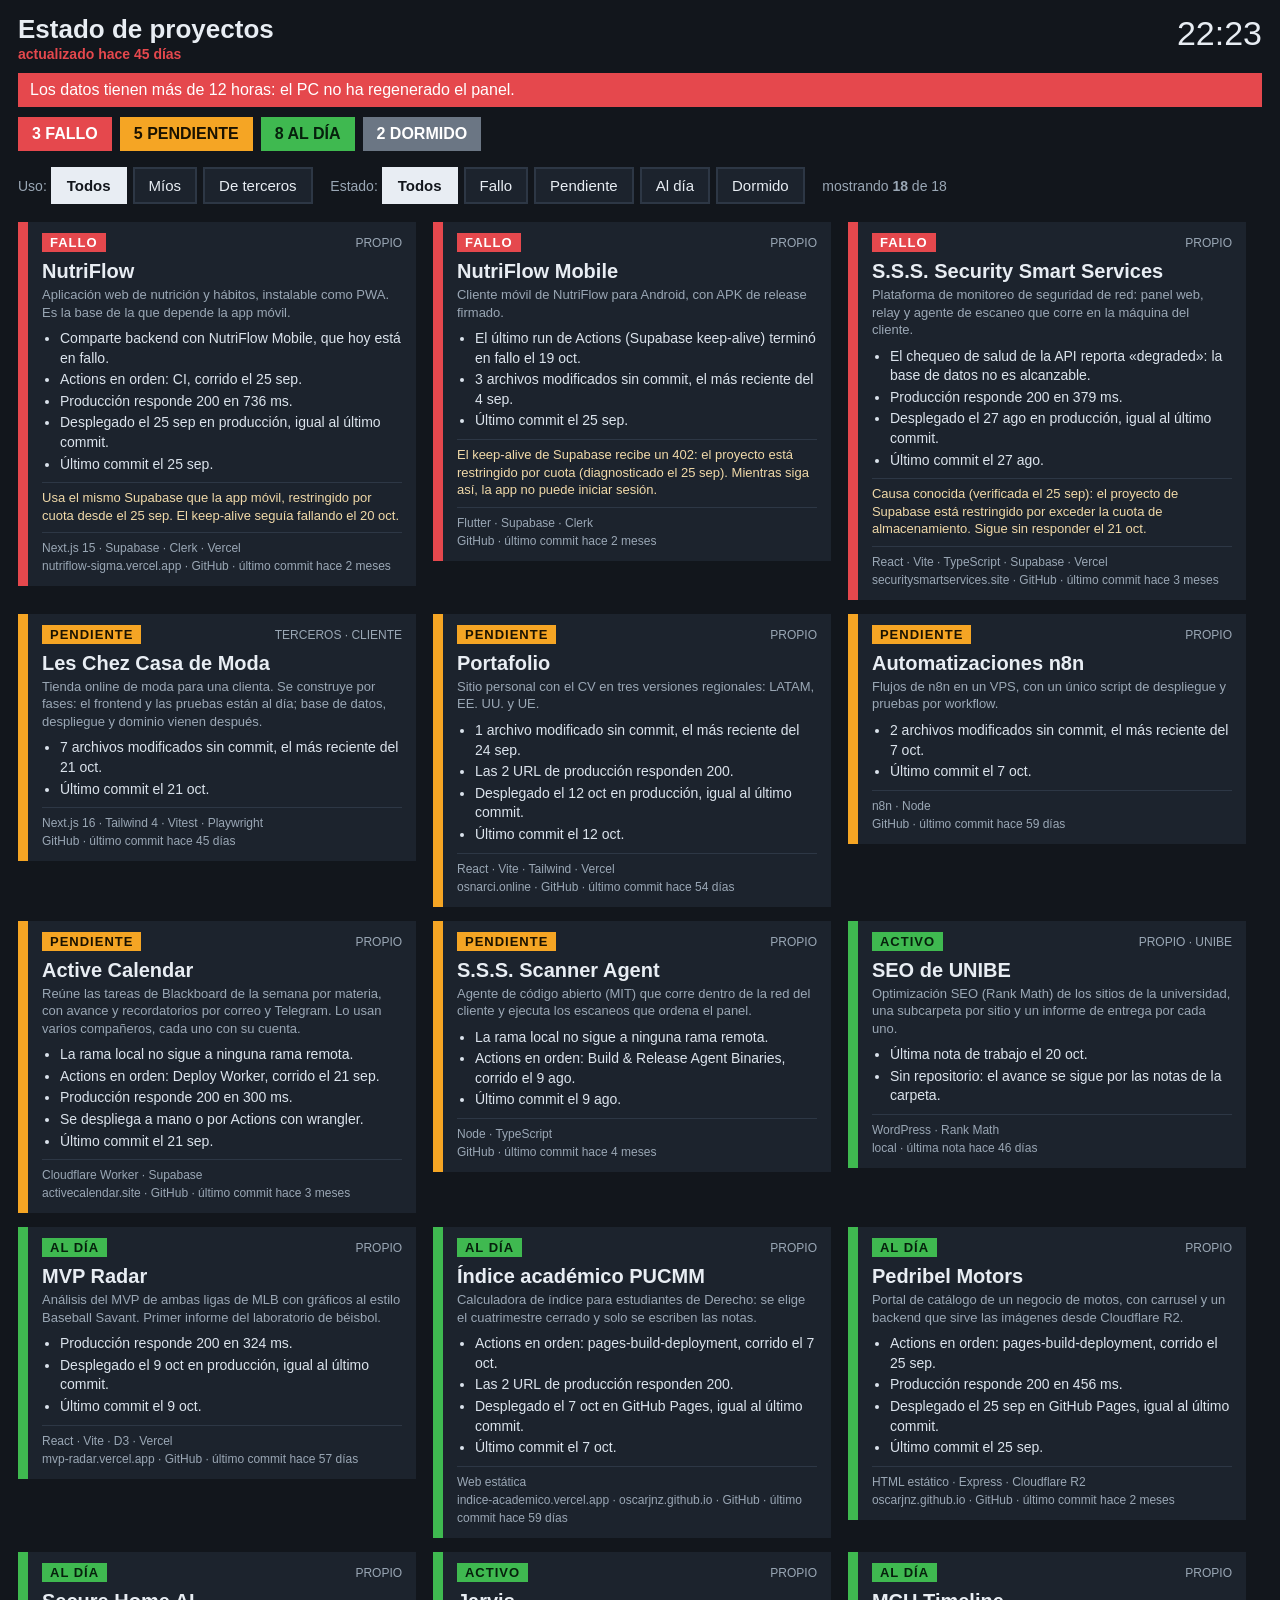
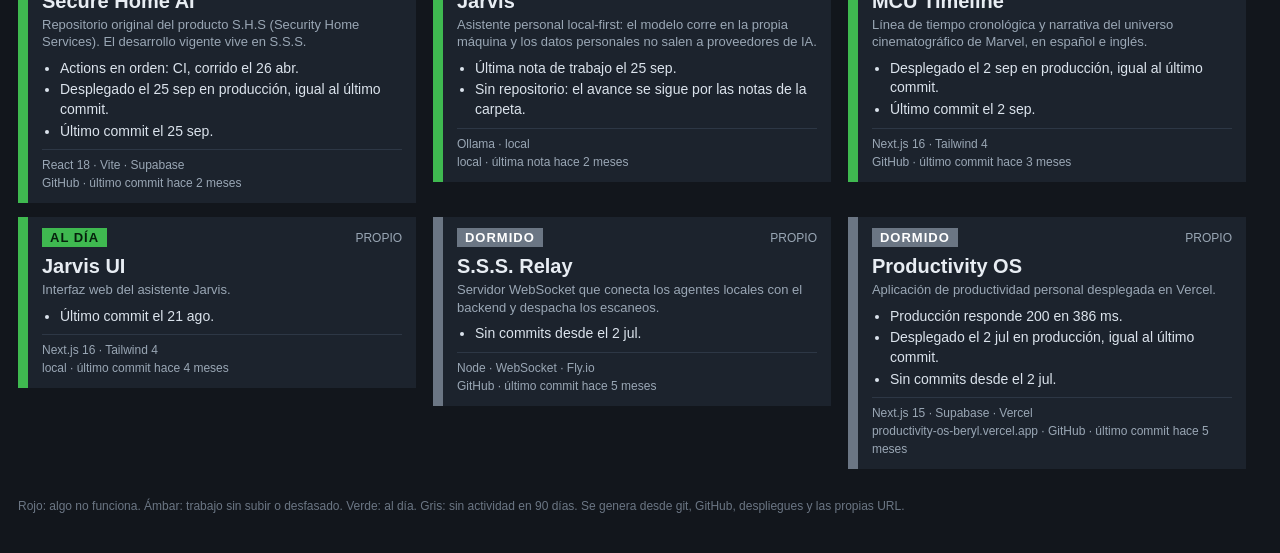
==== index.html @ 06c0f5f4 "Actualización 2026-10-21 11:10" ====
<!DOCTYPE html>
<html lang="es"><head><meta charset="utf-8"><meta http-equiv="X-UA-Compatible" content="IE=edge"><meta http-equiv="refresh" content="300">
<meta name="robots" content="noindex,nofollow"><meta name="viewport" content="width=device-width, initial-scale=1">
<title>Estado de proyectos</title><style>
html,body{margin:0;padding:0;background:#12161c;color:#e8edf3;font-family:"Segoe UI",Arial,sans-serif;}
.wrap{padding:14px 18px 40px 18px;}
h1{font-size:26px;margin:0;font-weight:600;}
.head{overflow:hidden;margin-bottom:10px;}
.head .l{float:left;}.head .r{float:right;text-align:right;}
#clock{font-size:34px;font-weight:300;}
#age{font-size:14px;color:#9aa7b5;}#age.stale{color:#e5484d;font-weight:bold;}
#stalewarn{display:none;background:#e5484d;color:#fff;padding:8px 12px;margin-bottom:10px;font-size:16px;}
.sum{margin-bottom:10px;}
.sum span{display:inline-block;margin-right:8px;margin-bottom:6px;padding:8px 14px;font-size:16px;font-weight:bold;}
.s-rojo{background:#e5484d;color:#fff;}.s-ambar{background:#f5a524;color:#1a1200;}.s-verde{background:#3fb950;color:#06200c;}.s-gris{background:#6b7684;color:#fff;}
.bar{margin-bottom:12px;font-size:14px;color:#9aa7b5;}
.btn{display:inline-block;margin:0 6px 6px 0;padding:8px 14px;background:#1c232d;color:#e8edf3;border:2px solid #2d3745;text-decoration:none;font-size:15px;}
.btn.on{background:#e8edf3;color:#12161c;border-color:#e8edf3;font-weight:bold;}
.card{display:inline-block;vertical-align:top;width:32%;min-width:290px;margin:0 1% 14px 0;padding:11px 14px 11px 14px;background:#1c232d;border-left:10px solid #6b7684;box-sizing:border-box;}
.e-rojo{border-left-color:#e5484d;}.e-ambar{border-left-color:#f5a524;}.e-verde{border-left-color:#3fb950;}.e-gris{border-left-color:#6b7684;}
.chip{display:inline-block;padding:2px 8px;font-size:13px;font-weight:bold;letter-spacing:1px;}
.e-rojo .chip{background:#e5484d;color:#fff;}.e-ambar .chip{background:#f5a524;color:#1a1200;}.e-verde .chip{background:#3fb950;color:#06200c;}.e-gris .chip{background:#6b7684;color:#fff;}
.usotag{float:right;font-size:12px;color:#9aa7b5;text-transform:uppercase;padding-top:3px;}
.name{font-size:20px;font-weight:600;margin:8px 0 3px 0;word-wrap:break-word;}
.desc{font-size:13px;color:#9aa7b5;margin-bottom:8px;line-height:1.35;}
ul.facts{margin:0 0 8px 0;padding-left:18px;font-size:14px;color:#dbe3ec;line-height:1.4;}
ul.facts li{margin-bottom:2px;}
.nota{font-size:13px;color:#f0d9a8;border-top:1px solid #2d3745;padding-top:6px;margin-bottom:8px;line-height:1.35;}
.meta{font-size:12px;color:#9aa7b5;border-top:1px solid #2d3745;padding-top:6px;line-height:1.5;}
.foot{margin-top:16px;font-size:12px;color:#6b7684;}
</style></head><body><div class="wrap">
<div class="head"><div class="l"><h1>Estado de proyectos</h1><div id="gen" data-ts="1792595396026"><span id="age">generado el 21 oct a las 11:09</span></div></div><div class="r"><div id="clock"></div></div></div>
<div id="stalewarn">Los datos tienen más de 12 horas: el PC no ha regenerado el panel.</div>
<div class="sum"><span class="s-rojo">3 FALLO</span><span class="s-ambar">5 PENDIENTE</span><span class="s-verde">8 AL DÍA</span><span class="s-gris">2 DORMIDO</span></div>
<div class="bar">Uso: <a class="btn on" data-g="uso" data-v="todos" href="#uso=todos">Todos</a><a class="btn" data-g="uso" data-v="propio" href="#uso=propio">Míos</a><a class="btn" data-g="uso" data-v="terceros" href="#uso=terceros">De terceros</a>
 &nbsp; Estado: <a class="btn on" data-g="est" data-v="todos" href="#est=todos">Todos</a><a class="btn" data-g="est" data-v="rojo" href="#est=rojo">Fallo</a><a class="btn" data-g="est" data-v="ambar" href="#est=ambar">Pendiente</a><a class="btn" data-g="est" data-v="verde" href="#est=verde">Al día</a><a class="btn" data-g="est" data-v="gris" href="#est=gris">Dormido</a>
 &nbsp; mostrando <b id="shown">18</b> de 18</div>
<div id="cards">
<div class="card e-rojo" data-uso="propio" data-est="rojo"><span class="chip">FALLO</span><span class="usotag">propio</span><div class="name">NutriFlow</div><div class="desc">Aplicación web de nutrición y hábitos, instalable como PWA. Es la base de la que depende la app móvil.</div><ul class="facts"><li>Comparte backend con NutriFlow Mobile, que hoy está en fallo.</li><li>Actions en orden: CI, corrido el 25 sep.</li><li>Producción responde 200 en 736 ms.</li><li>Desplegado el 25 sep en producción, igual al último commit.</li><li>Último commit el 25 sep.</li></ul><div class="nota">Usa el mismo Supabase que la app móvil, restringido por cuota desde el 25 sep. El keep-alive seguía fallando el 20 oct.</div><div class="meta">Next.js 15 · Supabase · Clerk · Vercel<br>nutriflow-sigma.vercel.app · GitHub · último commit <span class="rel" data-ts="1790312870000"></span></div></div>
<div class="card e-rojo" data-uso="propio" data-est="rojo"><span class="chip">FALLO</span><span class="usotag">propio</span><div class="name">NutriFlow Mobile</div><div class="desc">Cliente móvil de NutriFlow para Android, con APK de release firmado.</div><ul class="facts"><li>El último run de Actions (Supabase keep-alive) terminó en fallo el 19 oct.</li><li>3 archivos modificados sin commit, el más reciente del 4 sep.</li><li>Último commit el 25 sep.</li></ul><div class="nota">El keep-alive de Supabase recibe un 402: el proyecto está restringido por cuota (diagnosticado el 25 sep). Mientras siga así, la app no puede iniciar sesión.</div><div class="meta">Flutter · Supabase · Clerk<br>GitHub · último commit <span class="rel" data-ts="1790312870000"></span></div></div>
<div class="card e-rojo" data-uso="propio" data-est="rojo"><span class="chip">FALLO</span><span class="usotag">propio</span><div class="name">S.S.S. Security Smart Services</div><div class="desc">Plataforma de monitoreo de seguridad de red: panel web, relay y agente de escaneo que corre en la máquina del cliente.</div><ul class="facts"><li>El chequeo de salud de la API reporta «degraded»: la base de datos no es alcanzable.</li><li>Producción responde 200 en 379 ms.</li><li>Desplegado el 27 ago en producción, igual al último commit.</li><li>Último commit el 27 ago.</li></ul><div class="nota">Causa conocida (verificada el 25 sep): el proyecto de Supabase está restringido por exceder la cuota de almacenamiento. Sigue sin responder el 21 oct.</div><div class="meta">React · Vite · TypeScript · Supabase · Vercel<br>securitysmartservices.site · GitHub · último commit <span class="rel" data-ts="1787851147000"></span></div></div>
<div class="card e-ambar" data-uso="terceros" data-est="ambar"><span class="chip">PENDIENTE</span><span class="usotag">terceros · cliente</span><div class="name">Les Chez Casa de Moda</div><div class="desc">Tienda online de moda para una clienta. Se construye por fases: el frontend y las pruebas están al día; base de datos, despliegue y dominio vienen después.</div><ul class="facts"><li>7 archivos modificados sin commit, el más reciente del 21 oct.</li><li>Último commit el 21 oct.</li></ul><div class="meta">Next.js 16 · Tailwind 4 · Vitest · Playwright<br>GitHub · último commit <span class="rel" data-ts="1792594529000"></span></div></div>
<div class="card e-ambar" data-uso="propio" data-est="ambar"><span class="chip">PENDIENTE</span><span class="usotag">propio</span><div class="name">Portafolio</div><div class="desc">Sitio personal con el CV en tres versiones regionales: LATAM, EE. UU. y UE.</div><ul class="facts"><li>1 archivo modificado sin commit, el más reciente del 24 sep.</li><li>Las 2 URL de producción responden 200.</li><li>Desplegado el 12 oct en producción, igual al último commit.</li><li>Último commit el 12 oct.</li></ul><div class="meta">React · Vite · Tailwind · Vercel<br>osnarci.online · GitHub · último commit <span class="rel" data-ts="1791819217000"></span></div></div>
<div class="card e-ambar" data-uso="propio" data-est="ambar"><span class="chip">PENDIENTE</span><span class="usotag">propio</span><div class="name">Automatizaciones n8n</div><div class="desc">Flujos de n8n en un VPS, con un único script de despliegue y pruebas por workflow.</div><ul class="facts"><li>2 archivos modificados sin commit, el más reciente del 7 oct.</li><li>Último commit el 7 oct.</li></ul><div class="meta">n8n · Node<br>GitHub · último commit <span class="rel" data-ts="1791376426000"></span></div></div>
<div class="card e-ambar" data-uso="propio" data-est="ambar"><span class="chip">PENDIENTE</span><span class="usotag">propio</span><div class="name">Active Calendar</div><div class="desc">Reúne las tareas de Blackboard de la semana por materia, con avance y recordatorios por correo y Telegram. Lo usan varios compañeros, cada uno con su cuenta.</div><ul class="facts"><li>La rama local no sigue a ninguna rama remota.</li><li>Actions en orden: Deploy Worker, corrido el 21 sep.</li><li>Producción responde 200 en 300 ms.</li><li>Se despliega a mano o por Actions con wrangler.</li><li>Último commit el 21 sep.</li></ul><div class="meta">Cloudflare Worker · Supabase<br>activecalendar.site · GitHub · último commit <span class="rel" data-ts="1790004262000"></span></div></div>
<div class="card e-ambar" data-uso="propio" data-est="ambar"><span class="chip">PENDIENTE</span><span class="usotag">propio</span><div class="name">S.S.S. Scanner Agent</div><div class="desc">Agente de código abierto (MIT) que corre dentro de la red del cliente y ejecuta los escaneos que ordena el panel.</div><ul class="facts"><li>La rama local no sigue a ninguna rama remota.</li><li>Actions en orden: Build &amp; Release Agent Binaries, corrido el 9 ago.</li><li>Último commit el 9 ago.</li></ul><div class="meta">Node · TypeScript<br>GitHub · último commit <span class="rel" data-ts="1786250845000"></span></div></div>
<div class="card e-verde" data-uso="propio" data-est="verde"><span class="chip">ACTIVO</span><span class="usotag">propio · UNIBE</span><div class="name">SEO de UNIBE</div><div class="desc">Optimización SEO (Rank Math) de los sitios de la universidad, una subcarpeta por sitio y un informe de entrega por cada uno.</div><ul class="facts"><li>Última nota de trabajo el 20 oct.</li><li>Sin repositorio: el avance se sigue por las notas de la carpeta.</li></ul><div class="meta">WordPress · Rank Math<br>local · última nota <span class="rel" data-ts="1792528906348"></span></div></div>
<div class="card e-verde" data-uso="propio" data-est="verde"><span class="chip">AL DÍA</span><span class="usotag">propio</span><div class="name">MVP Radar</div><div class="desc">Análisis del MVP de ambas ligas de MLB con gráficos al estilo Baseball Savant. Primer informe del laboratorio de béisbol.</div><ul class="facts"><li>Producción responde 200 en 324 ms.</li><li>Desplegado el 9 oct en producción, igual al último commit.</li><li>Último commit el 9 oct.</li></ul><div class="meta">React · Vite · D3 · Vercel<br>mvp-radar.vercel.app · GitHub · último commit <span class="rel" data-ts="1791557232000"></span></div></div>
<div class="card e-verde" data-uso="propio" data-est="verde"><span class="chip">AL DÍA</span><span class="usotag">propio</span><div class="name">Índice académico PUCMM</div><div class="desc">Calculadora de índice para estudiantes de Derecho: se elige el cuatrimestre cerrado y solo se escriben las notas.</div><ul class="facts"><li>Actions en orden: pages-build-deployment, corrido el 7 oct.</li><li>Las 2 URL de producción responden 200.</li><li>Desplegado el 7 oct en GitHub Pages, igual al último commit.</li><li>Último commit el 7 oct.</li></ul><div class="meta">Web estática<br>indice-academico.vercel.app · oscarjnz.github.io · GitHub · último commit <span class="rel" data-ts="1791425111000"></span></div></div>
<div class="card e-verde" data-uso="propio" data-est="verde"><span class="chip">AL DÍA</span><span class="usotag">propio</span><div class="name">Pedribel Motors</div><div class="desc">Portal de catálogo de un negocio de motos, con carrusel y un backend que sirve las imágenes desde Cloudflare R2.</div><ul class="facts"><li>Actions en orden: pages-build-deployment, corrido el 25 sep.</li><li>Producción responde 200 en 456 ms.</li><li>Desplegado el 25 sep en GitHub Pages, igual al último commit.</li><li>Último commit el 25 sep.</li></ul><div class="meta">HTML estático · Express · Cloudflare R2<br>oscarjnz.github.io · GitHub · último commit <span class="rel" data-ts="1790312871000"></span></div></div>
<div class="card e-verde" data-uso="propio" data-est="verde"><span class="chip">AL DÍA</span><span class="usotag">propio</span><div class="name">Secure Home AI</div><div class="desc">Repositorio original del producto S.H.S (Security Home Services). El desarrollo vigente vive en S.S.S.</div><ul class="facts"><li>Actions en orden: CI, corrido el 26 abr.</li><li>Desplegado el 25 sep en producción, igual al último commit.</li><li>Último commit el 25 sep.</li></ul><div class="meta">React 18 · Vite · Supabase<br>GitHub · último commit <span class="rel" data-ts="1790312871000"></span></div></div>
<div class="card e-verde" data-uso="propio" data-est="verde"><span class="chip">ACTIVO</span><span class="usotag">propio</span><div class="name">Jarvis</div><div class="desc">Asistente personal local-first: el modelo corre en la propia máquina y los datos personales no salen a proveedores de IA.</div><ul class="facts"><li>Última nota de trabajo el 25 sep.</li><li>Sin repositorio: el avance se sigue por las notas de la carpeta.</li></ul><div class="meta">Ollama · local<br>local · última nota <span class="rel" data-ts="1790312598806"></span></div></div>
<div class="card e-verde" data-uso="propio" data-est="verde"><span class="chip">AL DÍA</span><span class="usotag">propio</span><div class="name">MCU Timeline</div><div class="desc">Línea de tiempo cronológica y narrativa del universo cinematográfico de Marvel, en español e inglés.</div><ul class="facts"><li>Desplegado el 2 sep en producción, igual al último commit.</li><li>Último commit el 2 sep.</li></ul><div class="meta">Next.js 16 · Tailwind 4<br>GitHub · último commit <span class="rel" data-ts="1788403628000"></span></div></div>
<div class="card e-verde" data-uso="propio" data-est="verde"><span class="chip">AL DÍA</span><span class="usotag">propio</span><div class="name">Jarvis UI</div><div class="desc">Interfaz web del asistente Jarvis.</div><ul class="facts"><li>Último commit el 21 ago.</li></ul><div class="meta">Next.js 16 · Tailwind 4<br>local · último commit <span class="rel" data-ts="1787341592000"></span></div></div>
<div class="card e-gris" data-uso="propio" data-est="gris"><span class="chip">DORMIDO</span><span class="usotag">propio</span><div class="name">S.S.S. Relay</div><div class="desc">Servidor WebSocket que conecta los agentes locales con el backend y despacha los escaneos.</div><ul class="facts"><li>Sin commits desde el 2 jul.</li></ul><div class="meta">Node · WebSocket · Fly.io<br>GitHub · último commit <span class="rel" data-ts="1783051073000"></span></div></div>
<div class="card e-gris" data-uso="propio" data-est="gris"><span class="chip">DORMIDO</span><span class="usotag">propio</span><div class="name">Productivity OS</div><div class="desc">Aplicación de productividad personal desplegada en Vercel.</div><ul class="facts"><li>Producción responde 200 en 386 ms.</li><li>Desplegado el 2 jul en producción, igual al último commit.</li><li>Sin commits desde el 2 jul.</li></ul><div class="meta">Next.js 15 · Supabase · Vercel<br>productivity-os-beryl.vercel.app · GitHub · último commit <span class="rel" data-ts="1783050719000"></span></div></div>
</div>
<div class="foot">Rojo: algo no funciona. Ámbar: trabajo sin subir o desfasado. Verde: al día. Gris: sin actividad en 90 días. Se genera desde git, GitHub, despliegues y las propias URL.</div>
</div><script>
(function () {
  var state = { uso: 'todos', est: 'todos' };
  function el(id) { return document.getElementById(id); }
  function parseHash() {
    var h = (location.hash || '').replace('#', '');
    if (!h) return;
    var parts = h.split('&');
    for (var i = 0; i < parts.length; i++) {
      var kv = parts[i].split('=');
      if (kv[0] === 'uso' || kv[0] === 'est') state[kv[0]] = kv[1] || 'todos';
    }
  }
  function apply() {
    var cards = document.getElementsByClassName('card');
    var shown = 0, i;
    for (i = 0; i < cards.length; i++) {
      var c = cards[i];
      var ok = (state.uso === 'todos' || c.getAttribute('data-uso') === state.uso) &&
               (state.est === 'todos' || c.getAttribute('data-est') === state.est);
      c.style.display = ok ? '' : 'none';
      if (ok) shown++;
    }
    var btns = document.getElementsByClassName('btn');
    for (i = 0; i < btns.length; i++) {
      var b = btns[i];
      b.className = 'btn' + (state[b.getAttribute('data-g')] === b.getAttribute('data-v') ? ' on' : '');
    }
    el('shown').innerHTML = shown;
    try { location.replace('#uso=' + state.uso + '&est=' + state.est); } catch (e) {}
  }
  document.onclick = function (e) {
    e = e || window.event;
    var t = e.target || e.srcElement;
    while (t && t.getAttribute && !t.getAttribute('data-g')) t = t.parentNode;
    if (t && t.getAttribute && t.getAttribute('data-g')) {
      state[t.getAttribute('data-g')] = t.getAttribute('data-v');
      apply();
      if (e.preventDefault) e.preventDefault(); else e.returnValue = false;
      return false;
    }
  };
  function two(n) { return n < 10 ? '0' + n : '' + n; }
  function ago(ms) {
    var m = Math.round((new Date().getTime() - ms) / 60000);
    if (m < 2) return 'hace un momento';
    if (m < 60) return 'hace ' + m + ' min';
    var h = Math.round(m / 60);
    if (m < 1440) return 'hace ' + h + (h === 1 ? ' hora' : ' horas');
    var d = Math.round(m / 1440);
    if (d < 60) return 'hace ' + d + (d === 1 ? ' día' : ' días');
    var mo = Math.round(d / 30);
    return 'hace ' + mo + (mo === 1 ? ' mes' : ' meses');
  }
  function tick() {
    var d = new Date();
    el('clock').innerHTML = two(d.getHours()) + ':' + two(d.getMinutes());
    var ts = parseInt(el('gen').getAttribute('data-ts'), 10);
    var m = Math.round((d.getTime() - ts) / 60000);
    el('age').innerHTML = 'actualizado ' + ago(ts);
    el('age').className = m > 720 ? 'stale' : '';
    el('stalewarn').style.display = m > 720 ? 'block' : 'none';
    var rels = document.getElementsByClassName('rel');
    for (var i = 0; i < rels.length; i++) {
      var v = parseInt(rels[i].getAttribute('data-ts'), 10);
      if (v) rels[i].innerHTML = ago(v);
    }
  }
  parseHash(); apply(); tick();
  setInterval(tick, 20000);
})();
</script></body></html>
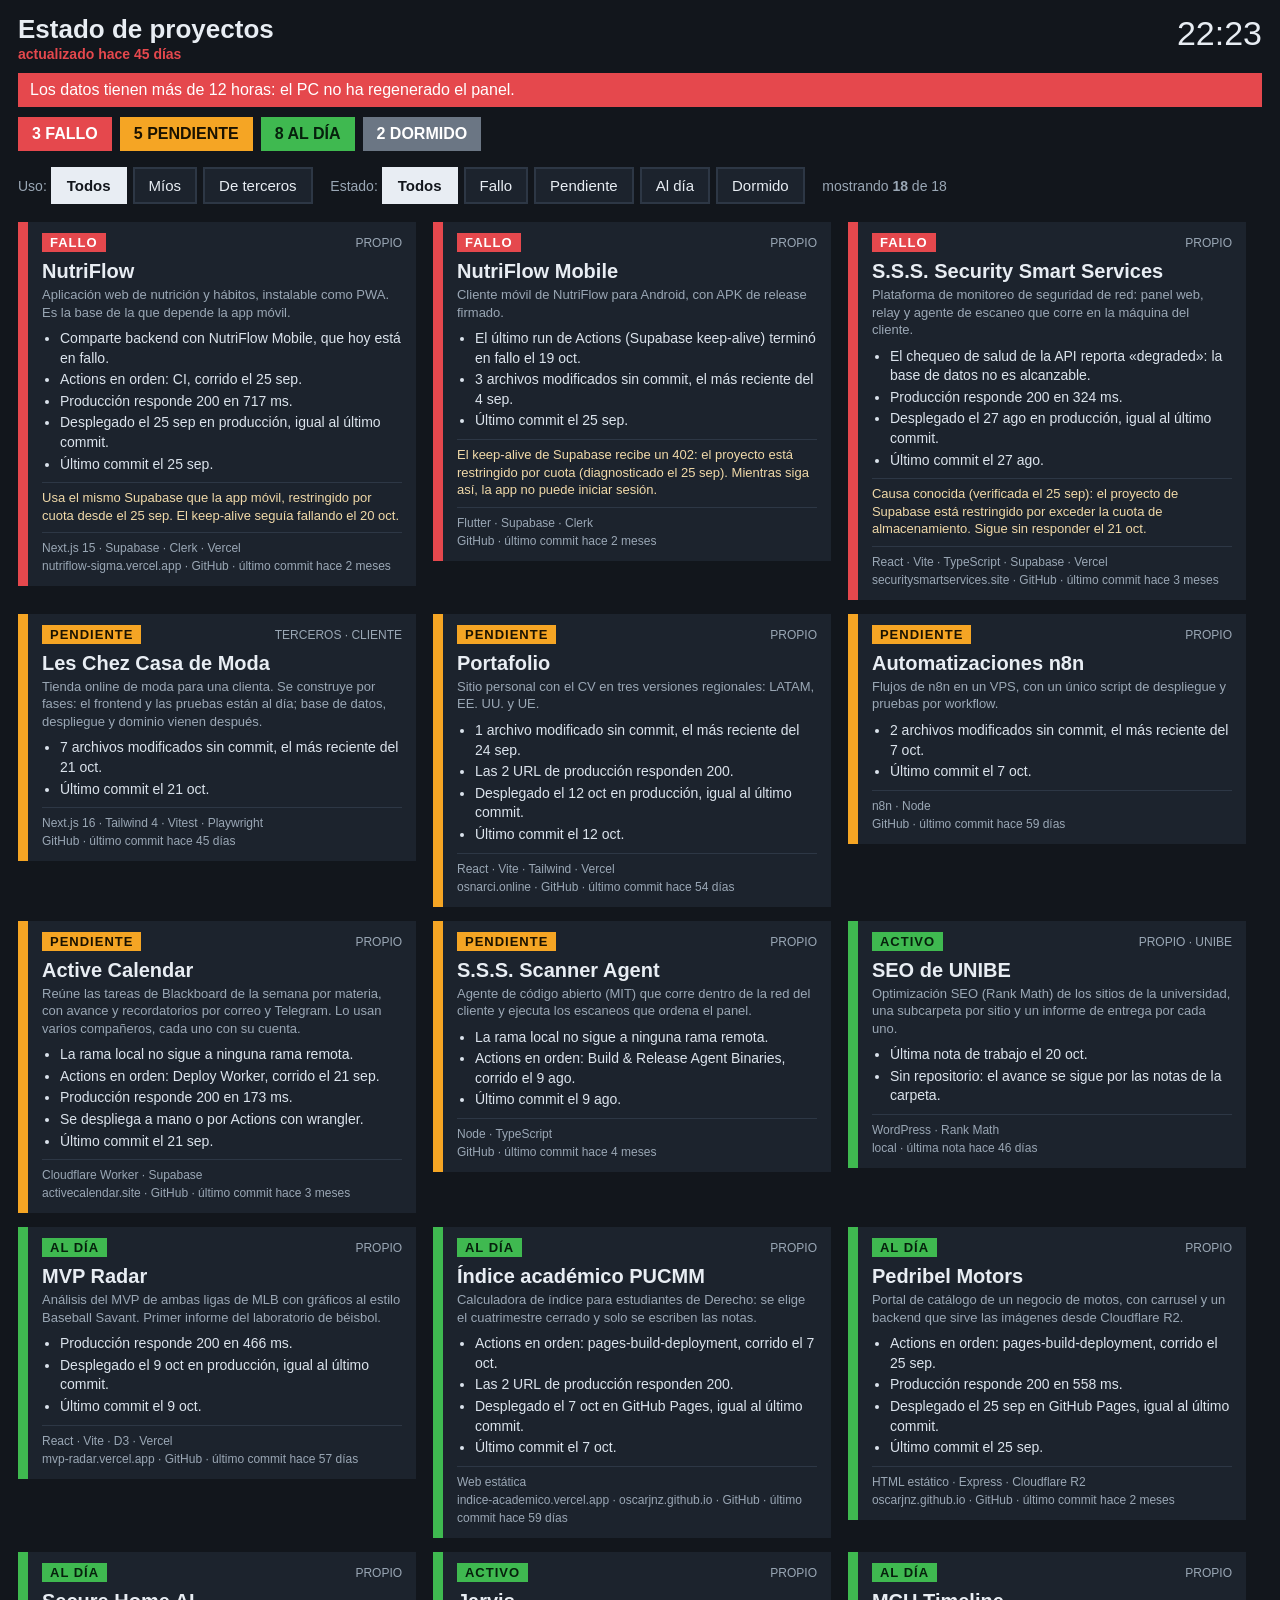
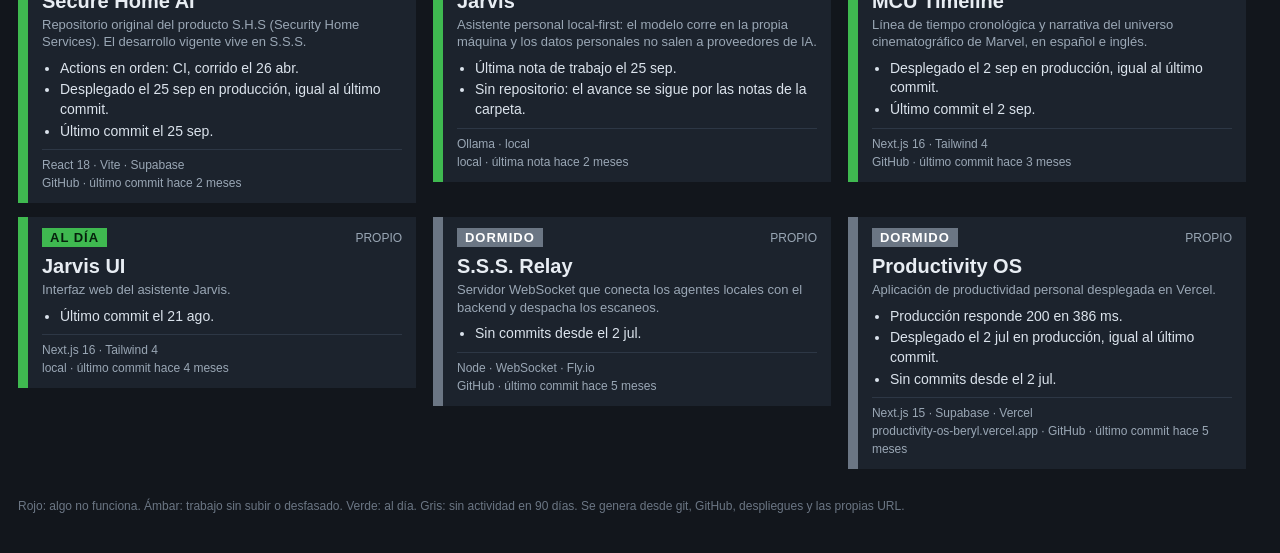
==== commit 2f8cfb9a: "Actualización 2026-10-21 11:11" ====
--- a/index.html
+++ b/index.html
@@ -29,25 +29,25 @@
 .meta{font-size:12px;color:#9aa7b5;border-top:1px solid #2d3745;padding-top:6px;line-height:1.5;}
 .foot{margin-top:16px;font-size:12px;color:#6b7684;}
 </style></head><body><div class="wrap">
-<div class="head"><div class="l"><h1>Estado de proyectos</h1><div id="gen" data-ts="1792595396026"><span id="age">generado el 21 oct a las 11:09</span></div></div><div class="r"><div id="clock"></div></div></div>
+<div class="head"><div class="l"><h1>Estado de proyectos</h1><div id="gen" data-ts="1792595433896"><span id="age">generado el 21 oct a las 11:10</span></div></div><div class="r"><div id="clock"></div></div></div>
 <div id="stalewarn">Los datos tienen más de 12 horas: el PC no ha regenerado el panel.</div>
 <div class="sum"><span class="s-rojo">3 FALLO</span><span class="s-ambar">5 PENDIENTE</span><span class="s-verde">8 AL DÍA</span><span class="s-gris">2 DORMIDO</span></div>
 <div class="bar">Uso: <a class="btn on" data-g="uso" data-v="todos" href="#uso=todos">Todos</a><a class="btn" data-g="uso" data-v="propio" href="#uso=propio">Míos</a><a class="btn" data-g="uso" data-v="terceros" href="#uso=terceros">De terceros</a>
  &nbsp; Estado: <a class="btn on" data-g="est" data-v="todos" href="#est=todos">Todos</a><a class="btn" data-g="est" data-v="rojo" href="#est=rojo">Fallo</a><a class="btn" data-g="est" data-v="ambar" href="#est=ambar">Pendiente</a><a class="btn" data-g="est" data-v="verde" href="#est=verde">Al día</a><a class="btn" data-g="est" data-v="gris" href="#est=gris">Dormido</a>
  &nbsp; mostrando <b id="shown">18</b> de 18</div>
 <div id="cards">
-<div class="card e-rojo" data-uso="propio" data-est="rojo"><span class="chip">FALLO</span><span class="usotag">propio</span><div class="name">NutriFlow</div><div class="desc">Aplicación web de nutrición y hábitos, instalable como PWA. Es la base de la que depende la app móvil.</div><ul class="facts"><li>Comparte backend con NutriFlow Mobile, que hoy está en fallo.</li><li>Actions en orden: CI, corrido el 25 sep.</li><li>Producción responde 200 en 736 ms.</li><li>Desplegado el 25 sep en producción, igual al último commit.</li><li>Último commit el 25 sep.</li></ul><div class="nota">Usa el mismo Supabase que la app móvil, restringido por cuota desde el 25 sep. El keep-alive seguía fallando el 20 oct.</div><div class="meta">Next.js 15 · Supabase · Clerk · Vercel<br>nutriflow-sigma.vercel.app · GitHub · último commit <span class="rel" data-ts="1790312870000"></span></div></div>
+<div class="card e-rojo" data-uso="propio" data-est="rojo"><span class="chip">FALLO</span><span class="usotag">propio</span><div class="name">NutriFlow</div><div class="desc">Aplicación web de nutrición y hábitos, instalable como PWA. Es la base de la que depende la app móvil.</div><ul class="facts"><li>Comparte backend con NutriFlow Mobile, que hoy está en fallo.</li><li>Actions en orden: CI, corrido el 25 sep.</li><li>Producción responde 200 en 717 ms.</li><li>Desplegado el 25 sep en producción, igual al último commit.</li><li>Último commit el 25 sep.</li></ul><div class="nota">Usa el mismo Supabase que la app móvil, restringido por cuota desde el 25 sep. El keep-alive seguía fallando el 20 oct.</div><div class="meta">Next.js 15 · Supabase · Clerk · Vercel<br>nutriflow-sigma.vercel.app · GitHub · último commit <span class="rel" data-ts="1790312870000"></span></div></div>
 <div class="card e-rojo" data-uso="propio" data-est="rojo"><span class="chip">FALLO</span><span class="usotag">propio</span><div class="name">NutriFlow Mobile</div><div class="desc">Cliente móvil de NutriFlow para Android, con APK de release firmado.</div><ul class="facts"><li>El último run de Actions (Supabase keep-alive) terminó en fallo el 19 oct.</li><li>3 archivos modificados sin commit, el más reciente del 4 sep.</li><li>Último commit el 25 sep.</li></ul><div class="nota">El keep-alive de Supabase recibe un 402: el proyecto está restringido por cuota (diagnosticado el 25 sep). Mientras siga así, la app no puede iniciar sesión.</div><div class="meta">Flutter · Supabase · Clerk<br>GitHub · último commit <span class="rel" data-ts="1790312870000"></span></div></div>
-<div class="card e-rojo" data-uso="propio" data-est="rojo"><span class="chip">FALLO</span><span class="usotag">propio</span><div class="name">S.S.S. Security Smart Services</div><div class="desc">Plataforma de monitoreo de seguridad de red: panel web, relay y agente de escaneo que corre en la máquina del cliente.</div><ul class="facts"><li>El chequeo de salud de la API reporta «degraded»: la base de datos no es alcanzable.</li><li>Producción responde 200 en 379 ms.</li><li>Desplegado el 27 ago en producción, igual al último commit.</li><li>Último commit el 27 ago.</li></ul><div class="nota">Causa conocida (verificada el 25 sep): el proyecto de Supabase está restringido por exceder la cuota de almacenamiento. Sigue sin responder el 21 oct.</div><div class="meta">React · Vite · TypeScript · Supabase · Vercel<br>securitysmartservices.site · GitHub · último commit <span class="rel" data-ts="1787851147000"></span></div></div>
+<div class="card e-rojo" data-uso="propio" data-est="rojo"><span class="chip">FALLO</span><span class="usotag">propio</span><div class="name">S.S.S. Security Smart Services</div><div class="desc">Plataforma de monitoreo de seguridad de red: panel web, relay y agente de escaneo que corre en la máquina del cliente.</div><ul class="facts"><li>El chequeo de salud de la API reporta «degraded»: la base de datos no es alcanzable.</li><li>Producción responde 200 en 324 ms.</li><li>Desplegado el 27 ago en producción, igual al último commit.</li><li>Último commit el 27 ago.</li></ul><div class="nota">Causa conocida (verificada el 25 sep): el proyecto de Supabase está restringido por exceder la cuota de almacenamiento. Sigue sin responder el 21 oct.</div><div class="meta">React · Vite · TypeScript · Supabase · Vercel<br>securitysmartservices.site · GitHub · último commit <span class="rel" data-ts="1787851147000"></span></div></div>
 <div class="card e-ambar" data-uso="terceros" data-est="ambar"><span class="chip">PENDIENTE</span><span class="usotag">terceros · cliente</span><div class="name">Les Chez Casa de Moda</div><div class="desc">Tienda online de moda para una clienta. Se construye por fases: el frontend y las pruebas están al día; base de datos, despliegue y dominio vienen después.</div><ul class="facts"><li>7 archivos modificados sin commit, el más reciente del 21 oct.</li><li>Último commit el 21 oct.</li></ul><div class="meta">Next.js 16 · Tailwind 4 · Vitest · Playwright<br>GitHub · último commit <span class="rel" data-ts="1792594529000"></span></div></div>
 <div class="card e-ambar" data-uso="propio" data-est="ambar"><span class="chip">PENDIENTE</span><span class="usotag">propio</span><div class="name">Portafolio</div><div class="desc">Sitio personal con el CV en tres versiones regionales: LATAM, EE. UU. y UE.</div><ul class="facts"><li>1 archivo modificado sin commit, el más reciente del 24 sep.</li><li>Las 2 URL de producción responden 200.</li><li>Desplegado el 12 oct en producción, igual al último commit.</li><li>Último commit el 12 oct.</li></ul><div class="meta">React · Vite · Tailwind · Vercel<br>osnarci.online · GitHub · último commit <span class="rel" data-ts="1791819217000"></span></div></div>
 <div class="card e-ambar" data-uso="propio" data-est="ambar"><span class="chip">PENDIENTE</span><span class="usotag">propio</span><div class="name">Automatizaciones n8n</div><div class="desc">Flujos de n8n en un VPS, con un único script de despliegue y pruebas por workflow.</div><ul class="facts"><li>2 archivos modificados sin commit, el más reciente del 7 oct.</li><li>Último commit el 7 oct.</li></ul><div class="meta">n8n · Node<br>GitHub · último commit <span class="rel" data-ts="1791376426000"></span></div></div>
-<div class="card e-ambar" data-uso="propio" data-est="ambar"><span class="chip">PENDIENTE</span><span class="usotag">propio</span><div class="name">Active Calendar</div><div class="desc">Reúne las tareas de Blackboard de la semana por materia, con avance y recordatorios por correo y Telegram. Lo usan varios compañeros, cada uno con su cuenta.</div><ul class="facts"><li>La rama local no sigue a ninguna rama remota.</li><li>Actions en orden: Deploy Worker, corrido el 21 sep.</li><li>Producción responde 200 en 300 ms.</li><li>Se despliega a mano o por Actions con wrangler.</li><li>Último commit el 21 sep.</li></ul><div class="meta">Cloudflare Worker · Supabase<br>activecalendar.site · GitHub · último commit <span class="rel" data-ts="1790004262000"></span></div></div>
+<div class="card e-ambar" data-uso="propio" data-est="ambar"><span class="chip">PENDIENTE</span><span class="usotag">propio</span><div class="name">Active Calendar</div><div class="desc">Reúne las tareas de Blackboard de la semana por materia, con avance y recordatorios por correo y Telegram. Lo usan varios compañeros, cada uno con su cuenta.</div><ul class="facts"><li>La rama local no sigue a ninguna rama remota.</li><li>Actions en orden: Deploy Worker, corrido el 21 sep.</li><li>Producción responde 200 en 173 ms.</li><li>Se despliega a mano o por Actions con wrangler.</li><li>Último commit el 21 sep.</li></ul><div class="meta">Cloudflare Worker · Supabase<br>activecalendar.site · GitHub · último commit <span class="rel" data-ts="1790004262000"></span></div></div>
 <div class="card e-ambar" data-uso="propio" data-est="ambar"><span class="chip">PENDIENTE</span><span class="usotag">propio</span><div class="name">S.S.S. Scanner Agent</div><div class="desc">Agente de código abierto (MIT) que corre dentro de la red del cliente y ejecuta los escaneos que ordena el panel.</div><ul class="facts"><li>La rama local no sigue a ninguna rama remota.</li><li>Actions en orden: Build &amp; Release Agent Binaries, corrido el 9 ago.</li><li>Último commit el 9 ago.</li></ul><div class="meta">Node · TypeScript<br>GitHub · último commit <span class="rel" data-ts="1786250845000"></span></div></div>
 <div class="card e-verde" data-uso="propio" data-est="verde"><span class="chip">ACTIVO</span><span class="usotag">propio · UNIBE</span><div class="name">SEO de UNIBE</div><div class="desc">Optimización SEO (Rank Math) de los sitios de la universidad, una subcarpeta por sitio y un informe de entrega por cada uno.</div><ul class="facts"><li>Última nota de trabajo el 20 oct.</li><li>Sin repositorio: el avance se sigue por las notas de la carpeta.</li></ul><div class="meta">WordPress · Rank Math<br>local · última nota <span class="rel" data-ts="1792528906348"></span></div></div>
-<div class="card e-verde" data-uso="propio" data-est="verde"><span class="chip">AL DÍA</span><span class="usotag">propio</span><div class="name">MVP Radar</div><div class="desc">Análisis del MVP de ambas ligas de MLB con gráficos al estilo Baseball Savant. Primer informe del laboratorio de béisbol.</div><ul class="facts"><li>Producción responde 200 en 324 ms.</li><li>Desplegado el 9 oct en producción, igual al último commit.</li><li>Último commit el 9 oct.</li></ul><div class="meta">React · Vite · D3 · Vercel<br>mvp-radar.vercel.app · GitHub · último commit <span class="rel" data-ts="1791557232000"></span></div></div>
+<div class="card e-verde" data-uso="propio" data-est="verde"><span class="chip">AL DÍA</span><span class="usotag">propio</span><div class="name">MVP Radar</div><div class="desc">Análisis del MVP de ambas ligas de MLB con gráficos al estilo Baseball Savant. Primer informe del laboratorio de béisbol.</div><ul class="facts"><li>Producción responde 200 en 466 ms.</li><li>Desplegado el 9 oct en producción, igual al último commit.</li><li>Último commit el 9 oct.</li></ul><div class="meta">React · Vite · D3 · Vercel<br>mvp-radar.vercel.app · GitHub · último commit <span class="rel" data-ts="1791557232000"></span></div></div>
 <div class="card e-verde" data-uso="propio" data-est="verde"><span class="chip">AL DÍA</span><span class="usotag">propio</span><div class="name">Índice académico PUCMM</div><div class="desc">Calculadora de índice para estudiantes de Derecho: se elige el cuatrimestre cerrado y solo se escriben las notas.</div><ul class="facts"><li>Actions en orden: pages-build-deployment, corrido el 7 oct.</li><li>Las 2 URL de producción responden 200.</li><li>Desplegado el 7 oct en GitHub Pages, igual al último commit.</li><li>Último commit el 7 oct.</li></ul><div class="meta">Web estática<br>indice-academico.vercel.app · oscarjnz.github.io · GitHub · último commit <span class="rel" data-ts="1791425111000"></span></div></div>
-<div class="card e-verde" data-uso="propio" data-est="verde"><span class="chip">AL DÍA</span><span class="usotag">propio</span><div class="name">Pedribel Motors</div><div class="desc">Portal de catálogo de un negocio de motos, con carrusel y un backend que sirve las imágenes desde Cloudflare R2.</div><ul class="facts"><li>Actions en orden: pages-build-deployment, corrido el 25 sep.</li><li>Producción responde 200 en 456 ms.</li><li>Desplegado el 25 sep en GitHub Pages, igual al último commit.</li><li>Último commit el 25 sep.</li></ul><div class="meta">HTML estático · Express · Cloudflare R2<br>oscarjnz.github.io · GitHub · último commit <span class="rel" data-ts="1790312871000"></span></div></div>
+<div class="card e-verde" data-uso="propio" data-est="verde"><span class="chip">AL DÍA</span><span class="usotag">propio</span><div class="name">Pedribel Motors</div><div class="desc">Portal de catálogo de un negocio de motos, con carrusel y un backend que sirve las imágenes desde Cloudflare R2.</div><ul class="facts"><li>Actions en orden: pages-build-deployment, corrido el 25 sep.</li><li>Producción responde 200 en 558 ms.</li><li>Desplegado el 25 sep en GitHub Pages, igual al último commit.</li><li>Último commit el 25 sep.</li></ul><div class="meta">HTML estático · Express · Cloudflare R2<br>oscarjnz.github.io · GitHub · último commit <span class="rel" data-ts="1790312871000"></span></div></div>
 <div class="card e-verde" data-uso="propio" data-est="verde"><span class="chip">AL DÍA</span><span class="usotag">propio</span><div class="name">Secure Home AI</div><div class="desc">Repositorio original del producto S.H.S (Security Home Services). El desarrollo vigente vive en S.S.S.</div><ul class="facts"><li>Actions en orden: CI, corrido el 26 abr.</li><li>Desplegado el 25 sep en producción, igual al último commit.</li><li>Último commit el 25 sep.</li></ul><div class="meta">React 18 · Vite · Supabase<br>GitHub · último commit <span class="rel" data-ts="1790312871000"></span></div></div>
 <div class="card e-verde" data-uso="propio" data-est="verde"><span class="chip">ACTIVO</span><span class="usotag">propio</span><div class="name">Jarvis</div><div class="desc">Asistente personal local-first: el modelo corre en la propia máquina y los datos personales no salen a proveedores de IA.</div><ul class="facts"><li>Última nota de trabajo el 25 sep.</li><li>Sin repositorio: el avance se sigue por las notas de la carpeta.</li></ul><div class="meta">Ollama · local<br>local · última nota <span class="rel" data-ts="1790312598806"></span></div></div>
 <div class="card e-verde" data-uso="propio" data-est="verde"><span class="chip">AL DÍA</span><span class="usotag">propio</span><div class="name">MCU Timeline</div><div class="desc">Línea de tiempo cronológica y narrativa del universo cinematográfico de Marvel, en español e inglés.</div><ul class="facts"><li>Desplegado el 2 sep en producción, igual al último commit.</li><li>Último commit el 2 sep.</li></ul><div class="meta">Next.js 16 · Tailwind 4<br>GitHub · último commit <span class="rel" data-ts="1788403628000"></span></div></div>
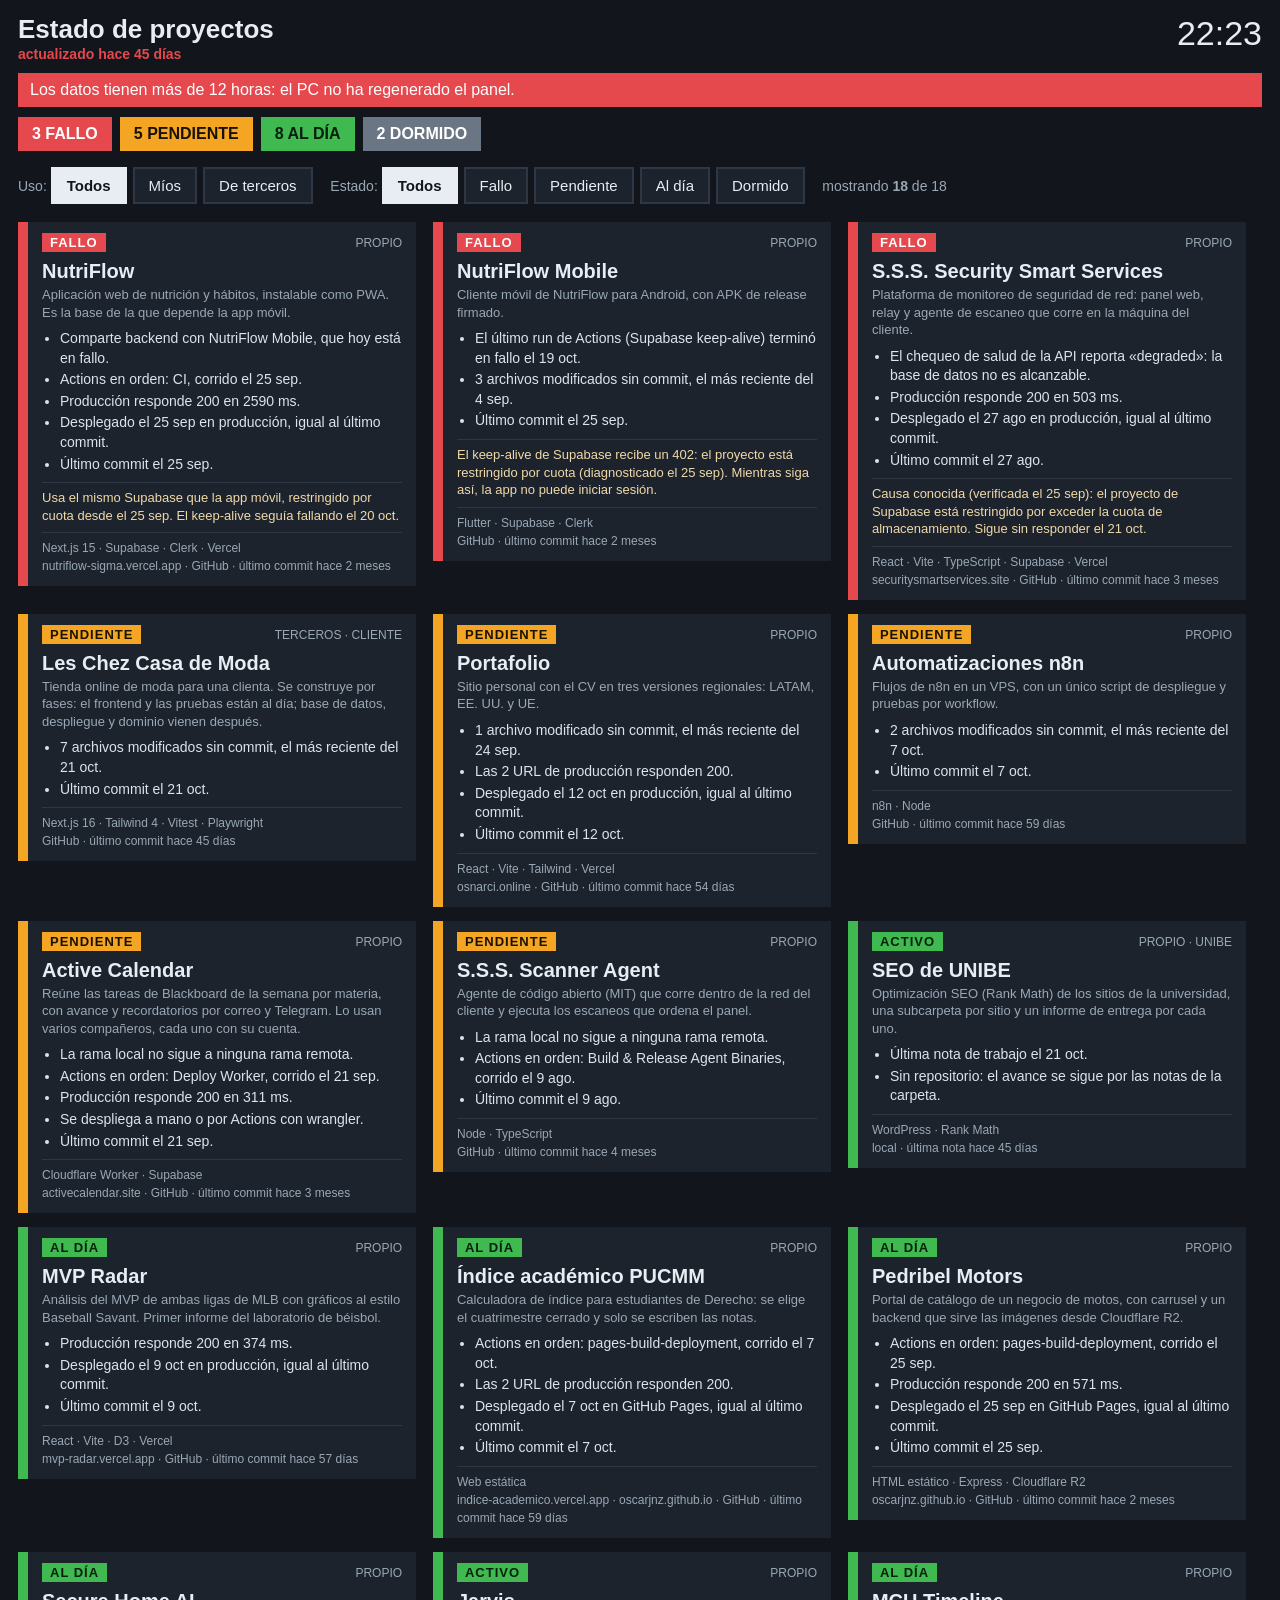
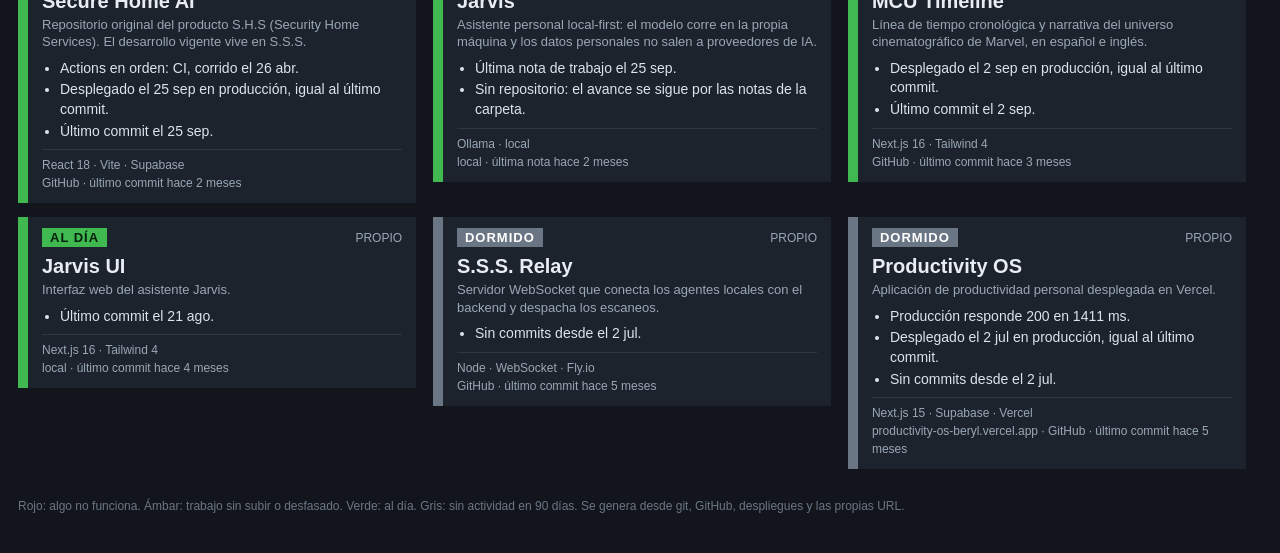
==== commit c0306826: "Actualización 2026-10-21 12:16" ====
--- a/index.html
+++ b/index.html
@@ -29,31 +29,31 @@
 .meta{font-size:12px;color:#9aa7b5;border-top:1px solid #2d3745;padding-top:6px;line-height:1.5;}
 .foot{margin-top:16px;font-size:12px;color:#6b7684;}
 </style></head><body><div class="wrap">
-<div class="head"><div class="l"><h1>Estado de proyectos</h1><div id="gen" data-ts="1792595433896"><span id="age">generado el 21 oct a las 11:10</span></div></div><div class="r"><div id="clock"></div></div></div>
+<div class="head"><div class="l"><h1>Estado de proyectos</h1><div id="gen" data-ts="1792599374256"><span id="age">generado el 21 oct a las 12:16</span></div></div><div class="r"><div id="clock"></div></div></div>
 <div id="stalewarn">Los datos tienen más de 12 horas: el PC no ha regenerado el panel.</div>
 <div class="sum"><span class="s-rojo">3 FALLO</span><span class="s-ambar">5 PENDIENTE</span><span class="s-verde">8 AL DÍA</span><span class="s-gris">2 DORMIDO</span></div>
 <div class="bar">Uso: <a class="btn on" data-g="uso" data-v="todos" href="#uso=todos">Todos</a><a class="btn" data-g="uso" data-v="propio" href="#uso=propio">Míos</a><a class="btn" data-g="uso" data-v="terceros" href="#uso=terceros">De terceros</a>
  &nbsp; Estado: <a class="btn on" data-g="est" data-v="todos" href="#est=todos">Todos</a><a class="btn" data-g="est" data-v="rojo" href="#est=rojo">Fallo</a><a class="btn" data-g="est" data-v="ambar" href="#est=ambar">Pendiente</a><a class="btn" data-g="est" data-v="verde" href="#est=verde">Al día</a><a class="btn" data-g="est" data-v="gris" href="#est=gris">Dormido</a>
  &nbsp; mostrando <b id="shown">18</b> de 18</div>
 <div id="cards">
-<div class="card e-rojo" data-uso="propio" data-est="rojo"><span class="chip">FALLO</span><span class="usotag">propio</span><div class="name">NutriFlow</div><div class="desc">Aplicación web de nutrición y hábitos, instalable como PWA. Es la base de la que depende la app móvil.</div><ul class="facts"><li>Comparte backend con NutriFlow Mobile, que hoy está en fallo.</li><li>Actions en orden: CI, corrido el 25 sep.</li><li>Producción responde 200 en 717 ms.</li><li>Desplegado el 25 sep en producción, igual al último commit.</li><li>Último commit el 25 sep.</li></ul><div class="nota">Usa el mismo Supabase que la app móvil, restringido por cuota desde el 25 sep. El keep-alive seguía fallando el 20 oct.</div><div class="meta">Next.js 15 · Supabase · Clerk · Vercel<br>nutriflow-sigma.vercel.app · GitHub · último commit <span class="rel" data-ts="1790312870000"></span></div></div>
+<div class="card e-rojo" data-uso="propio" data-est="rojo"><span class="chip">FALLO</span><span class="usotag">propio</span><div class="name">NutriFlow</div><div class="desc">Aplicación web de nutrición y hábitos, instalable como PWA. Es la base de la que depende la app móvil.</div><ul class="facts"><li>Comparte backend con NutriFlow Mobile, que hoy está en fallo.</li><li>Actions en orden: CI, corrido el 25 sep.</li><li>Producción responde 200 en 2590 ms.</li><li>Desplegado el 25 sep en producción, igual al último commit.</li><li>Último commit el 25 sep.</li></ul><div class="nota">Usa el mismo Supabase que la app móvil, restringido por cuota desde el 25 sep. El keep-alive seguía fallando el 20 oct.</div><div class="meta">Next.js 15 · Supabase · Clerk · Vercel<br>nutriflow-sigma.vercel.app · GitHub · último commit <span class="rel" data-ts="1790312870000"></span></div></div>
 <div class="card e-rojo" data-uso="propio" data-est="rojo"><span class="chip">FALLO</span><span class="usotag">propio</span><div class="name">NutriFlow Mobile</div><div class="desc">Cliente móvil de NutriFlow para Android, con APK de release firmado.</div><ul class="facts"><li>El último run de Actions (Supabase keep-alive) terminó en fallo el 19 oct.</li><li>3 archivos modificados sin commit, el más reciente del 4 sep.</li><li>Último commit el 25 sep.</li></ul><div class="nota">El keep-alive de Supabase recibe un 402: el proyecto está restringido por cuota (diagnosticado el 25 sep). Mientras siga así, la app no puede iniciar sesión.</div><div class="meta">Flutter · Supabase · Clerk<br>GitHub · último commit <span class="rel" data-ts="1790312870000"></span></div></div>
-<div class="card e-rojo" data-uso="propio" data-est="rojo"><span class="chip">FALLO</span><span class="usotag">propio</span><div class="name">S.S.S. Security Smart Services</div><div class="desc">Plataforma de monitoreo de seguridad de red: panel web, relay y agente de escaneo que corre en la máquina del cliente.</div><ul class="facts"><li>El chequeo de salud de la API reporta «degraded»: la base de datos no es alcanzable.</li><li>Producción responde 200 en 324 ms.</li><li>Desplegado el 27 ago en producción, igual al último commit.</li><li>Último commit el 27 ago.</li></ul><div class="nota">Causa conocida (verificada el 25 sep): el proyecto de Supabase está restringido por exceder la cuota de almacenamiento. Sigue sin responder el 21 oct.</div><div class="meta">React · Vite · TypeScript · Supabase · Vercel<br>securitysmartservices.site · GitHub · último commit <span class="rel" data-ts="1787851147000"></span></div></div>
+<div class="card e-rojo" data-uso="propio" data-est="rojo"><span class="chip">FALLO</span><span class="usotag">propio</span><div class="name">S.S.S. Security Smart Services</div><div class="desc">Plataforma de monitoreo de seguridad de red: panel web, relay y agente de escaneo que corre en la máquina del cliente.</div><ul class="facts"><li>El chequeo de salud de la API reporta «degraded»: la base de datos no es alcanzable.</li><li>Producción responde 200 en 503 ms.</li><li>Desplegado el 27 ago en producción, igual al último commit.</li><li>Último commit el 27 ago.</li></ul><div class="nota">Causa conocida (verificada el 25 sep): el proyecto de Supabase está restringido por exceder la cuota de almacenamiento. Sigue sin responder el 21 oct.</div><div class="meta">React · Vite · TypeScript · Supabase · Vercel<br>securitysmartservices.site · GitHub · último commit <span class="rel" data-ts="1787851147000"></span></div></div>
 <div class="card e-ambar" data-uso="terceros" data-est="ambar"><span class="chip">PENDIENTE</span><span class="usotag">terceros · cliente</span><div class="name">Les Chez Casa de Moda</div><div class="desc">Tienda online de moda para una clienta. Se construye por fases: el frontend y las pruebas están al día; base de datos, despliegue y dominio vienen después.</div><ul class="facts"><li>7 archivos modificados sin commit, el más reciente del 21 oct.</li><li>Último commit el 21 oct.</li></ul><div class="meta">Next.js 16 · Tailwind 4 · Vitest · Playwright<br>GitHub · último commit <span class="rel" data-ts="1792594529000"></span></div></div>
 <div class="card e-ambar" data-uso="propio" data-est="ambar"><span class="chip">PENDIENTE</span><span class="usotag">propio</span><div class="name">Portafolio</div><div class="desc">Sitio personal con el CV en tres versiones regionales: LATAM, EE. UU. y UE.</div><ul class="facts"><li>1 archivo modificado sin commit, el más reciente del 24 sep.</li><li>Las 2 URL de producción responden 200.</li><li>Desplegado el 12 oct en producción, igual al último commit.</li><li>Último commit el 12 oct.</li></ul><div class="meta">React · Vite · Tailwind · Vercel<br>osnarci.online · GitHub · último commit <span class="rel" data-ts="1791819217000"></span></div></div>
 <div class="card e-ambar" data-uso="propio" data-est="ambar"><span class="chip">PENDIENTE</span><span class="usotag">propio</span><div class="name">Automatizaciones n8n</div><div class="desc">Flujos de n8n en un VPS, con un único script de despliegue y pruebas por workflow.</div><ul class="facts"><li>2 archivos modificados sin commit, el más reciente del 7 oct.</li><li>Último commit el 7 oct.</li></ul><div class="meta">n8n · Node<br>GitHub · último commit <span class="rel" data-ts="1791376426000"></span></div></div>
-<div class="card e-ambar" data-uso="propio" data-est="ambar"><span class="chip">PENDIENTE</span><span class="usotag">propio</span><div class="name">Active Calendar</div><div class="desc">Reúne las tareas de Blackboard de la semana por materia, con avance y recordatorios por correo y Telegram. Lo usan varios compañeros, cada uno con su cuenta.</div><ul class="facts"><li>La rama local no sigue a ninguna rama remota.</li><li>Actions en orden: Deploy Worker, corrido el 21 sep.</li><li>Producción responde 200 en 173 ms.</li><li>Se despliega a mano o por Actions con wrangler.</li><li>Último commit el 21 sep.</li></ul><div class="meta">Cloudflare Worker · Supabase<br>activecalendar.site · GitHub · último commit <span class="rel" data-ts="1790004262000"></span></div></div>
+<div class="card e-ambar" data-uso="propio" data-est="ambar"><span class="chip">PENDIENTE</span><span class="usotag">propio</span><div class="name">Active Calendar</div><div class="desc">Reúne las tareas de Blackboard de la semana por materia, con avance y recordatorios por correo y Telegram. Lo usan varios compañeros, cada uno con su cuenta.</div><ul class="facts"><li>La rama local no sigue a ninguna rama remota.</li><li>Actions en orden: Deploy Worker, corrido el 21 sep.</li><li>Producción responde 200 en 311 ms.</li><li>Se despliega a mano o por Actions con wrangler.</li><li>Último commit el 21 sep.</li></ul><div class="meta">Cloudflare Worker · Supabase<br>activecalendar.site · GitHub · último commit <span class="rel" data-ts="1790004262000"></span></div></div>
 <div class="card e-ambar" data-uso="propio" data-est="ambar"><span class="chip">PENDIENTE</span><span class="usotag">propio</span><div class="name">S.S.S. Scanner Agent</div><div class="desc">Agente de código abierto (MIT) que corre dentro de la red del cliente y ejecuta los escaneos que ordena el panel.</div><ul class="facts"><li>La rama local no sigue a ninguna rama remota.</li><li>Actions en orden: Build &amp; Release Agent Binaries, corrido el 9 ago.</li><li>Último commit el 9 ago.</li></ul><div class="meta">Node · TypeScript<br>GitHub · último commit <span class="rel" data-ts="1786250845000"></span></div></div>
-<div class="card e-verde" data-uso="propio" data-est="verde"><span class="chip">ACTIVO</span><span class="usotag">propio · UNIBE</span><div class="name">SEO de UNIBE</div><div class="desc">Optimización SEO (Rank Math) de los sitios de la universidad, una subcarpeta por sitio y un informe de entrega por cada uno.</div><ul class="facts"><li>Última nota de trabajo el 20 oct.</li><li>Sin repositorio: el avance se sigue por las notas de la carpeta.</li></ul><div class="meta">WordPress · Rank Math<br>local · última nota <span class="rel" data-ts="1792528906348"></span></div></div>
-<div class="card e-verde" data-uso="propio" data-est="verde"><span class="chip">AL DÍA</span><span class="usotag">propio</span><div class="name">MVP Radar</div><div class="desc">Análisis del MVP de ambas ligas de MLB con gráficos al estilo Baseball Savant. Primer informe del laboratorio de béisbol.</div><ul class="facts"><li>Producción responde 200 en 466 ms.</li><li>Desplegado el 9 oct en producción, igual al último commit.</li><li>Último commit el 9 oct.</li></ul><div class="meta">React · Vite · D3 · Vercel<br>mvp-radar.vercel.app · GitHub · último commit <span class="rel" data-ts="1791557232000"></span></div></div>
+<div class="card e-verde" data-uso="propio" data-est="verde"><span class="chip">ACTIVO</span><span class="usotag">propio · UNIBE</span><div class="name">SEO de UNIBE</div><div class="desc">Optimización SEO (Rank Math) de los sitios de la universidad, una subcarpeta por sitio y un informe de entrega por cada uno.</div><ul class="facts"><li>Última nota de trabajo el 21 oct.</li><li>Sin repositorio: el avance se sigue por las notas de la carpeta.</li></ul><div class="meta">WordPress · Rank Math<br>local · última nota <span class="rel" data-ts="1792599352632"></span></div></div>
+<div class="card e-verde" data-uso="propio" data-est="verde"><span class="chip">AL DÍA</span><span class="usotag">propio</span><div class="name">MVP Radar</div><div class="desc">Análisis del MVP de ambas ligas de MLB con gráficos al estilo Baseball Savant. Primer informe del laboratorio de béisbol.</div><ul class="facts"><li>Producción responde 200 en 374 ms.</li><li>Desplegado el 9 oct en producción, igual al último commit.</li><li>Último commit el 9 oct.</li></ul><div class="meta">React · Vite · D3 · Vercel<br>mvp-radar.vercel.app · GitHub · último commit <span class="rel" data-ts="1791557232000"></span></div></div>
 <div class="card e-verde" data-uso="propio" data-est="verde"><span class="chip">AL DÍA</span><span class="usotag">propio</span><div class="name">Índice académico PUCMM</div><div class="desc">Calculadora de índice para estudiantes de Derecho: se elige el cuatrimestre cerrado y solo se escriben las notas.</div><ul class="facts"><li>Actions en orden: pages-build-deployment, corrido el 7 oct.</li><li>Las 2 URL de producción responden 200.</li><li>Desplegado el 7 oct en GitHub Pages, igual al último commit.</li><li>Último commit el 7 oct.</li></ul><div class="meta">Web estática<br>indice-academico.vercel.app · oscarjnz.github.io · GitHub · último commit <span class="rel" data-ts="1791425111000"></span></div></div>
-<div class="card e-verde" data-uso="propio" data-est="verde"><span class="chip">AL DÍA</span><span class="usotag">propio</span><div class="name">Pedribel Motors</div><div class="desc">Portal de catálogo de un negocio de motos, con carrusel y un backend que sirve las imágenes desde Cloudflare R2.</div><ul class="facts"><li>Actions en orden: pages-build-deployment, corrido el 25 sep.</li><li>Producción responde 200 en 558 ms.</li><li>Desplegado el 25 sep en GitHub Pages, igual al último commit.</li><li>Último commit el 25 sep.</li></ul><div class="meta">HTML estático · Express · Cloudflare R2<br>oscarjnz.github.io · GitHub · último commit <span class="rel" data-ts="1790312871000"></span></div></div>
+<div class="card e-verde" data-uso="propio" data-est="verde"><span class="chip">AL DÍA</span><span class="usotag">propio</span><div class="name">Pedribel Motors</div><div class="desc">Portal de catálogo de un negocio de motos, con carrusel y un backend que sirve las imágenes desde Cloudflare R2.</div><ul class="facts"><li>Actions en orden: pages-build-deployment, corrido el 25 sep.</li><li>Producción responde 200 en 571 ms.</li><li>Desplegado el 25 sep en GitHub Pages, igual al último commit.</li><li>Último commit el 25 sep.</li></ul><div class="meta">HTML estático · Express · Cloudflare R2<br>oscarjnz.github.io · GitHub · último commit <span class="rel" data-ts="1790312871000"></span></div></div>
 <div class="card e-verde" data-uso="propio" data-est="verde"><span class="chip">AL DÍA</span><span class="usotag">propio</span><div class="name">Secure Home AI</div><div class="desc">Repositorio original del producto S.H.S (Security Home Services). El desarrollo vigente vive en S.S.S.</div><ul class="facts"><li>Actions en orden: CI, corrido el 26 abr.</li><li>Desplegado el 25 sep en producción, igual al último commit.</li><li>Último commit el 25 sep.</li></ul><div class="meta">React 18 · Vite · Supabase<br>GitHub · último commit <span class="rel" data-ts="1790312871000"></span></div></div>
 <div class="card e-verde" data-uso="propio" data-est="verde"><span class="chip">ACTIVO</span><span class="usotag">propio</span><div class="name">Jarvis</div><div class="desc">Asistente personal local-first: el modelo corre en la propia máquina y los datos personales no salen a proveedores de IA.</div><ul class="facts"><li>Última nota de trabajo el 25 sep.</li><li>Sin repositorio: el avance se sigue por las notas de la carpeta.</li></ul><div class="meta">Ollama · local<br>local · última nota <span class="rel" data-ts="1790312598806"></span></div></div>
 <div class="card e-verde" data-uso="propio" data-est="verde"><span class="chip">AL DÍA</span><span class="usotag">propio</span><div class="name">MCU Timeline</div><div class="desc">Línea de tiempo cronológica y narrativa del universo cinematográfico de Marvel, en español e inglés.</div><ul class="facts"><li>Desplegado el 2 sep en producción, igual al último commit.</li><li>Último commit el 2 sep.</li></ul><div class="meta">Next.js 16 · Tailwind 4<br>GitHub · último commit <span class="rel" data-ts="1788403628000"></span></div></div>
 <div class="card e-verde" data-uso="propio" data-est="verde"><span class="chip">AL DÍA</span><span class="usotag">propio</span><div class="name">Jarvis UI</div><div class="desc">Interfaz web del asistente Jarvis.</div><ul class="facts"><li>Último commit el 21 ago.</li></ul><div class="meta">Next.js 16 · Tailwind 4<br>local · último commit <span class="rel" data-ts="1787341592000"></span></div></div>
 <div class="card e-gris" data-uso="propio" data-est="gris"><span class="chip">DORMIDO</span><span class="usotag">propio</span><div class="name">S.S.S. Relay</div><div class="desc">Servidor WebSocket que conecta los agentes locales con el backend y despacha los escaneos.</div><ul class="facts"><li>Sin commits desde el 2 jul.</li></ul><div class="meta">Node · WebSocket · Fly.io<br>GitHub · último commit <span class="rel" data-ts="1783051073000"></span></div></div>
-<div class="card e-gris" data-uso="propio" data-est="gris"><span class="chip">DORMIDO</span><span class="usotag">propio</span><div class="name">Productivity OS</div><div class="desc">Aplicación de productividad personal desplegada en Vercel.</div><ul class="facts"><li>Producción responde 200 en 386 ms.</li><li>Desplegado el 2 jul en producción, igual al último commit.</li><li>Sin commits desde el 2 jul.</li></ul><div class="meta">Next.js 15 · Supabase · Vercel<br>productivity-os-beryl.vercel.app · GitHub · último commit <span class="rel" data-ts="1783050719000"></span></div></div>
+<div class="card e-gris" data-uso="propio" data-est="gris"><span class="chip">DORMIDO</span><span class="usotag">propio</span><div class="name">Productivity OS</div><div class="desc">Aplicación de productividad personal desplegada en Vercel.</div><ul class="facts"><li>Producción responde 200 en 1411 ms.</li><li>Desplegado el 2 jul en producción, igual al último commit.</li><li>Sin commits desde el 2 jul.</li></ul><div class="meta">Next.js 15 · Supabase · Vercel<br>productivity-os-beryl.vercel.app · GitHub · último commit <span class="rel" data-ts="1783050719000"></span></div></div>
 </div>
 <div class="foot">Rojo: algo no funciona. Ámbar: trabajo sin subir o desfasado. Verde: al día. Gris: sin actividad en 90 días. Se genera desde git, GitHub, despliegues y las propias URL.</div>
 </div><script>
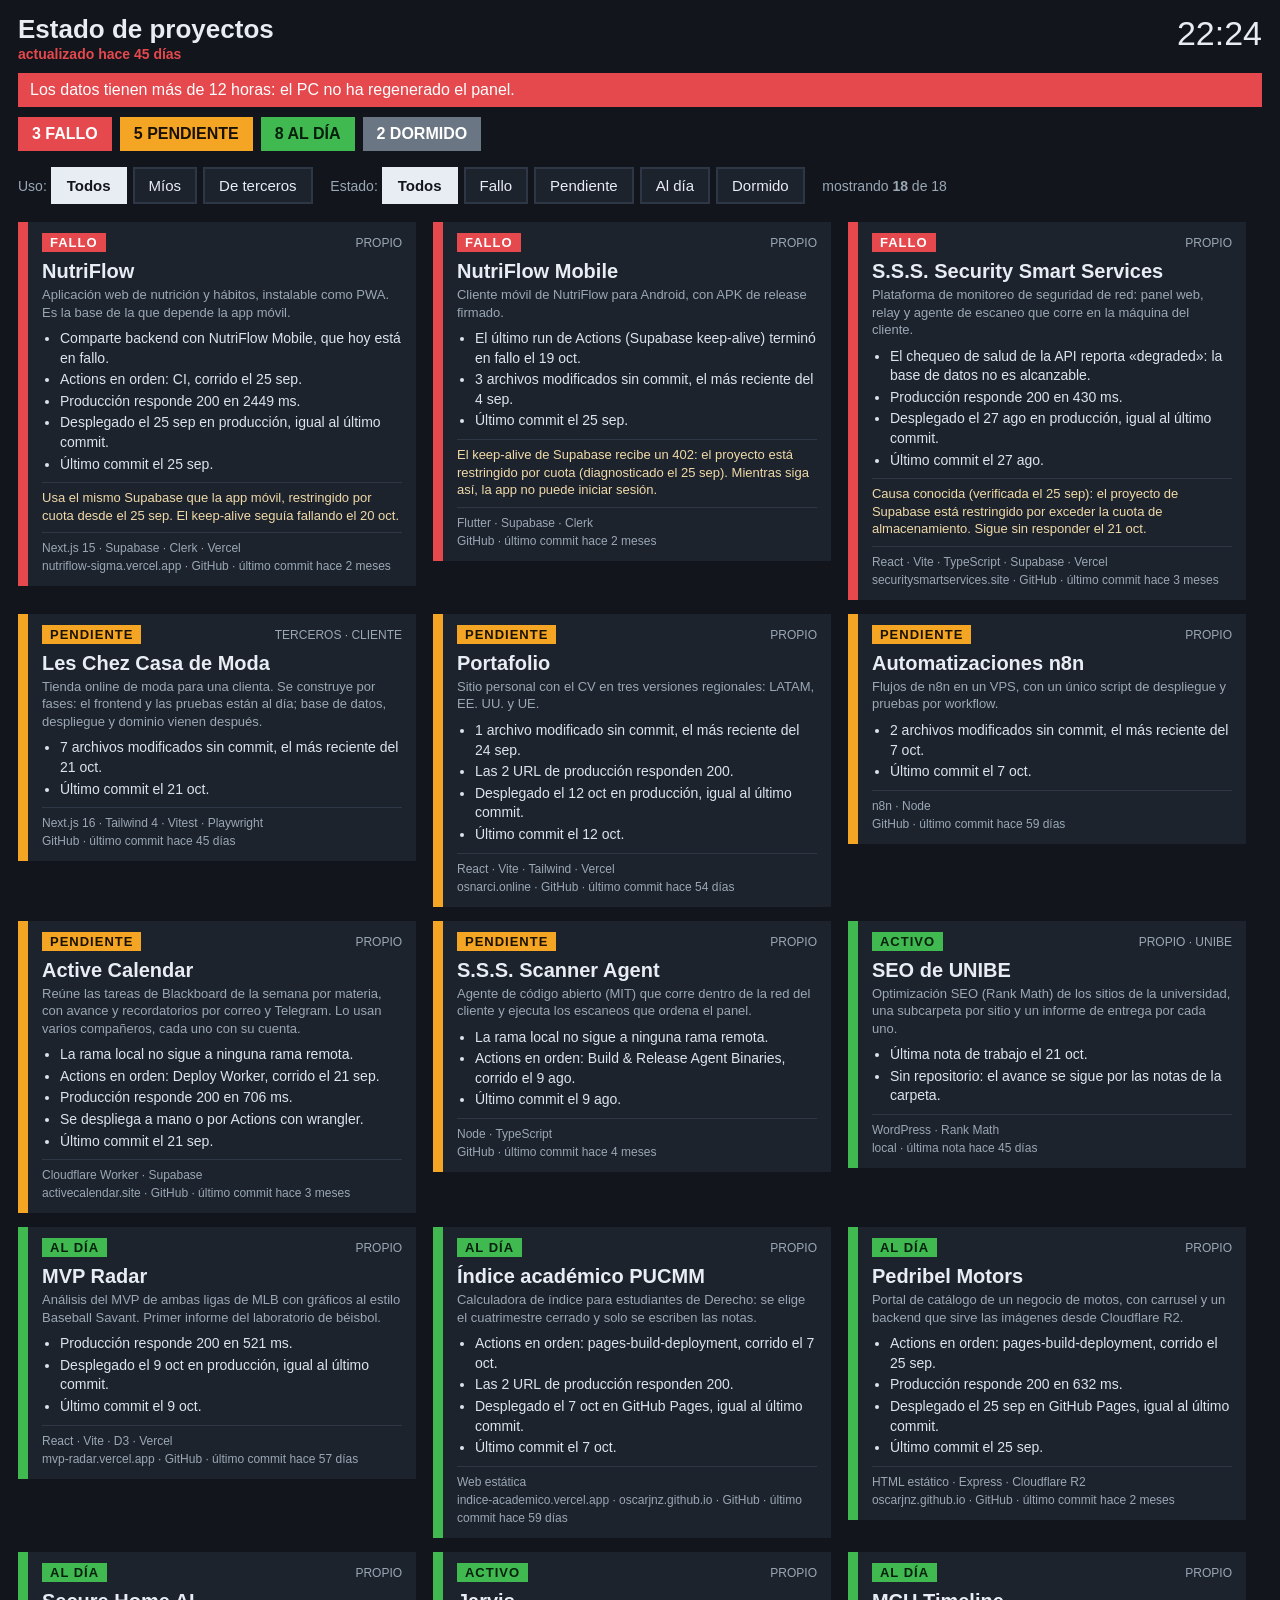
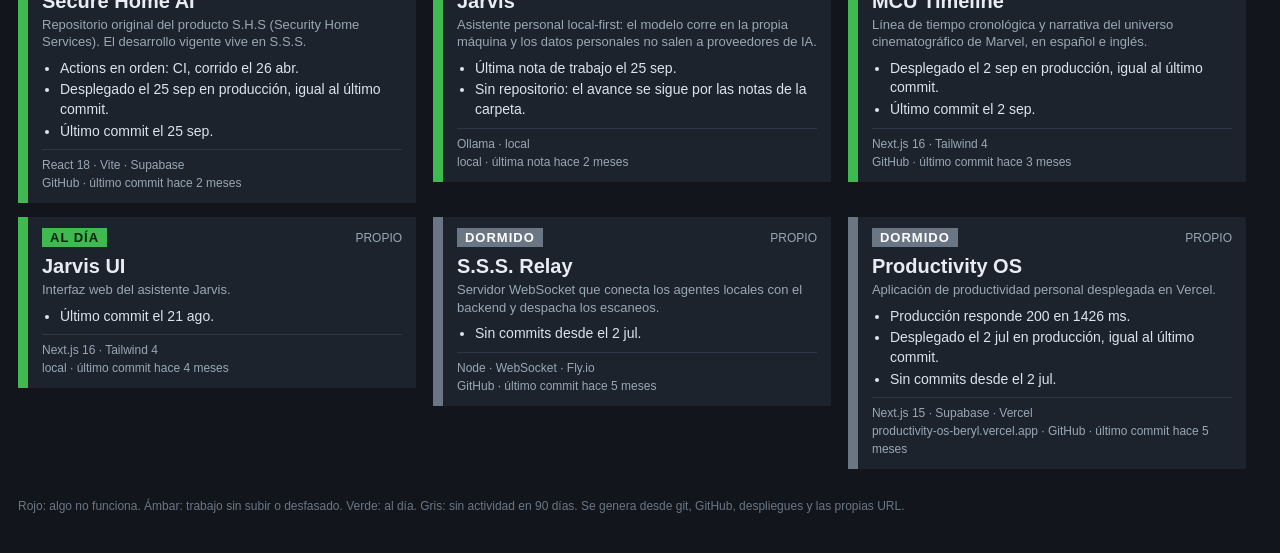
==== commit 2f411249: "Latido 2026-10-21 15:16" ====
--- a/index.html
+++ b/index.html
@@ -29,31 +29,31 @@
 .meta{font-size:12px;color:#9aa7b5;border-top:1px solid #2d3745;padding-top:6px;line-height:1.5;}
 .foot{margin-top:16px;font-size:12px;color:#6b7684;}
 </style></head><body><div class="wrap">
-<div class="head"><div class="l"><h1>Estado de proyectos</h1><div id="gen" data-ts="1792599374256"><span id="age">generado el 21 oct a las 12:16</span></div></div><div class="r"><div id="clock"></div></div></div>
+<div class="head"><div class="l"><h1>Estado de proyectos</h1><div id="gen" data-ts="1792610173604"><span id="age">generado el 21 oct a las 15:16</span></div></div><div class="r"><div id="clock"></div></div></div>
 <div id="stalewarn">Los datos tienen más de 12 horas: el PC no ha regenerado el panel.</div>
 <div class="sum"><span class="s-rojo">3 FALLO</span><span class="s-ambar">5 PENDIENTE</span><span class="s-verde">8 AL DÍA</span><span class="s-gris">2 DORMIDO</span></div>
 <div class="bar">Uso: <a class="btn on" data-g="uso" data-v="todos" href="#uso=todos">Todos</a><a class="btn" data-g="uso" data-v="propio" href="#uso=propio">Míos</a><a class="btn" data-g="uso" data-v="terceros" href="#uso=terceros">De terceros</a>
  &nbsp; Estado: <a class="btn on" data-g="est" data-v="todos" href="#est=todos">Todos</a><a class="btn" data-g="est" data-v="rojo" href="#est=rojo">Fallo</a><a class="btn" data-g="est" data-v="ambar" href="#est=ambar">Pendiente</a><a class="btn" data-g="est" data-v="verde" href="#est=verde">Al día</a><a class="btn" data-g="est" data-v="gris" href="#est=gris">Dormido</a>
  &nbsp; mostrando <b id="shown">18</b> de 18</div>
 <div id="cards">
-<div class="card e-rojo" data-uso="propio" data-est="rojo"><span class="chip">FALLO</span><span class="usotag">propio</span><div class="name">NutriFlow</div><div class="desc">Aplicación web de nutrición y hábitos, instalable como PWA. Es la base de la que depende la app móvil.</div><ul class="facts"><li>Comparte backend con NutriFlow Mobile, que hoy está en fallo.</li><li>Actions en orden: CI, corrido el 25 sep.</li><li>Producción responde 200 en 2590 ms.</li><li>Desplegado el 25 sep en producción, igual al último commit.</li><li>Último commit el 25 sep.</li></ul><div class="nota">Usa el mismo Supabase que la app móvil, restringido por cuota desde el 25 sep. El keep-alive seguía fallando el 20 oct.</div><div class="meta">Next.js 15 · Supabase · Clerk · Vercel<br>nutriflow-sigma.vercel.app · GitHub · último commit <span class="rel" data-ts="1790312870000"></span></div></div>
+<div class="card e-rojo" data-uso="propio" data-est="rojo"><span class="chip">FALLO</span><span class="usotag">propio</span><div class="name">NutriFlow</div><div class="desc">Aplicación web de nutrición y hábitos, instalable como PWA. Es la base de la que depende la app móvil.</div><ul class="facts"><li>Comparte backend con NutriFlow Mobile, que hoy está en fallo.</li><li>Actions en orden: CI, corrido el 25 sep.</li><li>Producción responde 200 en 2449 ms.</li><li>Desplegado el 25 sep en producción, igual al último commit.</li><li>Último commit el 25 sep.</li></ul><div class="nota">Usa el mismo Supabase que la app móvil, restringido por cuota desde el 25 sep. El keep-alive seguía fallando el 20 oct.</div><div class="meta">Next.js 15 · Supabase · Clerk · Vercel<br>nutriflow-sigma.vercel.app · GitHub · último commit <span class="rel" data-ts="1790312870000"></span></div></div>
 <div class="card e-rojo" data-uso="propio" data-est="rojo"><span class="chip">FALLO</span><span class="usotag">propio</span><div class="name">NutriFlow Mobile</div><div class="desc">Cliente móvil de NutriFlow para Android, con APK de release firmado.</div><ul class="facts"><li>El último run de Actions (Supabase keep-alive) terminó en fallo el 19 oct.</li><li>3 archivos modificados sin commit, el más reciente del 4 sep.</li><li>Último commit el 25 sep.</li></ul><div class="nota">El keep-alive de Supabase recibe un 402: el proyecto está restringido por cuota (diagnosticado el 25 sep). Mientras siga así, la app no puede iniciar sesión.</div><div class="meta">Flutter · Supabase · Clerk<br>GitHub · último commit <span class="rel" data-ts="1790312870000"></span></div></div>
-<div class="card e-rojo" data-uso="propio" data-est="rojo"><span class="chip">FALLO</span><span class="usotag">propio</span><div class="name">S.S.S. Security Smart Services</div><div class="desc">Plataforma de monitoreo de seguridad de red: panel web, relay y agente de escaneo que corre en la máquina del cliente.</div><ul class="facts"><li>El chequeo de salud de la API reporta «degraded»: la base de datos no es alcanzable.</li><li>Producción responde 200 en 503 ms.</li><li>Desplegado el 27 ago en producción, igual al último commit.</li><li>Último commit el 27 ago.</li></ul><div class="nota">Causa conocida (verificada el 25 sep): el proyecto de Supabase está restringido por exceder la cuota de almacenamiento. Sigue sin responder el 21 oct.</div><div class="meta">React · Vite · TypeScript · Supabase · Vercel<br>securitysmartservices.site · GitHub · último commit <span class="rel" data-ts="1787851147000"></span></div></div>
+<div class="card e-rojo" data-uso="propio" data-est="rojo"><span class="chip">FALLO</span><span class="usotag">propio</span><div class="name">S.S.S. Security Smart Services</div><div class="desc">Plataforma de monitoreo de seguridad de red: panel web, relay y agente de escaneo que corre en la máquina del cliente.</div><ul class="facts"><li>El chequeo de salud de la API reporta «degraded»: la base de datos no es alcanzable.</li><li>Producción responde 200 en 430 ms.</li><li>Desplegado el 27 ago en producción, igual al último commit.</li><li>Último commit el 27 ago.</li></ul><div class="nota">Causa conocida (verificada el 25 sep): el proyecto de Supabase está restringido por exceder la cuota de almacenamiento. Sigue sin responder el 21 oct.</div><div class="meta">React · Vite · TypeScript · Supabase · Vercel<br>securitysmartservices.site · GitHub · último commit <span class="rel" data-ts="1787851147000"></span></div></div>
 <div class="card e-ambar" data-uso="terceros" data-est="ambar"><span class="chip">PENDIENTE</span><span class="usotag">terceros · cliente</span><div class="name">Les Chez Casa de Moda</div><div class="desc">Tienda online de moda para una clienta. Se construye por fases: el frontend y las pruebas están al día; base de datos, despliegue y dominio vienen después.</div><ul class="facts"><li>7 archivos modificados sin commit, el más reciente del 21 oct.</li><li>Último commit el 21 oct.</li></ul><div class="meta">Next.js 16 · Tailwind 4 · Vitest · Playwright<br>GitHub · último commit <span class="rel" data-ts="1792594529000"></span></div></div>
 <div class="card e-ambar" data-uso="propio" data-est="ambar"><span class="chip">PENDIENTE</span><span class="usotag">propio</span><div class="name">Portafolio</div><div class="desc">Sitio personal con el CV en tres versiones regionales: LATAM, EE. UU. y UE.</div><ul class="facts"><li>1 archivo modificado sin commit, el más reciente del 24 sep.</li><li>Las 2 URL de producción responden 200.</li><li>Desplegado el 12 oct en producción, igual al último commit.</li><li>Último commit el 12 oct.</li></ul><div class="meta">React · Vite · Tailwind · Vercel<br>osnarci.online · GitHub · último commit <span class="rel" data-ts="1791819217000"></span></div></div>
 <div class="card e-ambar" data-uso="propio" data-est="ambar"><span class="chip">PENDIENTE</span><span class="usotag">propio</span><div class="name">Automatizaciones n8n</div><div class="desc">Flujos de n8n en un VPS, con un único script de despliegue y pruebas por workflow.</div><ul class="facts"><li>2 archivos modificados sin commit, el más reciente del 7 oct.</li><li>Último commit el 7 oct.</li></ul><div class="meta">n8n · Node<br>GitHub · último commit <span class="rel" data-ts="1791376426000"></span></div></div>
-<div class="card e-ambar" data-uso="propio" data-est="ambar"><span class="chip">PENDIENTE</span><span class="usotag">propio</span><div class="name">Active Calendar</div><div class="desc">Reúne las tareas de Blackboard de la semana por materia, con avance y recordatorios por correo y Telegram. Lo usan varios compañeros, cada uno con su cuenta.</div><ul class="facts"><li>La rama local no sigue a ninguna rama remota.</li><li>Actions en orden: Deploy Worker, corrido el 21 sep.</li><li>Producción responde 200 en 311 ms.</li><li>Se despliega a mano o por Actions con wrangler.</li><li>Último commit el 21 sep.</li></ul><div class="meta">Cloudflare Worker · Supabase<br>activecalendar.site · GitHub · último commit <span class="rel" data-ts="1790004262000"></span></div></div>
+<div class="card e-ambar" data-uso="propio" data-est="ambar"><span class="chip">PENDIENTE</span><span class="usotag">propio</span><div class="name">Active Calendar</div><div class="desc">Reúne las tareas de Blackboard de la semana por materia, con avance y recordatorios por correo y Telegram. Lo usan varios compañeros, cada uno con su cuenta.</div><ul class="facts"><li>La rama local no sigue a ninguna rama remota.</li><li>Actions en orden: Deploy Worker, corrido el 21 sep.</li><li>Producción responde 200 en 706 ms.</li><li>Se despliega a mano o por Actions con wrangler.</li><li>Último commit el 21 sep.</li></ul><div class="meta">Cloudflare Worker · Supabase<br>activecalendar.site · GitHub · último commit <span class="rel" data-ts="1790004262000"></span></div></div>
 <div class="card e-ambar" data-uso="propio" data-est="ambar"><span class="chip">PENDIENTE</span><span class="usotag">propio</span><div class="name">S.S.S. Scanner Agent</div><div class="desc">Agente de código abierto (MIT) que corre dentro de la red del cliente y ejecuta los escaneos que ordena el panel.</div><ul class="facts"><li>La rama local no sigue a ninguna rama remota.</li><li>Actions en orden: Build &amp; Release Agent Binaries, corrido el 9 ago.</li><li>Último commit el 9 ago.</li></ul><div class="meta">Node · TypeScript<br>GitHub · último commit <span class="rel" data-ts="1786250845000"></span></div></div>
 <div class="card e-verde" data-uso="propio" data-est="verde"><span class="chip">ACTIVO</span><span class="usotag">propio · UNIBE</span><div class="name">SEO de UNIBE</div><div class="desc">Optimización SEO (Rank Math) de los sitios de la universidad, una subcarpeta por sitio y un informe de entrega por cada uno.</div><ul class="facts"><li>Última nota de trabajo el 21 oct.</li><li>Sin repositorio: el avance se sigue por las notas de la carpeta.</li></ul><div class="meta">WordPress · Rank Math<br>local · última nota <span class="rel" data-ts="1792599352632"></span></div></div>
-<div class="card e-verde" data-uso="propio" data-est="verde"><span class="chip">AL DÍA</span><span class="usotag">propio</span><div class="name">MVP Radar</div><div class="desc">Análisis del MVP de ambas ligas de MLB con gráficos al estilo Baseball Savant. Primer informe del laboratorio de béisbol.</div><ul class="facts"><li>Producción responde 200 en 374 ms.</li><li>Desplegado el 9 oct en producción, igual al último commit.</li><li>Último commit el 9 oct.</li></ul><div class="meta">React · Vite · D3 · Vercel<br>mvp-radar.vercel.app · GitHub · último commit <span class="rel" data-ts="1791557232000"></span></div></div>
+<div class="card e-verde" data-uso="propio" data-est="verde"><span class="chip">AL DÍA</span><span class="usotag">propio</span><div class="name">MVP Radar</div><div class="desc">Análisis del MVP de ambas ligas de MLB con gráficos al estilo Baseball Savant. Primer informe del laboratorio de béisbol.</div><ul class="facts"><li>Producción responde 200 en 521 ms.</li><li>Desplegado el 9 oct en producción, igual al último commit.</li><li>Último commit el 9 oct.</li></ul><div class="meta">React · Vite · D3 · Vercel<br>mvp-radar.vercel.app · GitHub · último commit <span class="rel" data-ts="1791557232000"></span></div></div>
 <div class="card e-verde" data-uso="propio" data-est="verde"><span class="chip">AL DÍA</span><span class="usotag">propio</span><div class="name">Índice académico PUCMM</div><div class="desc">Calculadora de índice para estudiantes de Derecho: se elige el cuatrimestre cerrado y solo se escriben las notas.</div><ul class="facts"><li>Actions en orden: pages-build-deployment, corrido el 7 oct.</li><li>Las 2 URL de producción responden 200.</li><li>Desplegado el 7 oct en GitHub Pages, igual al último commit.</li><li>Último commit el 7 oct.</li></ul><div class="meta">Web estática<br>indice-academico.vercel.app · oscarjnz.github.io · GitHub · último commit <span class="rel" data-ts="1791425111000"></span></div></div>
-<div class="card e-verde" data-uso="propio" data-est="verde"><span class="chip">AL DÍA</span><span class="usotag">propio</span><div class="name">Pedribel Motors</div><div class="desc">Portal de catálogo de un negocio de motos, con carrusel y un backend que sirve las imágenes desde Cloudflare R2.</div><ul class="facts"><li>Actions en orden: pages-build-deployment, corrido el 25 sep.</li><li>Producción responde 200 en 571 ms.</li><li>Desplegado el 25 sep en GitHub Pages, igual al último commit.</li><li>Último commit el 25 sep.</li></ul><div class="meta">HTML estático · Express · Cloudflare R2<br>oscarjnz.github.io · GitHub · último commit <span class="rel" data-ts="1790312871000"></span></div></div>
+<div class="card e-verde" data-uso="propio" data-est="verde"><span class="chip">AL DÍA</span><span class="usotag">propio</span><div class="name">Pedribel Motors</div><div class="desc">Portal de catálogo de un negocio de motos, con carrusel y un backend que sirve las imágenes desde Cloudflare R2.</div><ul class="facts"><li>Actions en orden: pages-build-deployment, corrido el 25 sep.</li><li>Producción responde 200 en 632 ms.</li><li>Desplegado el 25 sep en GitHub Pages, igual al último commit.</li><li>Último commit el 25 sep.</li></ul><div class="meta">HTML estático · Express · Cloudflare R2<br>oscarjnz.github.io · GitHub · último commit <span class="rel" data-ts="1790312871000"></span></div></div>
 <div class="card e-verde" data-uso="propio" data-est="verde"><span class="chip">AL DÍA</span><span class="usotag">propio</span><div class="name">Secure Home AI</div><div class="desc">Repositorio original del producto S.H.S (Security Home Services). El desarrollo vigente vive en S.S.S.</div><ul class="facts"><li>Actions en orden: CI, corrido el 26 abr.</li><li>Desplegado el 25 sep en producción, igual al último commit.</li><li>Último commit el 25 sep.</li></ul><div class="meta">React 18 · Vite · Supabase<br>GitHub · último commit <span class="rel" data-ts="1790312871000"></span></div></div>
 <div class="card e-verde" data-uso="propio" data-est="verde"><span class="chip">ACTIVO</span><span class="usotag">propio</span><div class="name">Jarvis</div><div class="desc">Asistente personal local-first: el modelo corre en la propia máquina y los datos personales no salen a proveedores de IA.</div><ul class="facts"><li>Última nota de trabajo el 25 sep.</li><li>Sin repositorio: el avance se sigue por las notas de la carpeta.</li></ul><div class="meta">Ollama · local<br>local · última nota <span class="rel" data-ts="1790312598806"></span></div></div>
 <div class="card e-verde" data-uso="propio" data-est="verde"><span class="chip">AL DÍA</span><span class="usotag">propio</span><div class="name">MCU Timeline</div><div class="desc">Línea de tiempo cronológica y narrativa del universo cinematográfico de Marvel, en español e inglés.</div><ul class="facts"><li>Desplegado el 2 sep en producción, igual al último commit.</li><li>Último commit el 2 sep.</li></ul><div class="meta">Next.js 16 · Tailwind 4<br>GitHub · último commit <span class="rel" data-ts="1788403628000"></span></div></div>
 <div class="card e-verde" data-uso="propio" data-est="verde"><span class="chip">AL DÍA</span><span class="usotag">propio</span><div class="name">Jarvis UI</div><div class="desc">Interfaz web del asistente Jarvis.</div><ul class="facts"><li>Último commit el 21 ago.</li></ul><div class="meta">Next.js 16 · Tailwind 4<br>local · último commit <span class="rel" data-ts="1787341592000"></span></div></div>
 <div class="card e-gris" data-uso="propio" data-est="gris"><span class="chip">DORMIDO</span><span class="usotag">propio</span><div class="name">S.S.S. Relay</div><div class="desc">Servidor WebSocket que conecta los agentes locales con el backend y despacha los escaneos.</div><ul class="facts"><li>Sin commits desde el 2 jul.</li></ul><div class="meta">Node · WebSocket · Fly.io<br>GitHub · último commit <span class="rel" data-ts="1783051073000"></span></div></div>
-<div class="card e-gris" data-uso="propio" data-est="gris"><span class="chip">DORMIDO</span><span class="usotag">propio</span><div class="name">Productivity OS</div><div class="desc">Aplicación de productividad personal desplegada en Vercel.</div><ul class="facts"><li>Producción responde 200 en 1411 ms.</li><li>Desplegado el 2 jul en producción, igual al último commit.</li><li>Sin commits desde el 2 jul.</li></ul><div class="meta">Next.js 15 · Supabase · Vercel<br>productivity-os-beryl.vercel.app · GitHub · último commit <span class="rel" data-ts="1783050719000"></span></div></div>
+<div class="card e-gris" data-uso="propio" data-est="gris"><span class="chip">DORMIDO</span><span class="usotag">propio</span><div class="name">Productivity OS</div><div class="desc">Aplicación de productividad personal desplegada en Vercel.</div><ul class="facts"><li>Producción responde 200 en 1426 ms.</li><li>Desplegado el 2 jul en producción, igual al último commit.</li><li>Sin commits desde el 2 jul.</li></ul><div class="meta">Next.js 15 · Supabase · Vercel<br>productivity-os-beryl.vercel.app · GitHub · último commit <span class="rel" data-ts="1783050719000"></span></div></div>
 </div>
 <div class="foot">Rojo: algo no funciona. Ámbar: trabajo sin subir o desfasado. Verde: al día. Gris: sin actividad en 90 días. Se genera desde git, GitHub, despliegues y las propias URL.</div>
 </div><script>
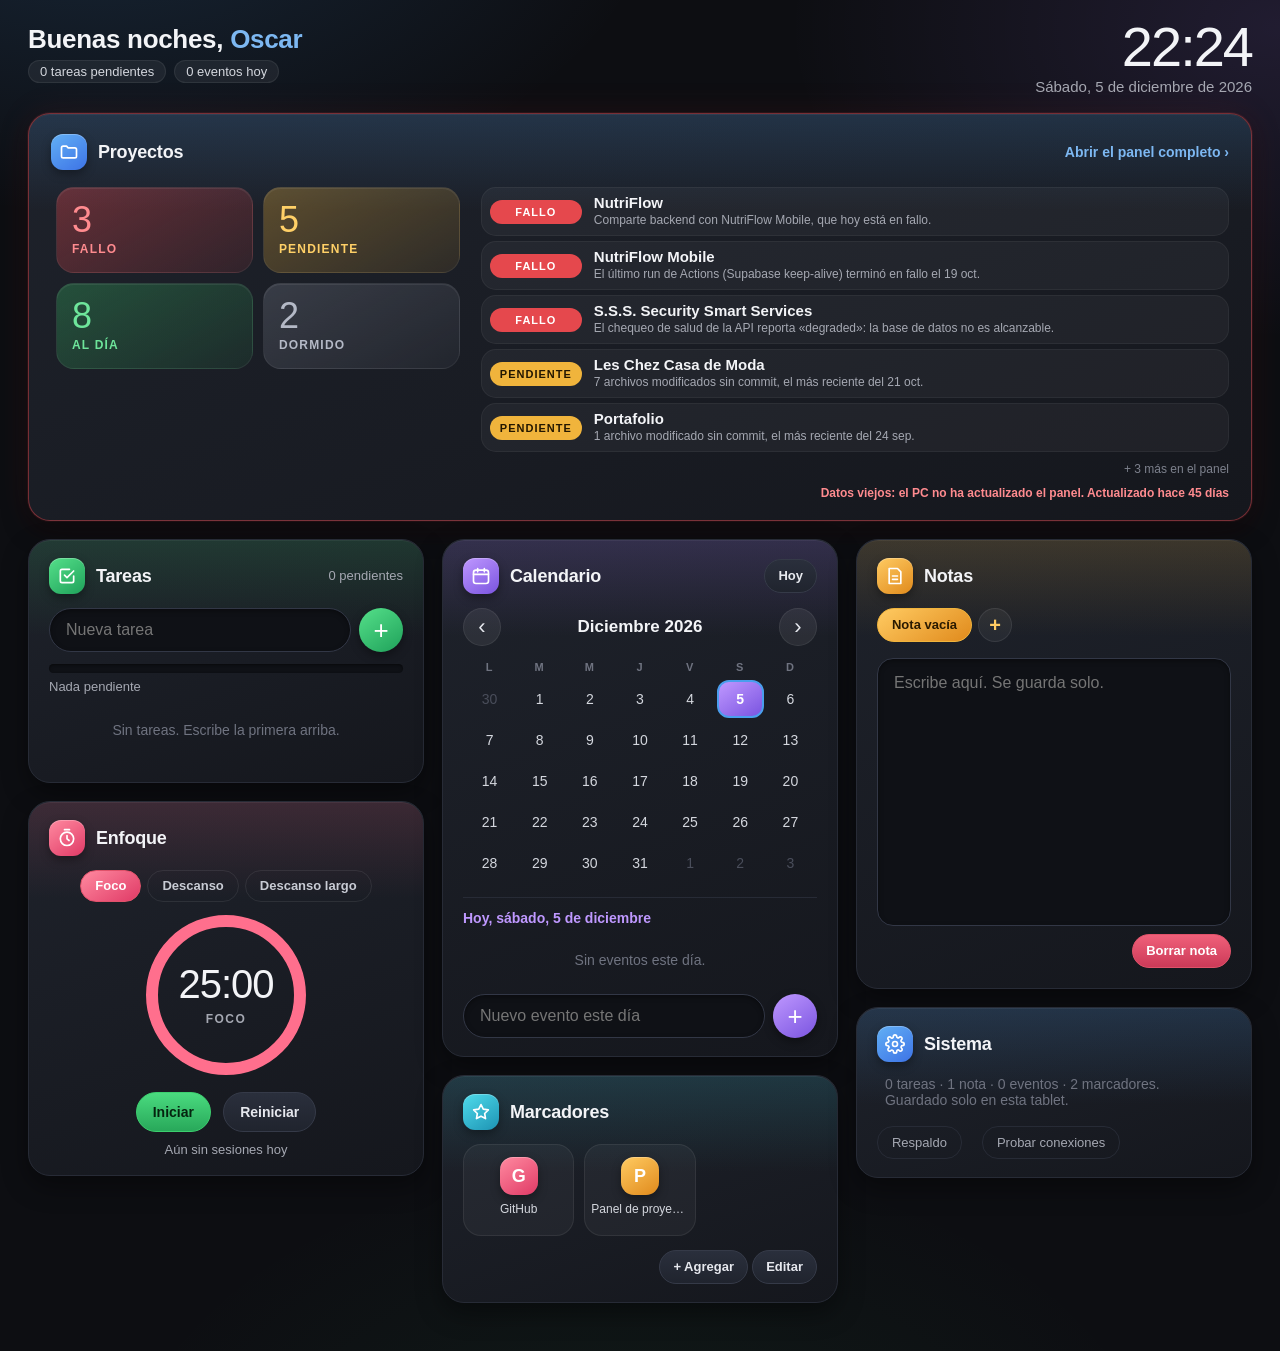
==== commit a4424004: "Escritorio de inicio con el panel de proyectos como apartado" ====
--- a/index.html
+++ b/index.html
@@ -1,130 +1,158 @@
 <!DOCTYPE html>
-<html lang="es"><head><meta charset="utf-8"><meta http-equiv="X-UA-Compatible" content="IE=edge"><meta http-equiv="refresh" content="300">
-<meta name="robots" content="noindex,nofollow"><meta name="viewport" content="width=device-width, initial-scale=1">
-<title>Estado de proyectos</title><style>
-html,body{margin:0;padding:0;background:#12161c;color:#e8edf3;font-family:"Segoe UI",Arial,sans-serif;}
-.wrap{padding:14px 18px 40px 18px;}
-h1{font-size:26px;margin:0;font-weight:600;}
-.head{overflow:hidden;margin-bottom:10px;}
-.head .l{float:left;}.head .r{float:right;text-align:right;}
-#clock{font-size:34px;font-weight:300;}
-#age{font-size:14px;color:#9aa7b5;}#age.stale{color:#e5484d;font-weight:bold;}
-#stalewarn{display:none;background:#e5484d;color:#fff;padding:8px 12px;margin-bottom:10px;font-size:16px;}
-.sum{margin-bottom:10px;}
-.sum span{display:inline-block;margin-right:8px;margin-bottom:6px;padding:8px 14px;font-size:16px;font-weight:bold;}
-.s-rojo{background:#e5484d;color:#fff;}.s-ambar{background:#f5a524;color:#1a1200;}.s-verde{background:#3fb950;color:#06200c;}.s-gris{background:#6b7684;color:#fff;}
-.bar{margin-bottom:12px;font-size:14px;color:#9aa7b5;}
-.btn{display:inline-block;margin:0 6px 6px 0;padding:8px 14px;background:#1c232d;color:#e8edf3;border:2px solid #2d3745;text-decoration:none;font-size:15px;}
-.btn.on{background:#e8edf3;color:#12161c;border-color:#e8edf3;font-weight:bold;}
-.card{display:inline-block;vertical-align:top;width:32%;min-width:290px;margin:0 1% 14px 0;padding:11px 14px 11px 14px;background:#1c232d;border-left:10px solid #6b7684;box-sizing:border-box;}
-.e-rojo{border-left-color:#e5484d;}.e-ambar{border-left-color:#f5a524;}.e-verde{border-left-color:#3fb950;}.e-gris{border-left-color:#6b7684;}
-.chip{display:inline-block;padding:2px 8px;font-size:13px;font-weight:bold;letter-spacing:1px;}
-.e-rojo .chip{background:#e5484d;color:#fff;}.e-ambar .chip{background:#f5a524;color:#1a1200;}.e-verde .chip{background:#3fb950;color:#06200c;}.e-gris .chip{background:#6b7684;color:#fff;}
-.usotag{float:right;font-size:12px;color:#9aa7b5;text-transform:uppercase;padding-top:3px;}
-.name{font-size:20px;font-weight:600;margin:8px 0 3px 0;word-wrap:break-word;}
-.desc{font-size:13px;color:#9aa7b5;margin-bottom:8px;line-height:1.35;}
-ul.facts{margin:0 0 8px 0;padding-left:18px;font-size:14px;color:#dbe3ec;line-height:1.4;}
-ul.facts li{margin-bottom:2px;}
-.nota{font-size:13px;color:#f0d9a8;border-top:1px solid #2d3745;padding-top:6px;margin-bottom:8px;line-height:1.35;}
-.meta{font-size:12px;color:#9aa7b5;border-top:1px solid #2d3745;padding-top:6px;line-height:1.5;}
-.foot{margin-top:16px;font-size:12px;color:#6b7684;}
-</style></head><body><div class="wrap">
-<div class="head"><div class="l"><h1>Estado de proyectos</h1><div id="gen" data-ts="1792610173604"><span id="age">generado el 21 oct a las 15:16</span></div></div><div class="r"><div id="clock"></div></div></div>
-<div id="stalewarn">Los datos tienen más de 12 horas: el PC no ha regenerado el panel.</div>
-<div class="sum"><span class="s-rojo">3 FALLO</span><span class="s-ambar">5 PENDIENTE</span><span class="s-verde">8 AL DÍA</span><span class="s-gris">2 DORMIDO</span></div>
-<div class="bar">Uso: <a class="btn on" data-g="uso" data-v="todos" href="#uso=todos">Todos</a><a class="btn" data-g="uso" data-v="propio" href="#uso=propio">Míos</a><a class="btn" data-g="uso" data-v="terceros" href="#uso=terceros">De terceros</a>
- &nbsp; Estado: <a class="btn on" data-g="est" data-v="todos" href="#est=todos">Todos</a><a class="btn" data-g="est" data-v="rojo" href="#est=rojo">Fallo</a><a class="btn" data-g="est" data-v="ambar" href="#est=ambar">Pendiente</a><a class="btn" data-g="est" data-v="verde" href="#est=verde">Al día</a><a class="btn" data-g="est" data-v="gris" href="#est=gris">Dormido</a>
- &nbsp; mostrando <b id="shown">18</b> de 18</div>
-<div id="cards">
-<div class="card e-rojo" data-uso="propio" data-est="rojo"><span class="chip">FALLO</span><span class="usotag">propio</span><div class="name">NutriFlow</div><div class="desc">Aplicación web de nutrición y hábitos, instalable como PWA. Es la base de la que depende la app móvil.</div><ul class="facts"><li>Comparte backend con NutriFlow Mobile, que hoy está en fallo.</li><li>Actions en orden: CI, corrido el 25 sep.</li><li>Producción responde 200 en 2449 ms.</li><li>Desplegado el 25 sep en producción, igual al último commit.</li><li>Último commit el 25 sep.</li></ul><div class="nota">Usa el mismo Supabase que la app móvil, restringido por cuota desde el 25 sep. El keep-alive seguía fallando el 20 oct.</div><div class="meta">Next.js 15 · Supabase · Clerk · Vercel<br>nutriflow-sigma.vercel.app · GitHub · último commit <span class="rel" data-ts="1790312870000"></span></div></div>
-<div class="card e-rojo" data-uso="propio" data-est="rojo"><span class="chip">FALLO</span><span class="usotag">propio</span><div class="name">NutriFlow Mobile</div><div class="desc">Cliente móvil de NutriFlow para Android, con APK de release firmado.</div><ul class="facts"><li>El último run de Actions (Supabase keep-alive) terminó en fallo el 19 oct.</li><li>3 archivos modificados sin commit, el más reciente del 4 sep.</li><li>Último commit el 25 sep.</li></ul><div class="nota">El keep-alive de Supabase recibe un 402: el proyecto está restringido por cuota (diagnosticado el 25 sep). Mientras siga así, la app no puede iniciar sesión.</div><div class="meta">Flutter · Supabase · Clerk<br>GitHub · último commit <span class="rel" data-ts="1790312870000"></span></div></div>
-<div class="card e-rojo" data-uso="propio" data-est="rojo"><span class="chip">FALLO</span><span class="usotag">propio</span><div class="name">S.S.S. Security Smart Services</div><div class="desc">Plataforma de monitoreo de seguridad de red: panel web, relay y agente de escaneo que corre en la máquina del cliente.</div><ul class="facts"><li>El chequeo de salud de la API reporta «degraded»: la base de datos no es alcanzable.</li><li>Producción responde 200 en 430 ms.</li><li>Desplegado el 27 ago en producción, igual al último commit.</li><li>Último commit el 27 ago.</li></ul><div class="nota">Causa conocida (verificada el 25 sep): el proyecto de Supabase está restringido por exceder la cuota de almacenamiento. Sigue sin responder el 21 oct.</div><div class="meta">React · Vite · TypeScript · Supabase · Vercel<br>securitysmartservices.site · GitHub · último commit <span class="rel" data-ts="1787851147000"></span></div></div>
-<div class="card e-ambar" data-uso="terceros" data-est="ambar"><span class="chip">PENDIENTE</span><span class="usotag">terceros · cliente</span><div class="name">Les Chez Casa de Moda</div><div class="desc">Tienda online de moda para una clienta. Se construye por fases: el frontend y las pruebas están al día; base de datos, despliegue y dominio vienen después.</div><ul class="facts"><li>7 archivos modificados sin commit, el más reciente del 21 oct.</li><li>Último commit el 21 oct.</li></ul><div class="meta">Next.js 16 · Tailwind 4 · Vitest · Playwright<br>GitHub · último commit <span class="rel" data-ts="1792594529000"></span></div></div>
-<div class="card e-ambar" data-uso="propio" data-est="ambar"><span class="chip">PENDIENTE</span><span class="usotag">propio</span><div class="name">Portafolio</div><div class="desc">Sitio personal con el CV en tres versiones regionales: LATAM, EE. UU. y UE.</div><ul class="facts"><li>1 archivo modificado sin commit, el más reciente del 24 sep.</li><li>Las 2 URL de producción responden 200.</li><li>Desplegado el 12 oct en producción, igual al último commit.</li><li>Último commit el 12 oct.</li></ul><div class="meta">React · Vite · Tailwind · Vercel<br>osnarci.online · GitHub · último commit <span class="rel" data-ts="1791819217000"></span></div></div>
-<div class="card e-ambar" data-uso="propio" data-est="ambar"><span class="chip">PENDIENTE</span><span class="usotag">propio</span><div class="name">Automatizaciones n8n</div><div class="desc">Flujos de n8n en un VPS, con un único script de despliegue y pruebas por workflow.</div><ul class="facts"><li>2 archivos modificados sin commit, el más reciente del 7 oct.</li><li>Último commit el 7 oct.</li></ul><div class="meta">n8n · Node<br>GitHub · último commit <span class="rel" data-ts="1791376426000"></span></div></div>
-<div class="card e-ambar" data-uso="propio" data-est="ambar"><span class="chip">PENDIENTE</span><span class="usotag">propio</span><div class="name">Active Calendar</div><div class="desc">Reúne las tareas de Blackboard de la semana por materia, con avance y recordatorios por correo y Telegram. Lo usan varios compañeros, cada uno con su cuenta.</div><ul class="facts"><li>La rama local no sigue a ninguna rama remota.</li><li>Actions en orden: Deploy Worker, corrido el 21 sep.</li><li>Producción responde 200 en 706 ms.</li><li>Se despliega a mano o por Actions con wrangler.</li><li>Último commit el 21 sep.</li></ul><div class="meta">Cloudflare Worker · Supabase<br>activecalendar.site · GitHub · último commit <span class="rel" data-ts="1790004262000"></span></div></div>
-<div class="card e-ambar" data-uso="propio" data-est="ambar"><span class="chip">PENDIENTE</span><span class="usotag">propio</span><div class="name">S.S.S. Scanner Agent</div><div class="desc">Agente de código abierto (MIT) que corre dentro de la red del cliente y ejecuta los escaneos que ordena el panel.</div><ul class="facts"><li>La rama local no sigue a ninguna rama remota.</li><li>Actions en orden: Build &amp; Release Agent Binaries, corrido el 9 ago.</li><li>Último commit el 9 ago.</li></ul><div class="meta">Node · TypeScript<br>GitHub · último commit <span class="rel" data-ts="1786250845000"></span></div></div>
-<div class="card e-verde" data-uso="propio" data-est="verde"><span class="chip">ACTIVO</span><span class="usotag">propio · UNIBE</span><div class="name">SEO de UNIBE</div><div class="desc">Optimización SEO (Rank Math) de los sitios de la universidad, una subcarpeta por sitio y un informe de entrega por cada uno.</div><ul class="facts"><li>Última nota de trabajo el 21 oct.</li><li>Sin repositorio: el avance se sigue por las notas de la carpeta.</li></ul><div class="meta">WordPress · Rank Math<br>local · última nota <span class="rel" data-ts="1792599352632"></span></div></div>
-<div class="card e-verde" data-uso="propio" data-est="verde"><span class="chip">AL DÍA</span><span class="usotag">propio</span><div class="name">MVP Radar</div><div class="desc">Análisis del MVP de ambas ligas de MLB con gráficos al estilo Baseball Savant. Primer informe del laboratorio de béisbol.</div><ul class="facts"><li>Producción responde 200 en 521 ms.</li><li>Desplegado el 9 oct en producción, igual al último commit.</li><li>Último commit el 9 oct.</li></ul><div class="meta">React · Vite · D3 · Vercel<br>mvp-radar.vercel.app · GitHub · último commit <span class="rel" data-ts="1791557232000"></span></div></div>
-<div class="card e-verde" data-uso="propio" data-est="verde"><span class="chip">AL DÍA</span><span class="usotag">propio</span><div class="name">Índice académico PUCMM</div><div class="desc">Calculadora de índice para estudiantes de Derecho: se elige el cuatrimestre cerrado y solo se escriben las notas.</div><ul class="facts"><li>Actions en orden: pages-build-deployment, corrido el 7 oct.</li><li>Las 2 URL de producción responden 200.</li><li>Desplegado el 7 oct en GitHub Pages, igual al último commit.</li><li>Último commit el 7 oct.</li></ul><div class="meta">Web estática<br>indice-academico.vercel.app · oscarjnz.github.io · GitHub · último commit <span class="rel" data-ts="1791425111000"></span></div></div>
-<div class="card e-verde" data-uso="propio" data-est="verde"><span class="chip">AL DÍA</span><span class="usotag">propio</span><div class="name">Pedribel Motors</div><div class="desc">Portal de catálogo de un negocio de motos, con carrusel y un backend que sirve las imágenes desde Cloudflare R2.</div><ul class="facts"><li>Actions en orden: pages-build-deployment, corrido el 25 sep.</li><li>Producción responde 200 en 632 ms.</li><li>Desplegado el 25 sep en GitHub Pages, igual al último commit.</li><li>Último commit el 25 sep.</li></ul><div class="meta">HTML estático · Express · Cloudflare R2<br>oscarjnz.github.io · GitHub · último commit <span class="rel" data-ts="1790312871000"></span></div></div>
-<div class="card e-verde" data-uso="propio" data-est="verde"><span class="chip">AL DÍA</span><span class="usotag">propio</span><div class="name">Secure Home AI</div><div class="desc">Repositorio original del producto S.H.S (Security Home Services). El desarrollo vigente vive en S.S.S.</div><ul class="facts"><li>Actions en orden: CI, corrido el 26 abr.</li><li>Desplegado el 25 sep en producción, igual al último commit.</li><li>Último commit el 25 sep.</li></ul><div class="meta">React 18 · Vite · Supabase<br>GitHub · último commit <span class="rel" data-ts="1790312871000"></span></div></div>
-<div class="card e-verde" data-uso="propio" data-est="verde"><span class="chip">ACTIVO</span><span class="usotag">propio</span><div class="name">Jarvis</div><div class="desc">Asistente personal local-first: el modelo corre en la propia máquina y los datos personales no salen a proveedores de IA.</div><ul class="facts"><li>Última nota de trabajo el 25 sep.</li><li>Sin repositorio: el avance se sigue por las notas de la carpeta.</li></ul><div class="meta">Ollama · local<br>local · última nota <span class="rel" data-ts="1790312598806"></span></div></div>
-<div class="card e-verde" data-uso="propio" data-est="verde"><span class="chip">AL DÍA</span><span class="usotag">propio</span><div class="name">MCU Timeline</div><div class="desc">Línea de tiempo cronológica y narrativa del universo cinematográfico de Marvel, en español e inglés.</div><ul class="facts"><li>Desplegado el 2 sep en producción, igual al último commit.</li><li>Último commit el 2 sep.</li></ul><div class="meta">Next.js 16 · Tailwind 4<br>GitHub · último commit <span class="rel" data-ts="1788403628000"></span></div></div>
-<div class="card e-verde" data-uso="propio" data-est="verde"><span class="chip">AL DÍA</span><span class="usotag">propio</span><div class="name">Jarvis UI</div><div class="desc">Interfaz web del asistente Jarvis.</div><ul class="facts"><li>Último commit el 21 ago.</li></ul><div class="meta">Next.js 16 · Tailwind 4<br>local · último commit <span class="rel" data-ts="1787341592000"></span></div></div>
-<div class="card e-gris" data-uso="propio" data-est="gris"><span class="chip">DORMIDO</span><span class="usotag">propio</span><div class="name">S.S.S. Relay</div><div class="desc">Servidor WebSocket que conecta los agentes locales con el backend y despacha los escaneos.</div><ul class="facts"><li>Sin commits desde el 2 jul.</li></ul><div class="meta">Node · WebSocket · Fly.io<br>GitHub · último commit <span class="rel" data-ts="1783051073000"></span></div></div>
-<div class="card e-gris" data-uso="propio" data-est="gris"><span class="chip">DORMIDO</span><span class="usotag">propio</span><div class="name">Productivity OS</div><div class="desc">Aplicación de productividad personal desplegada en Vercel.</div><ul class="facts"><li>Producción responde 200 en 1426 ms.</li><li>Desplegado el 2 jul en producción, igual al último commit.</li><li>Sin commits desde el 2 jul.</li></ul><div class="meta">Next.js 15 · Supabase · Vercel<br>productivity-os-beryl.vercel.app · GitHub · último commit <span class="rel" data-ts="1783050719000"></span></div></div>
+<html lang="es"><head>
+<meta charset="utf-8">
+<meta http-equiv="X-UA-Compatible" content="IE=edge">
+<meta name="robots" content="noindex,nofollow">
+<meta name="viewport" content="width=device-width, initial-scale=1">
+<title>Escritorio</title>
+<link rel="stylesheet" href="os/os.css">
+</head><body>
+<div class="wrap">
+
+  <div class="top clear">
+    <div class="l">
+      <div class="hello" id="hello">Hola</div>
+      <div class="sub" id="sub"></div>
+    </div>
+    <div class="r">
+      <div id="clock">--:--</div>
+      <div id="today"></div>
+    </div>
+  </div>
+
+  <div id="warn"></div>
+
+  <div id="proy" class="card k-blue">
+    <div class="ch">
+      <div class="badge b-blue"><svg class="ic" viewBox="0 0 24 24"><path d="M3 7a2 2 0 0 1 2-2h4l2 2h8a2 2 0 0 1 2 2v8a2 2 0 0 1-2 2H5a2 2 0 0 1-2-2z"/></svg></div>
+      <h2>Proyectos</h2>
+      <a class="open" href="proyectos/">Abrir el panel completo &#8250;</a>
+    </div>
+    <div id="proy-body"><div class="empty">Cargando el estado de los proyectos...</div></div>
+  </div>
+
+  <div class="cols clear">
+
+    <div class="col" id="c1">
+      <div class="card k-green">
+        <div class="ch">
+          <div class="badge b-green"><svg class="ic" viewBox="0 0 24 24"><path d="M9 11l3 3 8-8"/><path d="M20 12v6a2 2 0 0 1-2 2H6a2 2 0 0 1-2-2V6a2 2 0 0 1 2-2h9"/></svg></div>
+          <h2>Tareas</h2>
+          <span class="ex" id="t-ex"></span>
+        </div>
+        <form id="t-form" class="addrow" autocomplete="off">
+          <input class="field" id="t-in" type="text" placeholder="Nueva tarea" maxlength="200">
+          <button class="go" type="submit" aria-label="Agregar tarea">+</button>
+        </form>
+        <div class="prog"><div class="bar"><i id="t-bar"></i></div><span id="t-count"></span></div>
+        <ul id="tasks-list"></ul>
+        <div class="tfoot"><button class="btn sm" id="t-clear" type="button">Limpiar hechas</button></div>
+      </div>
+
+      <div class="card k-rose">
+        <div class="ch">
+          <div class="badge b-rose"><svg class="ic" viewBox="0 0 24 24"><circle cx="12" cy="13" r="8"/><path d="M12 9v4l2.5 2M9 2h6"/></svg></div>
+          <h2>Enfoque</h2>
+        </div>
+        <div class="pomo">
+          <div class="flash" id="p-flash"></div>
+          <div class="modes" id="p-modes"></div>
+          <div class="ring">
+            <svg width="170" height="170" viewBox="0 0 170 170">
+              <circle cx="85" cy="85" r="74" fill="none" stroke="#0f1116" stroke-width="12"/>
+              <circle id="p-arc" cx="85" cy="85" r="74" fill="none" stroke="#ff6f8d" stroke-width="12" stroke-linecap="round" stroke-dasharray="465" stroke-dashoffset="0" transform="rotate(-90 85 85)"/>
+            </svg>
+            <div class="tm" id="p-time">25:00</div>
+            <div class="st" id="p-state">Foco</div>
+          </div>
+          <button class="btn ok" id="p-go" type="button">Iniciar</button>
+          <button class="btn" id="p-reset" type="button">Reiniciar</button>
+          <div class="pdone" id="p-done"></div>
+        </div>
+      </div>
+    </div>
+
+    <div class="col" id="c2">
+      <div class="card k-violet">
+        <div class="ch">
+          <div class="badge b-violet"><svg class="ic" viewBox="0 0 24 24"><rect x="3" y="5" width="18" height="16" rx="3"/><path d="M8 3v4M16 3v4M3 10h18"/></svg></div>
+          <h2>Calendario</h2>
+          <button class="btn sm" id="cal-today" type="button" style="float:right;margin-top:1px">Hoy</button>
+        </div>
+        <div class="cal-nav clear"><button class="nv" id="cal-prev" type="button" aria-label="Mes anterior">&#8249;</button><button class="nv n" id="cal-next" type="button" aria-label="Mes siguiente">&#8250;</button><div class="ttl" id="cal-ttl"></div></div>
+        <table class="cal" id="cal"></table>
+        <div class="day">
+          <h3 id="day-ttl"></h3>
+          <div id="day-list"></div>
+          <form id="e-form" class="addrow" autocomplete="off">
+            <input class="field" id="e-in" type="text" placeholder="Nuevo evento este día" maxlength="160">
+            <button class="go" type="submit" aria-label="Agregar evento">+</button>
+          </form>
+        </div>
+      </div>
+
+      <div class="card k-cyan">
+        <div class="ch">
+          <div class="badge b-cyan"><svg class="ic" viewBox="0 0 24 24"><path d="M12 3l2.7 5.6 6.1.9-4.4 4.3 1 6.1L12 17l-5.4 2.9 1-6.1L3.2 9.5l6.1-.9z"/></svg></div>
+          <h2>Marcadores</h2>
+        </div>
+        <div class="marks clear" id="marks"></div>
+        <div class="mform" id="m-form-box" style="display:none">
+          <form id="m-form" autocomplete="off">
+            <input class="field" id="m-n" type="text" placeholder="Nombre" maxlength="40">
+            <input class="field" id="m-u" type="text" placeholder="Dirección, por ejemplo github.com" maxlength="300">
+            <button class="btn pri sm" type="submit">Guardar marcador</button>
+          </form>
+        </div>
+        <div class="mtools">
+          <button class="btn sm" id="m-add" type="button">+ Agregar</button>
+          <button class="btn sm" id="m-edit" type="button">Editar</button>
+        </div>
+      </div>
+    </div>
+
+    <div class="col" id="c3">
+      <div class="card k-amber">
+        <div class="ch">
+          <div class="badge b-amber"><svg class="ic" viewBox="0 0 24 24"><path d="M5 3h10l4 4v14H5z"/><path d="M9 12h6M9 16h6"/></svg></div>
+          <h2>Notas</h2>
+        </div>
+        <div class="nchips" id="n-chips"></div>
+        <textarea class="field" id="note-text" placeholder="Escribe aquí. Se guarda solo."></textarea>
+        <div class="nfoot clear"><span id="n-info"></span><button class="btn sm warn" id="n-del" type="button">Borrar nota</button></div>
+      </div>
+
+      <div class="card k-blue">
+        <div class="ch">
+          <div class="badge b-blue"><svg class="ic" viewBox="0 0 24 24"><circle cx="12" cy="12" r="3"/><path d="M19.4 15a1.7 1.7 0 0 0 .3 1.8l.1.1a2 2 0 1 1-2.8 2.8l-.1-.1a1.7 1.7 0 0 0-1.8-.3 1.7 1.7 0 0 0-1 1.5V21a2 2 0 1 1-4 0v-.1a1.7 1.7 0 0 0-1.1-1.5 1.7 1.7 0 0 0-1.8.3l-.1.1a2 2 0 1 1-2.8-2.8l.1-.1a1.7 1.7 0 0 0 .3-1.8 1.7 1.7 0 0 0-1.5-1H3a2 2 0 1 1 0-4h.1a1.7 1.7 0 0 0 1.5-1.1 1.7 1.7 0 0 0-.3-1.8l-.1-.1a2 2 0 1 1 2.8-2.8l.1.1a1.7 1.7 0 0 0 1.8.3H9a1.7 1.7 0 0 0 1-1.5V3a2 2 0 1 1 4 0v.1a1.7 1.7 0 0 0 1 1.5 1.7 1.7 0 0 0 1.8-.3l.1-.1a2 2 0 1 1 2.8 2.8l-.1.1a1.7 1.7 0 0 0-.3 1.8V9a1.7 1.7 0 0 0 1.5 1H21a2 2 0 1 1 0 4h-.1a1.7 1.7 0 0 0-1.5 1z"/></svg></div>
+          <h2>Sistema</h2>
+        </div>
+        <div class="empty" id="sys-info" style="padding-top:0;text-align:left"></div>
+        <div class="foot" style="text-align:left;padding:0">
+          <button id="open-backup" type="button" style="margin-left:0">Respaldo</button><a href="prueba/">Probar conexiones</a>
+        </div>
+      </div>
+    </div>
+
+  </div>
 </div>
-<div class="foot">Rojo: algo no funciona. Ámbar: trabajo sin subir o desfasado. Verde: al día. Gris: sin actividad en 90 días. Se genera desde git, GitHub, despliegues y las propias URL.</div>
-</div><script>
-(function () {
-  var state = { uso: 'todos', est: 'todos' };
-  function el(id) { return document.getElementById(id); }
-  function parseHash() {
-    var h = (location.hash || '').replace('#', '');
-    if (!h) return;
-    var parts = h.split('&');
-    for (var i = 0; i < parts.length; i++) {
-      var kv = parts[i].split('=');
-      if (kv[0] === 'uso' || kv[0] === 'est') state[kv[0]] = kv[1] || 'todos';
-    }
-  }
-  function apply() {
-    var cards = document.getElementsByClassName('card');
-    var shown = 0, i;
-    for (i = 0; i < cards.length; i++) {
-      var c = cards[i];
-      var ok = (state.uso === 'todos' || c.getAttribute('data-uso') === state.uso) &&
-               (state.est === 'todos' || c.getAttribute('data-est') === state.est);
-      c.style.display = ok ? '' : 'none';
-      if (ok) shown++;
-    }
-    var btns = document.getElementsByClassName('btn');
-    for (i = 0; i < btns.length; i++) {
-      var b = btns[i];
-      b.className = 'btn' + (state[b.getAttribute('data-g')] === b.getAttribute('data-v') ? ' on' : '');
-    }
-    el('shown').innerHTML = shown;
-    try { location.replace('#uso=' + state.uso + '&est=' + state.est); } catch (e) {}
-  }
-  document.onclick = function (e) {
-    e = e || window.event;
-    var t = e.target || e.srcElement;
-    while (t && t.getAttribute && !t.getAttribute('data-g')) t = t.parentNode;
-    if (t && t.getAttribute && t.getAttribute('data-g')) {
-      state[t.getAttribute('data-g')] = t.getAttribute('data-v');
-      apply();
-      if (e.preventDefault) e.preventDefault(); else e.returnValue = false;
-      return false;
-    }
-  };
-  function two(n) { return n < 10 ? '0' + n : '' + n; }
-  function ago(ms) {
-    var m = Math.round((new Date().getTime() - ms) / 60000);
-    if (m < 2) return 'hace un momento';
-    if (m < 60) return 'hace ' + m + ' min';
-    var h = Math.round(m / 60);
-    if (m < 1440) return 'hace ' + h + (h === 1 ? ' hora' : ' horas');
-    var d = Math.round(m / 1440);
-    if (d < 60) return 'hace ' + d + (d === 1 ? ' día' : ' días');
-    var mo = Math.round(d / 30);
-    return 'hace ' + mo + (mo === 1 ? ' mes' : ' meses');
-  }
-  function tick() {
-    var d = new Date();
-    el('clock').innerHTML = two(d.getHours()) + ':' + two(d.getMinutes());
-    var ts = parseInt(el('gen').getAttribute('data-ts'), 10);
-    var m = Math.round((d.getTime() - ts) / 60000);
-    el('age').innerHTML = 'actualizado ' + ago(ts);
-    el('age').className = m > 720 ? 'stale' : '';
-    el('stalewarn').style.display = m > 720 ? 'block' : 'none';
-    var rels = document.getElementsByClassName('rel');
-    for (var i = 0; i < rels.length; i++) {
-      var v = parseInt(rels[i].getAttribute('data-ts'), 10);
-      if (v) rels[i].innerHTML = ago(v);
-    }
-  }
-  parseHash(); apply(); tick();
-  setInterval(tick, 20000);
-})();
-</script></body></html>
+
+<div id="toast"><span id="toast-t"></span><button class="btn sm pri" id="toast-b" type="button">Deshacer</button></div>
+
+<div id="modal"><div class="box">
+  <h2>Respaldo de tus datos</h2>
+  <p>Todo lo que escribes aquí vive solo en esta tablet. Cada día se guarda una copia automática (las últimas 7). Si Internet Explorer borra el historial con los datos de sitios, también se borrarían las copias, así que de vez en cuando copia el texto de abajo a un lugar seguro.</p>
+  <h3>Copias automáticas</h3>
+  <div id="bk-list"></div>
+  <h3>Exportar</h3>
+  <textarea class="field" id="bk-out" readonly></textarea>
+  <div class="mrow"><button class="btn sm" id="bk-copy" type="button">Copiar todo</button></div>
+  <h3>Importar</h3>
+  <textarea class="field" id="bk-in" placeholder="Pega aquí el texto exportado"></textarea>
+  <div class="mrow"><button class="btn sm warn" id="bk-import" type="button">Importar y reemplazar</button></div>
+  <div class="mrow"><button class="btn pri" id="bk-close" type="button">Cerrar</button></div>
+</div></div>
+
+<noscript><div style="padding:20px;color:#fff">Esta página necesita JavaScript.</div></noscript>
+<script src="os/os.js"></script>
+</body></html>
--- a/os/os.css
+++ b/os/os.css
@@ -0,0 +1,234 @@
+/* Escritorio para la Surface RT (Internet Explorer 11).
+   Solo CSS que IE 11 entiende: sin variables, sin grid, sin gap, sin backdrop-filter.
+   Las columnas son floats; las formas redondeadas, degradados y sombras suaves dan el relieve. */
+
+html, body { margin: 0; padding: 0; }
+body {
+  background-color: #0d0e12;
+  background-image:
+    radial-gradient(ellipse 900px 520px at 8% -8%, rgba(74, 158, 237, 0.17), rgba(74, 158, 237, 0) 62%),
+    radial-gradient(ellipse 820px 520px at 100% 2%, rgba(167, 123, 255, 0.13), rgba(167, 123, 255, 0) 60%),
+    radial-gradient(ellipse 900px 600px at 50% 112%, rgba(60, 207, 110, 0.07), rgba(60, 207, 110, 0) 60%);
+  background-repeat: no-repeat;
+  color: #f3f4f7;
+  font-family: "Segoe UI", "Segoe UI Symbol", Arial, sans-serif;
+  font-size: 15px;
+  -ms-touch-action: manipulation;
+  touch-action: manipulation;
+  -webkit-text-size-adjust: 100%;
+  -ms-text-size-adjust: 100%;
+}
+* { box-sizing: border-box; }
+a { color: inherit; text-decoration: none; }
+button, input, textarea { font-family: inherit; font-size: 16px; color: inherit; margin: 0; }
+button { cursor: pointer; border: 0; background: none; padding: 0; }
+button:focus, a:focus { outline: none; }
+input::-ms-clear { display: none; }
+ul { list-style: none; margin: 0; padding: 0; }
+.clear:after { content: ""; display: table; clear: both; }
+
+.wrap { max-width: 1480px; margin: 0 auto; padding: 20px 28px 30px 28px; }
+
+/* ---------- cabecera ---------- */
+.top { margin-bottom: 18px; }
+.top .l { float: left; padding-top: 4px; }
+.top .r { float: right; text-align: right; }
+.hello { font-size: 26px; font-weight: 600; letter-spacing: -0.3px; }
+.hello b { font-weight: 600; color: #7db8f2; }
+.sub { margin-top: 5px; font-size: 15px; color: #a5a8b2; }
+.sub .pill { display: inline-block; margin-right: 8px; padding: 3px 11px; border-radius: 12px; background: rgba(255, 255, 255, 0.06); border: 1px solid rgba(255, 255, 255, 0.07); font-size: 13px; color: #d4d7de; }
+#clock { font-size: 56px; font-weight: 200; line-height: 54px; letter-spacing: -2px; }
+#today { margin-top: 4px; font-size: 15px; color: #a5a8b2; }
+
+/* ---------- tarjetas ---------- */
+.card {
+  position: relative;
+  margin-bottom: 18px;
+  padding: 18px 20px 18px 20px;
+  border-radius: 22px;
+  border: 1px solid #272b36;
+  background-color: #171a21;
+  background-image: linear-gradient(160deg, #1e222b 0%, #15171d 100%);
+  box-shadow: 0 10px 26px rgba(0, 0, 0, 0.40), inset 0 1px 0 rgba(255, 255, 255, 0.06);
+  -webkit-animation: rise 0.45s ease-out both;
+  animation: rise 0.45s ease-out both;
+}
+.card:before { content: ""; position: absolute; left: 0; right: 0; top: 0; height: 96px; border-radius: 22px 22px 0 0; pointer-events: none; }
+.card > * { position: relative; }
+.k-blue:before { background-image: linear-gradient(180deg, rgba(74, 158, 237, 0.16), rgba(74, 158, 237, 0)); }
+.k-green:before { background-image: linear-gradient(180deg, rgba(60, 207, 110, 0.14), rgba(60, 207, 110, 0)); }
+.k-violet:before { background-image: linear-gradient(180deg, rgba(167, 123, 255, 0.16), rgba(167, 123, 255, 0)); }
+.k-amber:before { background-image: linear-gradient(180deg, rgba(240, 180, 60, 0.15), rgba(240, 180, 60, 0)); }
+.k-cyan:before { background-image: linear-gradient(180deg, rgba(54, 197, 216, 0.15), rgba(54, 197, 216, 0)); }
+.k-rose:before { background-image: linear-gradient(180deg, rgba(240, 96, 122, 0.15), rgba(240, 96, 122, 0)); }
+#c1 .card { -webkit-animation-delay: 0.05s; animation-delay: 0.05s; }
+#c2 .card { -webkit-animation-delay: 0.12s; animation-delay: 0.12s; }
+#c3 .card { -webkit-animation-delay: 0.19s; animation-delay: 0.19s; }
+@-webkit-keyframes rise { from { opacity: 0; -webkit-transform: translateY(12px); } to { opacity: 1; -webkit-transform: none; } }
+@keyframes rise { from { opacity: 0; transform: translateY(12px); } to { opacity: 1; transform: none; } }
+
+.ch { margin-bottom: 14px; height: 36px; }
+.ch .badge { float: left; width: 36px; height: 36px; margin-right: 11px; border-radius: 12px; text-align: center; box-shadow: 0 4px 10px rgba(0, 0, 0, 0.35), inset 0 1px 0 rgba(255, 255, 255, 0.25); }
+.ch .badge svg { margin-top: 8px; width: 20px; height: 20px; }
+.ch h2 { float: left; margin: 0; font-size: 18px; line-height: 36px; font-weight: 600; letter-spacing: -0.2px; }
+.ch .ex { float: right; line-height: 36px; font-size: 13px; color: #a5a8b2; }
+.ic { fill: none; stroke: #ffffff; stroke-width: 2; stroke-linecap: round; stroke-linejoin: round; }
+.b-blue { background-image: linear-gradient(145deg, #62b0f5, #3d73e6); }
+.b-green { background-image: linear-gradient(145deg, #55e08a, #1fa15a); }
+.b-violet { background-image: linear-gradient(145deg, #bf98ff, #7a54e0); }
+.b-amber { background-image: linear-gradient(145deg, #ffcb62, #e08a1c); }
+.b-cyan { background-image: linear-gradient(145deg, #4fdcec, #1d93b3); }
+.b-rose { background-image: linear-gradient(145deg, #ff8aa0, #e03a66); }
+
+/* ---------- botones y campos ---------- */
+.btn { display: inline-block; height: 40px; line-height: 38px; padding: 0 16px; border-radius: 20px; border: 1px solid #353a48; background-color: #232733; background-image: linear-gradient(180deg, #2a2f3c, #20242e); font-size: 14px; font-weight: 600; color: #e6e8ee; white-space: nowrap; }
+.btn:active { background-image: linear-gradient(180deg, #20242e, #2a2f3c); }
+.btn.pri { border-color: #4a9eed; background-image: linear-gradient(180deg, #5eadf3, #3a82dc); color: #ffffff; }
+.btn.ok { border-color: #3ccf6e; background-image: linear-gradient(180deg, #4adb7f, #28a85a); color: #05230f; }
+.btn.warn { border-color: #e0526a; background-image: linear-gradient(180deg, #f0607a, #cc3a58); color: #ffffff; }
+.btn.sm { height: 34px; line-height: 32px; padding: 0 13px; font-size: 13px; }
+.field { display: block; width: 100%; height: 44px; padding: 0 16px; border-radius: 22px; border: 1px solid #323746; background-color: #0f1116; color: #f3f4f7; box-shadow: inset 0 2px 5px rgba(0, 0, 0, 0.35); }
+.field:focus { border-color: #4a9eed; }
+textarea.field { height: auto; padding: 12px 16px; border-radius: 16px; resize: none; line-height: 1.45; }
+.addrow { position: relative; margin-bottom: 12px; padding-right: 52px; }
+.addrow .go { position: absolute; right: 0; top: 0; width: 44px; height: 44px; border-radius: 22px; font-size: 26px; line-height: 40px; color: #fff; text-align: center; background-image: linear-gradient(145deg, #55e08a, #1fa15a); box-shadow: 0 4px 10px rgba(0, 0, 0, 0.35); }
+.empty { padding: 18px 8px; text-align: center; font-size: 14px; color: #6f7380; }
+
+/* ---------- proyectos (portada ancha) ---------- */
+#proy { cursor: pointer; margin-bottom: 18px; padding: 20px 22px; }
+#proy.w-rojo { border-color: rgba(238, 74, 80, 0.45); box-shadow: 0 10px 26px rgba(0, 0, 0, 0.40), 0 0 0 1px rgba(238, 74, 80, 0.10), 0 0 34px rgba(238, 74, 80, 0.10), inset 0 1px 0 rgba(255, 255, 255, 0.06); }
+#proy.w-ambar { border-color: rgba(240, 180, 60, 0.40); }
+#proy.w-verde { border-color: rgba(60, 207, 110, 0.35); }
+#proy .ch { margin-bottom: 12px; }
+#proy .open { float: right; line-height: 36px; font-size: 14px; font-weight: 600; color: #7db8f2; }
+.pz { margin: 0 -8px; }
+.pz .tiles { float: left; width: 36%; padding: 0 8px; }
+.pz .alerts { float: left; width: 64%; padding: 0 8px; }
+.tile { float: left; width: 50%; padding: 5px; }
+.tile div { height: 86px; padding: 13px 15px 0 15px; border-radius: 18px; border: 1px solid rgba(255, 255, 255, 0.06); box-shadow: inset 0 1px 0 rgba(255, 255, 255, 0.07); }
+.tile b { display: block; font-size: 36px; line-height: 38px; font-weight: 300; letter-spacing: -1px; }
+.tile span { display: block; margin-top: 3px; font-size: 12px; font-weight: 700; letter-spacing: 1.2px; text-transform: uppercase; }
+.t-rojo div { background-image: linear-gradient(150deg, rgba(238, 74, 80, 0.34), rgba(238, 74, 80, 0.10)); }
+.t-rojo b, .t-rojo span { color: #ff8b8f; }
+.t-ambar div { background-image: linear-gradient(150deg, rgba(240, 180, 60, 0.30), rgba(240, 180, 60, 0.09)); }
+.t-ambar b, .t-ambar span { color: #ffd067; }
+.t-verde div { background-image: linear-gradient(150deg, rgba(60, 207, 110, 0.28), rgba(60, 207, 110, 0.08)); }
+.t-verde b, .t-verde span { color: #6ee59b; }
+.t-gris div { background-image: linear-gradient(150deg, rgba(150, 156, 172, 0.24), rgba(150, 156, 172, 0.07)); }
+.t-gris b, .t-gris span { color: #b4b9c6; }
+.al { height: 49px; margin-top: 5px; padding: 0 14px 0 8px; border-radius: 15px; background-color: rgba(255, 255, 255, 0.045); border: 1px solid rgba(255, 255, 255, 0.05); overflow: hidden; }
+.al:first-child { margin-top: 5px; }
+.al .chip { float: left; width: 92px; margin-top: 12px; margin-right: 12px; height: 24px; line-height: 24px; border-radius: 12px; text-align: center; font-size: 11px; font-weight: 800; letter-spacing: 1px; }
+.al .nm { margin-top: 5px; font-size: 15px; font-weight: 600; line-height: 19px; white-space: nowrap; overflow: hidden; text-overflow: ellipsis; }
+.al .ft { font-size: 12px; line-height: 17px; color: #a5a8b2; white-space: nowrap; overflow: hidden; text-overflow: ellipsis; }
+.al .txt { overflow: hidden; }
+.c-rojo { background-color: #e5484d; color: #ffffff; }
+.c-ambar { background-color: #f0b43c; color: #231700; }
+.c-verde { background-color: #3ccf6e; color: #05230f; }
+.c-gris { background-color: #6b7684; color: #ffffff; }
+.allok { padding: 26px 10px; text-align: center; font-size: 16px; color: #6ee59b; }
+.pfoot { clear: both; padding-top: 10px; font-size: 12px; color: #7d818d; text-align: right; }
+.pfoot.stale { color: #ff8b8f; font-weight: 700; }
+
+/* ---------- tareas ---------- */
+.prog { margin-bottom: 10px; }
+.prog .bar { height: 9px; border-radius: 5px; background-color: #0f1116; box-shadow: inset 0 1px 3px rgba(0, 0, 0, 0.5); overflow: hidden; }
+.prog .bar i { display: block; height: 9px; width: 0; border-radius: 5px; background-image: linear-gradient(90deg, #2fbf66, #7ae8a4); -webkit-transition: width 0.4s; transition: width 0.4s; }
+.prog span { display: block; margin-top: 6px; font-size: 13px; color: #a5a8b2; }
+#tasks-list { max-height: 330px; overflow-y: auto; overflow-x: hidden; }
+.task { position: relative; min-height: 46px; margin-bottom: 6px; padding: 5px 44px 5px 48px; border-radius: 15px; background-color: rgba(255, 255, 255, 0.04); border: 1px solid rgba(255, 255, 255, 0.05); }
+.task .chk { position: absolute; left: 8px; top: 7px; width: 31px; height: 31px; border-radius: 16px; border: 2px solid #4b5163; }
+.task .chk svg { display: none; width: 17px; height: 17px; margin: 4px 0 0 4px; }
+.task.done .chk { border-color: #2fbf66; background-image: linear-gradient(145deg, #55e08a, #1fa15a); }
+.task.done .chk svg { display: block; }
+.task .tx { display: block; padding-top: 8px; padding-bottom: 8px; line-height: 21px; word-wrap: break-word; }
+.task.done .tx { color: #6f7380; text-decoration: line-through; }
+.task .del { position: absolute; right: 4px; top: 4px; width: 36px; height: 36px; border-radius: 18px; font-size: 20px; line-height: 34px; color: #7d818d; text-align: center; }
+.tfoot { margin-top: 8px; text-align: right; }
+
+/* ---------- calendario ---------- */
+.cal-nav { margin-bottom: 8px; height: 38px; }
+.cal-nav .nv { float: left; width: 38px; height: 38px; border-radius: 19px; background-color: rgba(255, 255, 255, 0.07); border: 1px solid rgba(255, 255, 255, 0.07); font-size: 22px; line-height: 34px; text-align: center; color: #e6e8ee; }
+.cal-nav .nv.n { float: right; }
+.cal-nav .ttl { text-align: center; font-size: 17px; font-weight: 600; line-height: 38px; }
+table.cal { width: 100%; border-collapse: separate; border-spacing: 3px; table-layout: fixed; }
+table.cal th { padding: 4px 0; font-size: 11px; font-weight: 700; letter-spacing: 1px; text-transform: uppercase; color: #6f7380; text-align: center; }
+table.cal td { height: 38px; padding: 0; border-radius: 12px; text-align: center; font-size: 14px; line-height: 38px; color: #d4d7de; cursor: pointer; position: relative; }
+table.cal td.o { color: #4a4e5b; }
+table.cal td.has { background-color: rgba(167, 123, 255, 0.14); }
+table.cal td.has:after { content: ""; position: absolute; left: 50%; bottom: 4px; width: 5px; height: 5px; margin-left: -2px; border-radius: 3px; background-color: #bf98ff; }
+table.cal td.hoy { border: 2px solid #4a9eed; line-height: 34px; color: #ffffff; font-weight: 700; }
+table.cal td.sel { background-color: #8a5fe8; background-image: linear-gradient(145deg, #bf98ff, #7a54e0); color: #ffffff; font-weight: 700; }
+table.cal td.sel:after { background-color: #ffffff; }
+.day { margin-top: 12px; padding-top: 12px; border-top: 1px solid #272b36; }
+.day h3 { margin: 0 0 8px 0; font-size: 14px; font-weight: 600; color: #bf98ff; }
+.ev { position: relative; margin-bottom: 5px; padding: 8px 40px 8px 14px; border-radius: 13px; background-color: rgba(167, 123, 255, 0.10); border-left: 4px solid #a77bff; line-height: 20px; word-wrap: break-word; }
+.ev .del { position: absolute; right: 3px; top: 3px; width: 34px; height: 34px; border-radius: 17px; font-size: 19px; line-height: 32px; color: #8d8f9c; text-align: center; }
+.day .addrow { margin: 8px 0 0 0; }
+.day .addrow .go { background-image: linear-gradient(145deg, #bf98ff, #7a54e0); }
+
+/* ---------- notas ---------- */
+.nchips { margin-bottom: 10px; min-height: 36px; }
+.nchip { display: inline-block; max-width: 150px; height: 34px; margin: 0 6px 6px 0; padding: 0 14px; border-radius: 17px; line-height: 32px; font-size: 13px; font-weight: 600; border: 1px solid rgba(255, 255, 255, 0.08); background-color: rgba(255, 255, 255, 0.05); color: #c8cbd4; white-space: nowrap; overflow: hidden; text-overflow: ellipsis; vertical-align: top; }
+.nchip.on { border-color: #f0b43c; background-image: linear-gradient(145deg, #ffcb62, #e08a1c); color: #2a1a00; }
+.nchip.plus { width: 34px; padding: 0; text-align: center; font-size: 20px; color: #ffcb62; }
+#note-text { height: 268px; }
+.nfoot { margin-top: 8px; height: 36px; }
+.nfoot span { float: left; line-height: 34px; font-size: 12px; color: #7d818d; }
+.nfoot .btn { float: right; }
+
+/* ---------- marcadores ---------- */
+.marks { margin: 0 -5px; }
+.mk { float: left; width: 33.333%; padding: 0 5px; margin-bottom: 10px; }
+.mk a, .mk .in { display: block; position: relative; height: 92px; padding: 12px 6px 0 6px; border-radius: 18px; border: 1px solid rgba(255, 255, 255, 0.07); background-color: rgba(255, 255, 255, 0.045); text-align: center; overflow: hidden; }
+.mk .lt { display: block; width: 38px; height: 38px; margin: 0 auto 6px auto; border-radius: 13px; line-height: 38px; font-size: 18px; font-weight: 700; color: #fff; box-shadow: 0 4px 10px rgba(0, 0, 0, 0.35), inset 0 1px 0 rgba(255, 255, 255, 0.25); }
+.mk .nm { display: block; font-size: 12px; line-height: 16px; color: #d4d7de; white-space: nowrap; overflow: hidden; text-overflow: ellipsis; }
+.mk .x { position: absolute; right: 4px; top: 4px; width: 28px; height: 28px; border-radius: 14px; background-color: #e5484d; color: #fff; font-size: 16px; line-height: 26px; text-align: center; font-weight: 700; }
+.mform { clear: both; padding-top: 4px; }
+.mform .field { margin-bottom: 8px; }
+.mtools { margin-top: 4px; text-align: right; }
+
+/* ---------- pomodoro ---------- */
+.pomo { text-align: center; }
+.modes { margin-bottom: 8px; }
+.modes .m { display: inline-block; height: 32px; margin: 0 3px; padding: 0 14px; border-radius: 16px; line-height: 30px; font-size: 13px; font-weight: 600; color: #c8cbd4; border: 1px solid rgba(255, 255, 255, 0.08); }
+.modes .m.on { background-image: linear-gradient(145deg, #ff8aa0, #e03a66); border-color: #e0526a; color: #fff; }
+.ring { position: relative; width: 170px; height: 170px; margin: 0 auto 12px auto; }
+.ring svg { position: absolute; left: 0; top: 0; }
+.ring .tm { position: absolute; left: 0; right: 0; top: 52px; font-size: 40px; font-weight: 200; letter-spacing: -1px; }
+.ring .st { position: absolute; left: 0; right: 0; top: 102px; font-size: 12px; font-weight: 700; letter-spacing: 1.5px; text-transform: uppercase; color: #a5a8b2; }
+.pomo .btn { margin: 0 4px; }
+.pdone { margin-top: 10px; font-size: 13px; color: #a5a8b2; }
+.flash { margin-bottom: 10px; padding: 9px 12px; border-radius: 14px; background-image: linear-gradient(145deg, #ff8aa0, #e03a66); font-weight: 700; display: none; }
+
+/* ---------- pie, aviso y deshacer ---------- */
+.foot { padding-top: 6px; text-align: center; font-size: 13px; color: #6f7380; }
+.foot a, .foot button { display: inline-block; margin: 0 10px; padding: 8px 14px; border-radius: 16px; font-size: 13px; color: #a5a8b2; border: 1px solid #272b36; }
+#warn { display: none; margin-bottom: 14px; padding: 10px 16px; border-radius: 14px; background-color: #e5484d; color: #fff; font-weight: 600; }
+#toast { display: none; position: fixed; left: 50%; bottom: 22px; width: 340px; margin-left: -170px; padding: 11px 12px 11px 18px; border-radius: 24px; background-color: #2a2f3c; border: 1px solid #454b5e; box-shadow: 0 12px 30px rgba(0, 0, 0, 0.55); z-index: 50; }
+#toast span { display: inline-block; width: 200px; line-height: 32px; vertical-align: middle; overflow: hidden; text-overflow: ellipsis; white-space: nowrap; }
+#toast .btn { float: right; height: 32px; line-height: 30px; }
+
+/* ---------- respaldo ---------- */
+#modal { display: none; position: fixed; left: 0; top: 0; right: 0; bottom: 0; z-index: 60; background-color: rgba(5, 6, 9, 0.82); overflow-y: auto; }
+#modal .box { width: 620px; max-width: 94%; margin: 36px auto; padding: 22px; border-radius: 24px; border: 1px solid #323746; background-color: #171a21; background-image: linear-gradient(160deg, #1e222b, #15171d); box-shadow: 0 20px 50px rgba(0, 0, 0, 0.6); }
+#modal h2 { margin: 0 0 4px 0; font-size: 20px; }
+#modal p { margin: 0 0 14px 0; font-size: 13px; line-height: 1.5; color: #a5a8b2; }
+#modal h3 { margin: 16px 0 8px 0; font-size: 14px; color: #e6e8ee; }
+#modal textarea { height: 110px; font-family: Consolas, monospace; font-size: 12px; }
+.bk { margin-bottom: 6px; height: 42px; padding: 0 10px 0 16px; border-radius: 21px; background-color: rgba(255, 255, 255, 0.05); line-height: 42px; }
+.bk .btn { float: right; margin-top: 4px; height: 34px; line-height: 32px; }
+.mrow { margin-top: 12px; text-align: right; }
+
+/* ---------- ancho reducido (la tablet en vertical) ---------- */
+.cols { margin: 0 -9px; }
+.col { float: left; width: 33.333%; padding: 0 9px; }
+@media (max-width: 1040px) {
+  .col { width: 50%; }
+  #clock { font-size: 46px; }
+  .pz .tiles, .pz .alerts { width: 100%; }
+}
+@media (max-width: 700px) {
+  .col { width: 100%; }
+  .wrap { padding: 14px 14px 24px 14px; }
+}
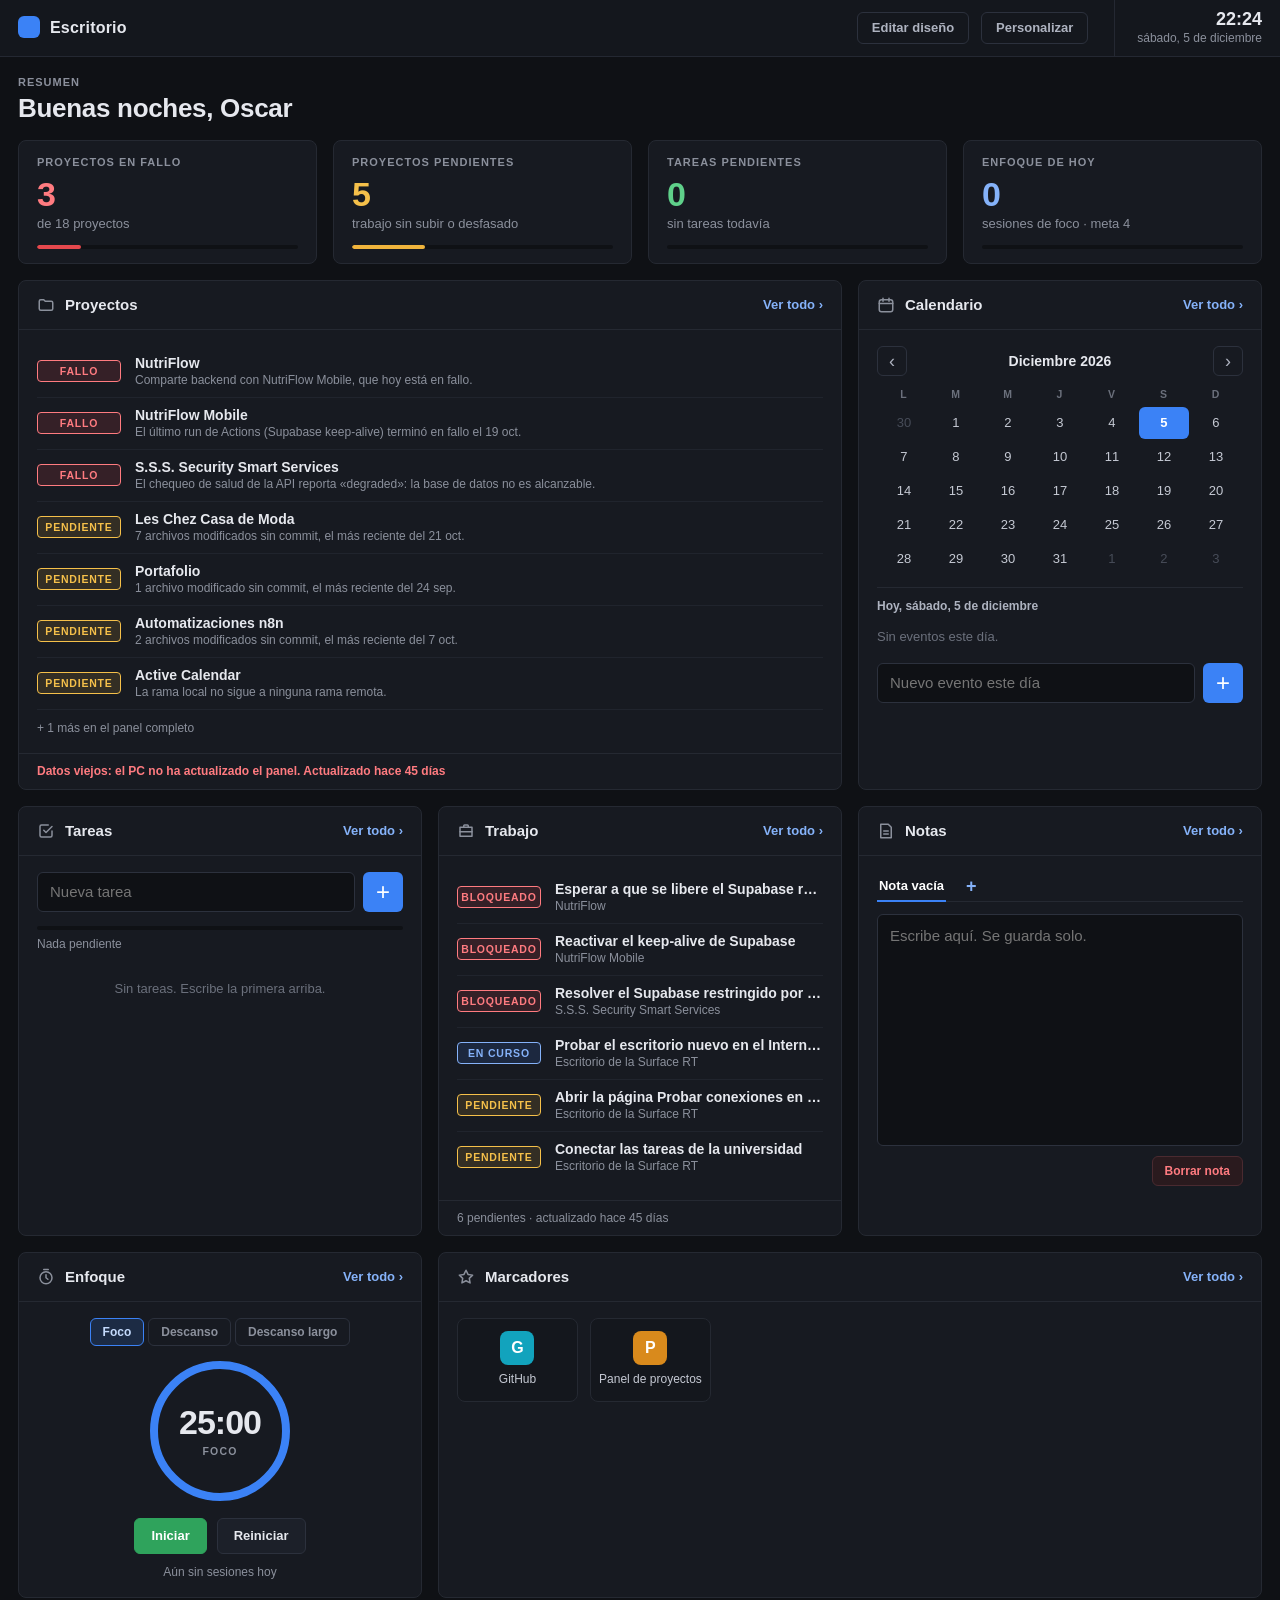
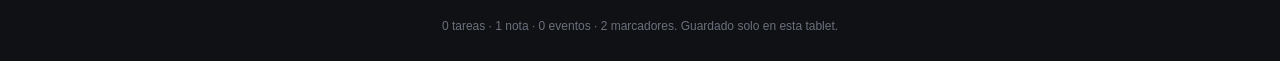
==== commit 513dab27: "Escritorio: diseño uniforme a ancho completo, vistas de detalle, personalización y enlace de trabajo" ====
--- a/index.html
+++ b/index.html
@@ -6,79 +6,56 @@
 <meta name="viewport" content="width=device-width, initial-scale=1">
 <title>Escritorio</title>
 <link rel="stylesheet" href="os/os.css">
+<style id="theme-css"></style>
 </head><body>
+
+<div class="topbar"><div class="in clear">
+  <a class="brand" href="#/"><span class="logo"></span>Escritorio</a>
+  <div class="tr">
+    <button class="tbtn" id="btn-edit" type="button">Editar diseño</button>
+    <button class="tbtn" id="btn-custom" type="button">Personalizar</button>
+    <div class="clk"><b id="clock">--:--</b><span id="today"></span></div>
+  </div>
+</div></div>
+
 <div class="wrap">
-
-  <div class="top clear">
-    <div class="l">
-      <div class="hello" id="hello">Hola</div>
-      <div class="sub" id="sub"></div>
-    </div>
-    <div class="r">
-      <div id="clock">--:--</div>
-      <div id="today"></div>
-    </div>
+ <div id="main">
+  <div class="ph">
+    <div class="kick">RESUMEN</div>
+    <h1 id="hello">Hola</h1>
   </div>
 
   <div id="warn"></div>
 
-  <div id="proy" class="card k-blue">
-    <div class="ch">
-      <div class="badge b-blue"><svg class="ic" viewBox="0 0 24 24"><path d="M3 7a2 2 0 0 1 2-2h4l2 2h8a2 2 0 0 1 2 2v8a2 2 0 0 1-2 2H5a2 2 0 0 1-2-2z"/></svg></div>
-      <h2>Proyectos</h2>
-      <a class="open" href="proyectos/">Abrir el panel completo &#8250;</a>
-    </div>
-    <div id="proy-body"><div class="empty">Cargando el estado de los proyectos...</div></div>
+  <div id="editbar" class="clear">
+    <div class="et"><b>Modo edición.</b> Arrastra cada tarjeta por su barra superior o usa las flechas. Cambia el tamaño con − y +.</div>
+    <div class="er"><span id="hidden-list"></span><button class="btn sm" id="btn-reset" type="button">Restablecer</button> <button class="btn sm pri" id="btn-done" type="button">Listo</button></div>
   </div>
 
-  <div class="cols clear">
+  <div class="row" id="grid">
 
-    <div class="col" id="c1">
-      <div class="card k-green">
-        <div class="ch">
-          <div class="badge b-green"><svg class="ic" viewBox="0 0 24 24"><path d="M9 11l3 3 8-8"/><path d="M20 12v6a2 2 0 0 1-2 2H6a2 2 0 0 1-2-2V6a2 2 0 0 1 2-2h9"/></svg></div>
-          <h2>Tareas</h2>
-          <span class="ex" id="t-ex"></span>
-        </div>
-        <form id="t-form" class="addrow" autocomplete="off">
-          <input class="field" id="t-in" type="text" placeholder="Nueva tarea" maxlength="200">
-          <button class="go" type="submit" aria-label="Agregar tarea">+</button>
-        </form>
-        <div class="prog"><div class="bar"><i id="t-bar"></i></div><span id="t-count"></span></div>
-        <ul id="tasks-list"></ul>
-        <div class="tfoot"><button class="btn sm" id="t-clear" type="button">Limpiar hechas</button></div>
-      </div>
-
-      <div class="card k-rose">
-        <div class="ch">
-          <div class="badge b-rose"><svg class="ic" viewBox="0 0 24 24"><circle cx="12" cy="13" r="8"/><path d="M12 9v4l2.5 2M9 2h6"/></svg></div>
-          <h2>Enfoque</h2>
-        </div>
-        <div class="pomo">
-          <div class="flash" id="p-flash"></div>
-          <div class="modes" id="p-modes"></div>
-          <div class="ring">
-            <svg width="170" height="170" viewBox="0 0 170 170">
-              <circle cx="85" cy="85" r="74" fill="none" stroke="#0f1116" stroke-width="12"/>
-              <circle id="p-arc" cx="85" cy="85" r="74" fill="none" stroke="#ff6f8d" stroke-width="12" stroke-linecap="round" stroke-dasharray="465" stroke-dashoffset="0" transform="rotate(-90 85 85)"/>
-            </svg>
-            <div class="tm" id="p-time">25:00</div>
-            <div class="st" id="p-state">Foco</div>
-          </div>
-          <button class="btn ok" id="p-go" type="button">Iniciar</button>
-          <button class="btn" id="p-reset" type="button">Reiniciar</button>
-          <div class="pdone" id="p-done"></div>
-        </div>
-      </div>
+    <div class="card kpi k-red link s3" data-w="kfail" data-title="Proyectos en fallo" data-go="proyectos/">
+      <div class="cb"><div class="kl">PROYECTOS EN FALLO</div><div class="kn" id="k1n">-</div><div class="kc" id="k1c"></div><div class="kbar"><i id="k1b"></i></div></div>
+    </div>
+    <div class="card kpi k-amber link s3" data-w="kpend" data-title="Proyectos pendientes" data-go="proyectos/">
+      <div class="cb"><div class="kl">PROYECTOS PENDIENTES</div><div class="kn" id="k2n">-</div><div class="kc" id="k2c"></div><div class="kbar"><i id="k2b"></i></div></div>
+    </div>
+    <div class="card kpi k-green link s3" data-w="ktask" data-title="Tareas pendientes" data-go="#/tareas">
+      <div class="cb"><div class="kl">TAREAS PENDIENTES</div><div class="kn" id="k3n">0</div><div class="kc" id="k3c"></div><div class="kbar"><i id="k3b"></i></div></div>
+    </div>
+    <div class="card kpi k-blue link s3" data-w="kfoc" data-title="Enfoque de hoy" data-go="#/enfoque">
+      <div class="cb"><div class="kl">ENFOQUE DE HOY</div><div class="kn" id="k4n">0</div><div class="kc" id="k4c"></div><div class="kbar"><i id="k4b"></i></div></div>
     </div>
 
-    <div class="col" id="c2">
-      <div class="card k-violet">
-        <div class="ch">
-          <div class="badge b-violet"><svg class="ic" viewBox="0 0 24 24"><rect x="3" y="5" width="18" height="16" rx="3"/><path d="M8 3v4M16 3v4M3 10h18"/></svg></div>
-          <h2>Calendario</h2>
-          <button class="btn sm" id="cal-today" type="button" style="float:right;margin-top:1px">Hoy</button>
-        </div>
+    <div class="card s8" data-w="proy" data-title="Proyectos" id="proy">
+      <div class="ch" data-go="proyectos/"><svg class="ic" viewBox="0 0 24 24"><path d="M3 7a2 2 0 0 1 2-2h4l2 2h8a2 2 0 0 1 2 2v8a2 2 0 0 1-2 2H5a2 2 0 0 1-2-2z"/></svg><h2>Proyectos</h2><a class="ex" href="proyectos/">Ver todo &#8250;</a></div>
+      <div class="cb" id="proy-body"><div class="empty">Cargando el estado de los proyectos...</div></div>
+      <div class="cf" id="proy-foot"></div>
+    </div>
+
+    <div class="card s4" data-w="cal" data-title="Calendario">
+      <div class="ch" data-go="#/calendario"><svg class="ic" viewBox="0 0 24 24"><rect x="3" y="5" width="18" height="16" rx="3"/><path d="M8 3v4M16 3v4M3 10h18"/></svg><h2>Calendario</h2><a class="ex" href="#/calendario">Ver todo &#8250;</a></div>
+      <div class="cb">
         <div class="cal-nav clear"><button class="nv" id="cal-prev" type="button" aria-label="Mes anterior">&#8249;</button><button class="nv n" id="cal-next" type="button" aria-label="Mes siguiente">&#8250;</button><div class="ttl" id="cal-ttl"></div></div>
         <table class="cal" id="cal"></table>
         <div class="day">
@@ -90,56 +67,91 @@
           </form>
         </div>
       </div>
+    </div>
 
-      <div class="card k-cyan">
-        <div class="ch">
-          <div class="badge b-cyan"><svg class="ic" viewBox="0 0 24 24"><path d="M12 3l2.7 5.6 6.1.9-4.4 4.3 1 6.1L12 17l-5.4 2.9 1-6.1L3.2 9.5l6.1-.9z"/></svg></div>
-          <h2>Marcadores</h2>
-        </div>
-        <div class="marks clear" id="marks"></div>
-        <div class="mform" id="m-form-box" style="display:none">
-          <form id="m-form" autocomplete="off">
-            <input class="field" id="m-n" type="text" placeholder="Nombre" maxlength="40">
-            <input class="field" id="m-u" type="text" placeholder="Dirección, por ejemplo github.com" maxlength="300">
-            <button class="btn pri sm" type="submit">Guardar marcador</button>
-          </form>
-        </div>
-        <div class="mtools">
-          <button class="btn sm" id="m-add" type="button">+ Agregar</button>
-          <button class="btn sm" id="m-edit" type="button">Editar</button>
-        </div>
+    <div class="card s4" data-w="tasks" data-title="Tareas">
+      <div class="ch" data-go="#/tareas"><svg class="ic" viewBox="0 0 24 24"><path d="M9 11l3 3 8-8"/><path d="M20 12v6a2 2 0 0 1-2 2H6a2 2 0 0 1-2-2V6a2 2 0 0 1 2-2h9"/></svg><h2>Tareas</h2><a class="ex" href="#/tareas">Ver todo &#8250;</a></div>
+      <div class="cb">
+        <form id="t-form" class="addrow" autocomplete="off">
+          <input class="field" id="t-in" type="text" placeholder="Nueva tarea" maxlength="200">
+          <button class="go" type="submit" aria-label="Agregar tarea">+</button>
+        </form>
+        <div class="prog"><div class="bar"><i id="t-bar"></i></div><span id="t-count"></span></div>
+        <ul id="tasks-list"></ul>
+        <div class="tfoot"><button class="btn sm" id="t-clear" type="button">Limpiar hechas</button></div>
       </div>
     </div>
 
-    <div class="col" id="c3">
-      <div class="card k-amber">
-        <div class="ch">
-          <div class="badge b-amber"><svg class="ic" viewBox="0 0 24 24"><path d="M5 3h10l4 4v14H5z"/><path d="M9 12h6M9 16h6"/></svg></div>
-          <h2>Notas</h2>
-        </div>
+    <div class="card s4" data-w="work" data-title="Trabajo" id="work">
+      <div class="ch" data-go="#/trabajo"><svg class="ic" viewBox="0 0 24 24"><path d="M4 7h16v12H4z"/><path d="M9 7V5a1 1 0 0 1 1-1h4a1 1 0 0 1 1 1v2M4 13h16"/></svg><h2>Trabajo</h2><a class="ex" href="#/trabajo">Ver todo &#8250;</a></div>
+      <div class="cb" id="work-body"><div class="empty">Sin datos todavía.</div></div>
+      <div class="cf" id="work-foot"></div>
+    </div>
+
+    <div class="card s4" data-w="notes" data-title="Notas">
+      <div class="ch" data-go="#/notas"><svg class="ic" viewBox="0 0 24 24"><path d="M5 3h10l4 4v14H5z"/><path d="M9 12h6M9 16h6"/></svg><h2>Notas</h2><a class="ex" href="#/notas">Ver todo &#8250;</a></div>
+      <div class="cb">
         <div class="nchips" id="n-chips"></div>
         <textarea class="field" id="note-text" placeholder="Escribe aquí. Se guarda solo."></textarea>
         <div class="nfoot clear"><span id="n-info"></span><button class="btn sm warn" id="n-del" type="button">Borrar nota</button></div>
       </div>
+    </div>
 
-      <div class="card k-blue">
-        <div class="ch">
-          <div class="badge b-blue"><svg class="ic" viewBox="0 0 24 24"><circle cx="12" cy="12" r="3"/><path d="M19.4 15a1.7 1.7 0 0 0 .3 1.8l.1.1a2 2 0 1 1-2.8 2.8l-.1-.1a1.7 1.7 0 0 0-1.8-.3 1.7 1.7 0 0 0-1 1.5V21a2 2 0 1 1-4 0v-.1a1.7 1.7 0 0 0-1.1-1.5 1.7 1.7 0 0 0-1.8.3l-.1.1a2 2 0 1 1-2.8-2.8l.1-.1a1.7 1.7 0 0 0 .3-1.8 1.7 1.7 0 0 0-1.5-1H3a2 2 0 1 1 0-4h.1a1.7 1.7 0 0 0 1.5-1.1 1.7 1.7 0 0 0-.3-1.8l-.1-.1a2 2 0 1 1 2.8-2.8l.1.1a1.7 1.7 0 0 0 1.8.3H9a1.7 1.7 0 0 0 1-1.5V3a2 2 0 1 1 4 0v.1a1.7 1.7 0 0 0 1 1.5 1.7 1.7 0 0 0 1.8-.3l.1-.1a2 2 0 1 1 2.8 2.8l-.1.1a1.7 1.7 0 0 0-.3 1.8V9a1.7 1.7 0 0 0 1.5 1H21a2 2 0 1 1 0 4h-.1a1.7 1.7 0 0 0-1.5 1z"/></svg></div>
-          <h2>Sistema</h2>
+    <div class="card s4" data-w="pomo" data-title="Enfoque">
+      <div class="ch" data-go="#/enfoque"><svg class="ic" viewBox="0 0 24 24"><circle cx="12" cy="13" r="8"/><path d="M12 9v4l2.5 2M9 2h6"/></svg><h2>Enfoque</h2><a class="ex" href="#/enfoque">Ver todo &#8250;</a></div>
+      <div class="cb pomo">
+        <div class="flash" id="p-flash"></div>
+        <div class="modes" id="p-modes"></div>
+        <div class="ring">
+          <svg width="150" height="150" viewBox="0 0 150 150">
+            <circle id="p-track" cx="75" cy="75" r="66" fill="none" stroke="#0f1115" stroke-width="8"/>
+            <circle id="p-arc" cx="75" cy="75" r="66" fill="none" stroke="#3b82f6" stroke-width="8" stroke-linecap="round" stroke-dasharray="415" stroke-dashoffset="0" transform="rotate(-90 75 75)"/>
+          </svg>
+          <div class="tm" id="p-time">25:00</div>
+          <div class="st" id="p-state">FOCO</div>
         </div>
-        <div class="empty" id="sys-info" style="padding-top:0;text-align:left"></div>
-        <div class="foot" style="text-align:left;padding:0">
-          <button id="open-backup" type="button" style="margin-left:0">Respaldo</button><a href="prueba/">Probar conexiones</a>
-        </div>
+        <button class="btn ok" id="p-go" type="button">Iniciar</button>
+        <button class="btn" id="p-reset" type="button">Reiniciar</button>
+        <div class="pdone" id="p-done"></div>
+      </div>
+    </div>
+
+    <div class="card s8" data-w="marks" data-title="Marcadores">
+      <div class="ch" data-go="#/marcadores"><svg class="ic" viewBox="0 0 24 24"><path d="M12 3l2.7 5.6 6.1.9-4.4 4.3 1 6.1L12 17l-5.4 2.9 1-6.1L3.2 9.5l6.1-.9z"/></svg><h2>Marcadores</h2><a class="ex" href="#/marcadores">Ver todo &#8250;</a></div>
+      <div class="cb">
+        <div class="marks clear" id="marks"></div>
       </div>
     </div>
 
   </div>
+
+  <div class="foot" id="sys-info"></div>
+ </div>
+
+ <div id="view"></div>
 </div>
 
 <div id="toast"><span id="toast-t"></span><button class="btn sm pri" id="toast-b" type="button">Deshacer</button></div>
 
-<div id="modal"><div class="box">
+<div id="modal-custom" class="modal"><div class="box">
+  <h2>Personalizar</h2>
+  <p>Los cambios se aplican al momento y se guardan en esta tablet.</p>
+  <h3>Tema</h3>
+  <div class="seg" id="seg-theme"></div>
+  <h3>Color de acento</h3>
+  <div class="sw" id="sw-accent"></div>
+  <h3>Tamaño de la interfaz</h3>
+  <div class="seg" id="seg-scale"></div>
+  <h3>Widgets visibles</h3>
+  <div class="tg" id="tg-widgets"></div>
+  <h3>Diseño</h3>
+  <div class="mrow l"><button class="btn sm" id="c-edit" type="button">Editar diseño</button> <button class="btn sm" id="c-reset" type="button">Restablecer diseño</button></div>
+  <h3>Datos</h3>
+  <div class="mrow l"><button class="btn sm" id="open-backup" type="button">Respaldo</button> <a class="btn sm" href="prueba/">Probar conexiones</a></div>
+  <div class="mrow"><button class="btn pri" id="c-close" type="button">Cerrar</button></div>
+</div></div>
+
+<div id="modal" class="modal"><div class="box">
   <h2>Respaldo de tus datos</h2>
   <p>Todo lo que escribes aquí vive solo en esta tablet. Cada día se guarda una copia automática (las últimas 7). Si Internet Explorer borra el historial con los datos de sitios, también se borrarían las copias, así que de vez en cuando copia el texto de abajo a un lugar seguro.</p>
   <h3>Copias automáticas</h3>
--- a/os/os.css
+++ b/os/os.css
@@ -1,234 +1,371 @@
 /* Escritorio para la Surface RT (Internet Explorer 11).
-   Solo CSS que IE 11 entiende: sin variables, sin grid, sin gap, sin backdrop-filter.
-   Las columnas son floats; las formas redondeadas, degradados y sombras suaves dan el relieve. */
+   Criterio: superficies planas con borde fino, radios pequeños, un solo color de acento y color solo para estados.
+   La rejilla usa flexbox (IE 11 lo soporta): cada fila tiene tarjetas del mismo alto y la misma separación de 20 px.
+   Sin variables CSS, sin grid, sin gap, sin sombras pesadas (la CPU de la tablet es lenta). */
 
 html, body { margin: 0; padding: 0; }
 body {
-  background-color: #0d0e12;
-  background-image:
-    radial-gradient(ellipse 900px 520px at 8% -8%, rgba(74, 158, 237, 0.17), rgba(74, 158, 237, 0) 62%),
-    radial-gradient(ellipse 820px 520px at 100% 2%, rgba(167, 123, 255, 0.13), rgba(167, 123, 255, 0) 60%),
-    radial-gradient(ellipse 900px 600px at 50% 112%, rgba(60, 207, 110, 0.07), rgba(60, 207, 110, 0) 60%);
-  background-repeat: no-repeat;
-  color: #f3f4f7;
-  font-family: "Segoe UI", "Segoe UI Symbol", Arial, sans-serif;
-  font-size: 15px;
+  background-color: #0f1115;
+  color: #e6e8ee;
+  font-family: "Segoe UI", Arial, sans-serif;
+  font-size: 14px;
+  line-height: 1.4;
   -ms-touch-action: manipulation;
   touch-action: manipulation;
-  -webkit-text-size-adjust: 100%;
   -ms-text-size-adjust: 100%;
 }
 * { box-sizing: border-box; }
 a { color: inherit; text-decoration: none; }
-button, input, textarea { font-family: inherit; font-size: 16px; color: inherit; margin: 0; }
+button, input, textarea { font-family: inherit; font-size: 15px; color: inherit; margin: 0; }
 button { cursor: pointer; border: 0; background: none; padding: 0; }
 button:focus, a:focus { outline: none; }
 input::-ms-clear { display: none; }
 ul { list-style: none; margin: 0; padding: 0; }
 .clear:after { content: ""; display: table; clear: both; }
 
-.wrap { max-width: 1480px; margin: 0 auto; padding: 20px 28px 30px 28px; }
-
-/* ---------- cabecera ---------- */
-.top { margin-bottom: 18px; }
-.top .l { float: left; padding-top: 4px; }
-.top .r { float: right; text-align: right; }
-.hello { font-size: 26px; font-weight: 600; letter-spacing: -0.3px; }
-.hello b { font-weight: 600; color: #7db8f2; }
-.sub { margin-top: 5px; font-size: 15px; color: #a5a8b2; }
-.sub .pill { display: inline-block; margin-right: 8px; padding: 3px 11px; border-radius: 12px; background: rgba(255, 255, 255, 0.06); border: 1px solid rgba(255, 255, 255, 0.07); font-size: 13px; color: #d4d7de; }
-#clock { font-size: 56px; font-weight: 200; line-height: 54px; letter-spacing: -2px; }
-#today { margin-top: 4px; font-size: 15px; color: #a5a8b2; }
-
-/* ---------- tarjetas ---------- */
-.card {
-  position: relative;
-  margin-bottom: 18px;
-  padding: 18px 20px 18px 20px;
-  border-radius: 22px;
-  border: 1px solid #272b36;
-  background-color: #171a21;
-  background-image: linear-gradient(160deg, #1e222b 0%, #15171d 100%);
-  box-shadow: 0 10px 26px rgba(0, 0, 0, 0.40), inset 0 1px 0 rgba(255, 255, 255, 0.06);
-  -webkit-animation: rise 0.45s ease-out both;
-  animation: rise 0.45s ease-out both;
+/* ---------- barra superior ---------- */
+.topbar { background-color: #14171d; border-bottom: 1px solid #242832; }
+.topbar .in { max-width: 1680px; margin: 0 auto; padding: 0 18px; height: 56px; }
+.brand { float: left; line-height: 56px; font-size: 16px; font-weight: 600; letter-spacing: 0.2px; }
+.brand .logo { display: inline-block; width: 22px; height: 22px; margin-right: 10px; border-radius: 6px; background-color: #3b82f6; vertical-align: -5px; }
+.tr { float: right; height: 56px; }
+.tbtn { display: inline-block; height: 32px; margin: 12px 0 0 8px; padding: 0 14px; border: 1px solid #2c313d; border-radius: 6px; line-height: 30px; font-size: 13px; font-weight: 600; color: #aeb3c0; vertical-align: top; }
+.tbtn:active { background-color: #1c2029; }
+.clk { display: inline-block; margin-left: 22px; padding-left: 22px; border-left: 1px solid #242832; height: 56px; text-align: right; vertical-align: top; }
+.clk b { display: block; padding-top: 8px; font-size: 20px; line-height: 22px; font-weight: 600; }
+.clk span { display: block; font-size: 12px; line-height: 16px; color: #8b909c; }
+
+/* ---------- página ---------- */
+.wrap { max-width: 1680px; margin: 0 auto; padding: 18px 18px 26px 18px; }
+.ph { margin-bottom: 16px; }
+.kick { font-size: 11px; font-weight: 700; letter-spacing: 1px; color: #8b909c; }
+.ph h1 { margin: 2px 0 0 0; font-size: 26px; line-height: 32px; font-weight: 600; letter-spacing: -0.3px; }
+#warn { display: none; margin-bottom: 16px; padding: 10px 16px; border-radius: 8px; background-color: #e5484d; color: #fff; font-weight: 600; }
+
+/* ---------- rejilla: filas de tarjetas con el mismo alto ---------- */
+.row { display: -ms-flexbox; display: flex; -ms-flex-wrap: wrap; flex-wrap: wrap; -ms-flex-align: stretch; align-items: stretch; margin: 0 -8px; }
+.card { -ms-flex: 0 0 auto; flex: 0 0 auto; display: -ms-flexbox; display: flex; -ms-flex-direction: column; flex-direction: column; margin: 0 8px 16px 8px; background-color: #171a21; border: 1px solid #252932; border-radius: 8px; }
+.s3 { width: calc(25% - 16px); }
+.s4 { width: calc(33.333% - 16px); }
+.s6 { width: calc(50% - 16px); }
+.s8 { width: calc(66.666% - 16px); }
+.s12 { width: calc(100% - 16px); }
+.card.hid { display: none; }
+
+.ch { padding: 13px 18px; border-bottom: 1px solid #252932; overflow: hidden; }
+.ch svg { float: left; width: 18px; height: 18px; margin: 2px 10px 0 0; }
+.ch h2 { float: left; margin: 0; font-size: 15px; line-height: 22px; font-weight: 600; }
+.ch .ex { float: right; line-height: 22px; font-size: 13px; color: #8b909c; }
+.ch a.ex { color: #6ea8fe; font-weight: 600; }
+.ch .btn { float: right; margin: -3px 0 -3px 8px; }
+.ic { fill: none; stroke: #8b909c; stroke-width: 2; stroke-linecap: round; stroke-linejoin: round; }
+.cb { -ms-flex: 1 1 auto; flex: 1 1 auto; padding: 16px 18px; }
+.cf { padding: 9px 18px; border-top: 1px solid #252932; font-size: 12px; color: #8b909c; }
+.cf.stale { color: #ff7b80; font-weight: 700; }
+
+/* ---------- botones y campos ---------- */
+.btn { display: inline-block; height: 36px; padding: 0 16px; border: 1px solid #2c313d; border-radius: 6px; background-color: #1c2029; line-height: 34px; font-size: 13px; font-weight: 600; color: #e6e8ee; white-space: nowrap; }
+.btn:active { background-color: #232834; }
+.btn.pri { border-color: #3b82f6; background-color: #3b82f6; color: #fff; }
+.btn.ok { border-color: #2fa35c; background-color: #2fa35c; color: #fff; }
+.btn.warn { border-color: #4a2a30; background-color: #2a1a1e; color: #ff7b80; }
+.btn.sm { height: 30px; line-height: 28px; padding: 0 12px; font-size: 12px; }
+.field { display: block; width: 100%; height: 40px; padding: 0 12px; border: 1px solid #2c313d; border-radius: 6px; background-color: #0f1115; color: #e6e8ee; }
+.field:focus { border-color: #3b82f6; }
+textarea.field { height: auto; padding: 10px 12px; resize: none; line-height: 1.5; }
+.addrow { position: relative; margin-bottom: 14px; padding-right: 48px; }
+.addrow .go { position: absolute; right: 0; top: 0; width: 40px; height: 40px; border-radius: 6px; background-color: #3b82f6; color: #fff; font-size: 24px; line-height: 38px; text-align: center; }
+.empty { padding: 20px 8px; text-align: center; font-size: 13px; color: #6b707c; }
+
+/* ---------- indicadores ---------- */
+.kpi .cb { padding: 14px 18px 14px 18px; }
+.kl { font-size: 11px; font-weight: 700; letter-spacing: 1px; color: #8b909c; }
+.kn { margin-top: 4px; font-size: 34px; line-height: 38px; font-weight: 600; letter-spacing: -1px; }
+.kc { margin-top: 2px; font-size: 13px; color: #8b909c; }
+.kbar { height: 4px; margin-top: 12px; border-radius: 2px; background-color: #0f1115; overflow: hidden; }
+.kbar i { display: block; height: 4px; width: 0; border-radius: 2px; }
+.k-red .kn { color: #ff7b80; } .k-red .kbar i { background-color: #e5484d; }
+.k-amber .kn { color: #f5c04a; } .k-amber .kbar i { background-color: #f0b43c; }
+.k-green .kn { color: #5fd08a; } .k-green .kbar i { background-color: #34c46a; }
+.k-blue .kn { color: #6ea8fe; } .k-blue .kbar i { background-color: #3b82f6; }
+.kpi.link { cursor: pointer; }
+
+/* ---------- proyectos ---------- */
+.al { height: 52px; padding: 8px 0 0 0; border-bottom: 1px solid #20242d; overflow: hidden; cursor: pointer; }
+.al:last-child { border-bottom: 0; }
+.al .chip, .pgi .chip { float: left; width: 84px; margin: 6px 14px 0 0; height: 22px; line-height: 20px; border-radius: 4px; border: 1px solid; text-align: center; font-size: 10.5px; font-weight: 700; letter-spacing: 0.8px; }
+.al .txt { overflow: hidden; }
+.al .nm { font-size: 14px; font-weight: 600; line-height: 18px; white-space: nowrap; overflow: hidden; text-overflow: ellipsis; }
+.al .ft { font-size: 12px; line-height: 16px; color: #8b909c; white-space: nowrap; overflow: hidden; text-overflow: ellipsis; }
+.c-azul { color: #6ea8fe; border-color: rgba(59, 130, 246, 0.45); background-color: rgba(59, 130, 246, 0.14); }
+.c-verde { color: #5fd08a; border-color: rgba(52, 196, 106, 0.45); background-color: rgba(52, 196, 106, 0.13); }
+.c-rojo { color: #ff7b80; border-color: rgba(229, 72, 77, 0.45); background-color: rgba(229, 72, 77, 0.14); }
+.c-ambar { color: #f5c04a; border-color: rgba(240, 180, 60, 0.45); background-color: rgba(240, 180, 60, 0.13); }
+.allok { padding: 40px 10px; text-align: center; font-size: 15px; color: #5fd08a; }
+.more { padding-top: 10px; font-size: 12px; color: #8b909c; }
+
+/* ---------- tareas ---------- */
+.prog { margin-bottom: 8px; }
+.prog .bar { height: 4px; border-radius: 2px; background-color: #0f1115; overflow: hidden; }
+.prog .bar i { display: block; height: 4px; width: 0; border-radius: 2px; background-color: #34c46a; -webkit-transition: width 0.3s; transition: width 0.3s; }
+.prog span { display: block; margin-top: 6px; font-size: 12px; color: #8b909c; }
+#tasks-list { max-height: 214px; overflow-y: auto; overflow-x: hidden; }
+.task { position: relative; min-height: 42px; padding: 3px 38px 3px 34px; border-bottom: 1px solid #20242d; }
+.task:last-child { border-bottom: 0; }
+.task .chk { position: absolute; left: 2px; top: 10px; width: 20px; height: 20px; border-radius: 10px; border: 2px solid #4a505e; }
+.task .chk svg { display: none; width: 12px; height: 12px; margin: 2px 0 0 2px; stroke: #fff; }
+.task.done .chk { border-color: #34c46a; background-color: #34c46a; }
+.task.done .chk svg { display: block; }
+.task .tx { display: block; padding: 9px 0; line-height: 20px; word-wrap: break-word; }
+.task.done .tx { color: #6b707c; text-decoration: line-through; }
+.task .del { position: absolute; right: 0; top: 4px; width: 32px; height: 32px; font-size: 20px; line-height: 30px; color: #6b707c; text-align: center; }
+.tfoot { margin-top: 10px; text-align: right; }
+
+/* ---------- calendario ---------- */
+.cal-nav { margin-bottom: 6px; height: 30px; }
+.cal-nav .nv { float: left; width: 30px; height: 30px; border: 1px solid #2c313d; border-radius: 6px; font-size: 18px; line-height: 26px; text-align: center; color: #aeb3c0; }
+.cal-nav .nv.n { float: right; }
+.cal-nav .ttl { text-align: center; font-size: 14px; font-weight: 600; line-height: 30px; }
+table.cal { width: 100%; border-collapse: separate; border-spacing: 2px; table-layout: fixed; }
+table.cal th { padding: 3px 0; font-size: 10.5px; font-weight: 700; letter-spacing: 0.8px; color: #6b707c; text-align: center; }
+table.cal td { height: 32px; padding: 0; border-radius: 6px; text-align: center; font-size: 13px; line-height: 32px; color: #c5c9d3; cursor: pointer; position: relative; }
+table.cal td.o { color: #474c58; }
+table.cal td.has:after { content: ""; position: absolute; left: 50%; bottom: 3px; width: 4px; height: 4px; margin-left: -2px; border-radius: 2px; background-color: #6ea8fe; }
+table.cal td.hoy { border: 1px solid #3b82f6; line-height: 30px; color: #fff; font-weight: 700; }
+table.cal td.sel { background-color: #3b82f6; color: #fff; font-weight: 700; border: 0; line-height: 32px; }
+table.cal td.sel:after { background-color: #fff; }
+.day { margin-top: 10px; padding-top: 10px; border-top: 1px solid #252932; }
+.day h3 { margin: 0 0 6px 0; font-size: 12px; font-weight: 700; color: #aeb3c0; }
+#day-list { max-height: 92px; overflow-y: auto; }
+.ev { position: relative; margin-bottom: 4px; padding: 6px 34px 6px 12px; border-radius: 6px; background-color: #1c2029; border-left: 3px solid #3b82f6; line-height: 18px; word-wrap: break-word; }
+.ev .del { position: absolute; right: 2px; top: 2px; width: 30px; height: 30px; font-size: 18px; line-height: 28px; color: #6b707c; text-align: center; }
+.day .empty { padding: 8px 0; text-align: left; }
+.day .addrow { margin: 8px 0 0 0; }
+.day .addrow .go { background-color: #3b82f6; }
+
+/* ---------- notas ---------- */
+.nchips { margin-bottom: 12px; min-height: 30px; border-bottom: 1px solid #252932; }
+.nchip { display: inline-block; max-width: 130px; height: 30px; margin: 0 14px -1px 0; padding: 0 2px; border-bottom: 2px solid transparent; line-height: 28px; font-size: 13px; font-weight: 600; color: #8b909c; white-space: nowrap; overflow: hidden; text-overflow: ellipsis; vertical-align: top; }
+.nchip.on { border-bottom-color: #3b82f6; color: #fff; }
+.nchip.plus { margin-right: 0; padding: 0 6px; font-size: 18px; color: #6ea8fe; }
+#note-text { height: 232px; }
+.nfoot { margin-top: 10px; height: 30px; }
+.nfoot span { float: left; line-height: 30px; font-size: 12px; color: #8b909c; }
+.nfoot .btn { float: right; }
+
+/* ---------- marcadores ---------- */
+.marks { margin: 0 -6px; }
+.mk { float: left; width: 16.666%; padding: 0 6px; margin-bottom: 4px; }
+.mk a, .mk .in { display: block; position: relative; height: 84px; padding: 12px 6px 0 6px; border: 1px solid #252932; border-radius: 8px; background-color: #14171d; text-align: center; overflow: hidden; }
+.mk a:active { background-color: #1c2029; }
+.mk .lt { display: block; width: 34px; height: 34px; margin: 0 auto 6px auto; border-radius: 8px; line-height: 34px; font-size: 16px; font-weight: 700; color: #fff; }
+.mk .nm { display: block; font-size: 12px; line-height: 16px; color: #c5c9d3; white-space: nowrap; overflow: hidden; text-overflow: ellipsis; }
+.mk .x { position: absolute; right: 4px; top: 4px; width: 24px; height: 24px; border-radius: 12px; background-color: #e5484d; color: #fff; font-size: 15px; line-height: 22px; text-align: center; font-weight: 700; }
+.s3 .mk { width: 50%; } .s4 .mk { width: 33.333%; } .s6 .mk { width: 25%; } .s8 .mk { width: 16.666%; } .s12 .mk { width: 12.5%; }
+.mform { padding-top: 8px; }
+.mform .field { margin-bottom: 8px; }
+
+/* ---------- enfoque ---------- */
+.pomo { text-align: center; }
+.modes { margin-bottom: 10px; }
+.modes .m { display: inline-block; height: 28px; margin: 0 2px; padding: 0 12px; border: 1px solid #2c313d; border-radius: 6px; line-height: 26px; font-size: 12px; font-weight: 600; color: #8b909c; }
+.modes .m.on { border-color: #3b82f6; background-color: rgba(59, 130, 246, 0.16); color: #cfe1ff; }
+.ring { position: relative; width: 150px; height: 150px; margin: 0 auto 12px auto; }
+.ring svg { position: absolute; left: 0; top: 0; }
+.ring .tm { position: absolute; left: 0; right: 0; top: 46px; font-size: 34px; line-height: 40px; font-weight: 600; letter-spacing: -1px; }
+.ring .st { position: absolute; left: 0; right: 0; top: 88px; font-size: 10.5px; font-weight: 700; letter-spacing: 1.2px; color: #8b909c; }
+.pomo .btn { margin: 0 3px; }
+.pdone { margin-top: 10px; font-size: 12px; color: #8b909c; }
+.flash { display: none; margin-bottom: 10px; padding: 8px 12px; border-radius: 6px; background-color: rgba(59, 130, 246, 0.16); border: 1px solid rgba(59, 130, 246, 0.45); color: #cfe1ff; font-weight: 600; }
+
+/* ---------- pie, aviso y deshacer ---------- */
+.foot { padding: 4px 0 0 0; text-align: center; font-size: 12px; color: #6b707c; }
+#toast { display: none; position: fixed; left: 50%; bottom: 22px; width: 340px; margin-left: -170px; padding: 8px 8px 8px 16px; border-radius: 8px; background-color: #242832; border: 1px solid #343a48; z-index: 50; }
+#toast span { display: inline-block; width: 210px; line-height: 30px; vertical-align: middle; overflow: hidden; text-overflow: ellipsis; white-space: nowrap; }
+#toast .btn { float: right; }
+
+/* ---------- respaldo ---------- */
+.modal { display: none; position: fixed; left: 0; top: 0; right: 0; bottom: 0; z-index: 60; background-color: rgba(5, 6, 9, 0.8); overflow-y: auto; }
+.modal .box { width: 620px; max-width: 94%; margin: 36px auto; padding: 22px; border-radius: 8px; border: 1px solid #2c313d; background-color: #171a21; }
+.modal h2 { margin: 0 0 4px 0; font-size: 18px; }
+.modal p { margin: 0 0 14px 0; font-size: 13px; line-height: 1.5; color: #8b909c; }
+.modal h3 { margin: 16px 0 8px 0; font-size: 13px; color: #e6e8ee; }
+.modal textarea { height: 110px; font-family: Consolas, monospace; font-size: 12px; }
+.bk { margin-bottom: 6px; height: 40px; padding: 0 6px 0 14px; border-radius: 6px; background-color: #1c2029; line-height: 40px; }
+.bk .btn { float: right; margin-top: 5px; }
+.mrow { margin-top: 12px; text-align: right; }
+.mrow.l { text-align: left; margin-top: 4px; }
+.mrow a.btn { text-decoration: none; }
+
+/* ---------- modo edicion ---------- */
+#editbar { display: none; margin-bottom: 16px; padding: 10px 14px; border: 1px dashed #3b82f6; border-radius: 8px; background-color: rgba(59, 130, 246, 0.08); }
+#editbar .et { float: left; line-height: 30px; font-size: 13px; color: #c5c9d3; }
+#editbar .er { float: right; }
+#hidden-list { margin-right: 6px; }
+#hidden-list .btn { margin-right: 4px; }
+body.editing #editbar { display: block; }
+.edt { display: none; padding: 6px 8px; border-bottom: 1px dashed #3b82f6; background-color: rgba(59, 130, 246, 0.10); border-radius: 8px 8px 0 0; cursor: move; -ms-touch-action: none; touch-action: none; -ms-user-select: none; user-select: none; }
+body.editing .edt { display: block; }
+body.editing .card { border-style: dashed; border-color: #3b82f6; }
+.edt .nm { float: left; line-height: 28px; font-size: 12px; font-weight: 700; color: #aeb3c0; pointer-events: none; }
+.edt .tl { float: right; }
+.edt .eb { display: inline-block; min-width: 32px; height: 28px; margin-left: 4px; padding: 0 8px; border: 1px solid #2c313d; border-radius: 6px; background-color: #1c2029; line-height: 26px; font-size: 15px; font-weight: 700; text-align: center; color: #e6e8ee; cursor: pointer; }
+.edt .eb.x { font-size: 12px; color: #ff7b80; }
+.edt .zs { display: inline-block; min-width: 28px; line-height: 28px; text-align: center; font-size: 12px; color: #8b909c; }
+.card.dragging { opacity: 0.45; }
+.card.target { border-color: #f0b43c; }
+body.editing .ch a.ex, body.editing .ch .btn { display: none; }
+
+/* ---------- panel de personalizacion ---------- */
+.seg { margin-bottom: 4px; }
+.seg .sg { display: inline-block; height: 34px; margin-right: 6px; padding: 0 16px; border: 1px solid #2c313d; border-radius: 6px; line-height: 32px; font-size: 13px; font-weight: 600; color: #aeb3c0; cursor: pointer; }
+.seg .sg.on { border-color: #3b82f6; background-color: rgba(59, 130, 246, 0.16); color: #cfe1ff; }
+.sw .dot { display: inline-block; width: 34px; height: 34px; margin-right: 10px; border-radius: 17px; border: 3px solid transparent; cursor: pointer; }
+.sw .dot.on { border-color: #e6e8ee; }
+.tg .t { display: inline-block; width: 48%; margin: 0 1% 6px 0; height: 36px; padding: 0 12px; border: 1px solid #2c313d; border-radius: 6px; line-height: 34px; font-size: 13px; color: #8b909c; cursor: pointer; }
+.tg .t.on { color: #e6e8ee; }
+.tg .t i { display: inline-block; width: 14px; height: 14px; margin-right: 10px; border-radius: 3px; border: 2px solid #4a505e; vertical-align: -2px; }
+.tg .t.on i { border-color: #3b82f6; background-color: #3b82f6; }
+
+/* ---------- tema claro ---------- */
+body.light { background-color: #f3f4f7; color: #1d2129; }
+.light .topbar { background-color: #ffffff; border-bottom-color: #e2e5ea; }
+.light .clk { border-left-color: #e2e5ea; }
+.light .tbtn { border-color: #d5d9e0; color: #4a5160; }
+.light .tbtn:active { background-color: #eef0f4; }
+.light .card { background-color: #ffffff; border-color: #e2e5ea; }
+.light .ch, .light .cf, .light .day, .light .nchips { border-color: #e8eaee; }
+.light .kick, .light .kl, .light .kc, .light .ch .ex, .light .cf, .light .prog span, .light .nfoot span, .light .pdone, .light .ring .st, .light .al .ft, .light .more, .light .clk span, .light .edt .nm, .light .edt .zs { color: #667085; }
+.light .ic { stroke: #667085; }
+.light .btn { background-color: #f3f4f7; border-color: #d5d9e0; color: #1d2129; }
+.light .btn:active { background-color: #e8eaee; }
+.light .btn.warn { background-color: #fdecee; border-color: #f3c6ca; color: #c62f35; }
+.light .field { background-color: #f8f9fb; border-color: #d5d9e0; color: #1d2129; }
+.light .kbar, .light .prog .bar { background-color: #e8eaee; }
+.light .k-red .kn { color: #d6343a; } .light .k-amber .kn { color: #b7791f; } .light .k-green .kn { color: #1f9d55; }
+.light .al, .light .task { border-bottom-color: #eceef2; }
+.light .c-rojo { color: #c62f35; background-color: #fdecee; border-color: #f3c6ca; }
+.light .c-ambar { color: #9a6700; background-color: #fff4d6; border-color: #f1d894; }
+.light .allok { color: #1f9d55; }
+.light .task .chk { border-color: #b8bec9; }
+.light .task.done .tx, .light .task .del, .light .ev .del, .light .empty { color: #9aa1ae; }
+.light table.cal th { color: #98a0ae; }
+.light table.cal td { color: #2b303b; }
+.light table.cal td.o { color: #b8bec9; }
+.light table.cal td.hoy { color: #1d2129; }
+.light .cal-nav .nv { border-color: #d5d9e0; color: #4a5160; }
+.light .ev { background-color: #f3f4f7; }
+.light .day h3 { color: #4a5160; }
+.light .nchip { color: #667085; }
+.light .nchip.on { color: #1d2129; }
+.light .mk a, .light .mk .in { background-color: #f8f9fb; border-color: #e2e5ea; }
+.light .mk a:active { background-color: #eef0f4; }
+.light .mk .nm { color: #2b303b; }
+.light .modes .m { border-color: #d5d9e0; color: #667085; }
+.light .modal .box { background-color: #ffffff; border-color: #e2e5ea; }
+.light .modal p { color: #667085; }
+.light .modal h3 { color: #1d2129; }
+.light .bk { background-color: #f3f4f7; }
+.light .foot { color: #98a0ae; }
+.light #editbar .et { color: #4a5160; }
+.light .edt .eb { background-color: #ffffff; border-color: #d5d9e0; color: #1d2129; }
+.light .seg .sg, .light .tg .t { border-color: #d5d9e0; color: #4a5160; }
+.light .tg .t.on { color: #1d2129; }
+.light .tg .t i { border-color: #b8bec9; }
+.light .sw .dot.on { border-color: #1d2129; }
+
+/* ---------- vistas de detalle ---------- */
+.vh { margin-bottom: 16px; }
+.vback { display: inline-block; margin-bottom: 6px; padding: 4px 0; font-size: 13px; font-weight: 700; color: #6ea8fe; }
+.vt h1 { margin: 2px 0 0 0; font-size: 26px; line-height: 32px; font-weight: 600; letter-spacing: -0.3px; }
+.vs { margin-top: 3px; font-size: 13px; color: #8b909c; }
+.gap8 { height: 8px; }
+.hint { margin-top: 12px; font-size: 12px; line-height: 1.5; color: #6b707c; }
+.seg + .vlist, .addrow + .seg { margin-top: 0; }
+.vlist .task { padding-right: 150px; }
+.vlist .task .meta { position: absolute; right: 40px; top: 12px; font-size: 12px; color: #6b707c; }
+.al.wk { height: auto; min-height: 52px; padding-bottom: 8px; cursor: default; }
+.wrapnm, .wrapft { white-space: normal; overflow: visible; text-overflow: clip; }
+.pg { margin-bottom: 18px; padding-bottom: 6px; border-bottom: 1px solid #252932; }
+.pg:last-child { border-bottom: 0; }
+.pgh { margin-bottom: 6px; }
+.pgh b { font-size: 15px; }
+.pgh .pg-chip { float: right; padding: 0 10px; }
+.pgi { padding: 6px 0; overflow: hidden; }
+.pgi .txt { overflow: hidden; }
+.pgi.done { opacity: 0.6; }
+.pgi .nm { font-size: 14px; line-height: 19px; font-weight: 600; }
+.pgi .ft { font-size: 12px; line-height: 16px; color: #8b909c; }
+.tl2 { position: relative; padding: 8px 0 8px 76px; border-bottom: 1px solid #20242d; }
+.tld { position: absolute; left: 0; top: 9px; width: 68px; font-size: 12px; font-weight: 700; color: #8b909c; }
+.tlt { line-height: 1.45; }
+.sub2 { margin: 16px 0 6px 0; font-size: 11px; font-weight: 700; letter-spacing: 1px; color: #8b909c; }
+.ag { padding: 8px 0; border-bottom: 1px solid #20242d; cursor: pointer; }
+.agh { margin-bottom: 3px; font-size: 12px; font-weight: 700; color: #aeb3c0; }
+.agi { padding-left: 10px; margin-bottom: 2px; border-left: 3px solid #3b82f6; line-height: 1.4; }
+.nlist { max-height: 470px; overflow-y: auto; }
+.nlist li { padding: 9px 12px; border-left: 3px solid transparent; border-bottom: 1px solid #20242d; cursor: pointer; }
+.nlist li.on { background-color: rgba(255, 255, 255, 0.04); }
+.nlist .nt { font-size: 14px; font-weight: 600; white-space: nowrap; overflow: hidden; text-overflow: ellipsis; }
+.nlist .ns { font-size: 12px; color: #8b909c; white-space: nowrap; overflow: hidden; text-overflow: ellipsis; min-height: 16px; }
+.nlist .nd { margin-top: 2px; font-size: 11px; color: #6b707c; }
+textarea.big { height: 430px; }
+.mrowl { position: relative; min-height: 50px; padding: 8px 0; border-bottom: 1px solid #20242d; }
+.mrowl .lt { float: left; width: 34px; height: 34px; margin-right: 12px; border-radius: 8px; line-height: 34px; text-align: center; font-weight: 700; color: #fff; }
+.mrowl .mlink { display: block; padding-right: 210px; overflow: hidden; white-space: nowrap; text-overflow: ellipsis; }
+.mrowl .mlink b { display: block; font-size: 14px; line-height: 18px; }
+.mrowl .mlink .mu { display: block; font-size: 12px; line-height: 16px; color: #8b909c; }
+.mrowl .mt { position: absolute; right: 0; top: 9px; }
+.mrowl .mt .btn { margin-left: 4px; }
+.bars { height: 190px; padding-top: 4px; white-space: nowrap; }
+.bc { display: inline-block; vertical-align: bottom; width: 7.14%; text-align: center; }
+.bc i { display: block; width: 60%; margin: 0 auto; border-radius: 3px 3px 0 0; background-color: #2c313d; }
+.bn { display: block; height: 18px; font-size: 12px; font-weight: 600; color: #aeb3c0; }
+.bl { display: block; margin-top: 4px; font-size: 11px; color: #6b707c; }
+.dur { padding: 10px 0; border-bottom: 1px solid #20242d; }
+.dur .dn { float: left; line-height: 30px; font-size: 14px; }
+.dur .btn { float: right; margin-left: 6px; }
+.dur .dv { float: right; min-width: 56px; line-height: 30px; text-align: center; font-weight: 600; }
+
+/* ---------- responsive: la tablet en horizontal es la referencia ---------- */
+@media (max-width: 1280px) {
+  .clk b { font-size: 18px; }
 }
-.card:before { content: ""; position: absolute; left: 0; right: 0; top: 0; height: 96px; border-radius: 22px 22px 0 0; pointer-events: none; }
-.card > * { position: relative; }
-.k-blue:before { background-image: linear-gradient(180deg, rgba(74, 158, 237, 0.16), rgba(74, 158, 237, 0)); }
-.k-green:before { background-image: linear-gradient(180deg, rgba(60, 207, 110, 0.14), rgba(60, 207, 110, 0)); }
-.k-violet:before { background-image: linear-gradient(180deg, rgba(167, 123, 255, 0.16), rgba(167, 123, 255, 0)); }
-.k-amber:before { background-image: linear-gradient(180deg, rgba(240, 180, 60, 0.15), rgba(240, 180, 60, 0)); }
-.k-cyan:before { background-image: linear-gradient(180deg, rgba(54, 197, 216, 0.15), rgba(54, 197, 216, 0)); }
-.k-rose:before { background-image: linear-gradient(180deg, rgba(240, 96, 122, 0.15), rgba(240, 96, 122, 0)); }
-#c1 .card { -webkit-animation-delay: 0.05s; animation-delay: 0.05s; }
-#c2 .card { -webkit-animation-delay: 0.12s; animation-delay: 0.12s; }
-#c3 .card { -webkit-animation-delay: 0.19s; animation-delay: 0.19s; }
-@-webkit-keyframes rise { from { opacity: 0; -webkit-transform: translateY(12px); } to { opacity: 1; -webkit-transform: none; } }
-@keyframes rise { from { opacity: 0; transform: translateY(12px); } to { opacity: 1; transform: none; } }
-
-.ch { margin-bottom: 14px; height: 36px; }
-.ch .badge { float: left; width: 36px; height: 36px; margin-right: 11px; border-radius: 12px; text-align: center; box-shadow: 0 4px 10px rgba(0, 0, 0, 0.35), inset 0 1px 0 rgba(255, 255, 255, 0.25); }
-.ch .badge svg { margin-top: 8px; width: 20px; height: 20px; }
-.ch h2 { float: left; margin: 0; font-size: 18px; line-height: 36px; font-weight: 600; letter-spacing: -0.2px; }
-.ch .ex { float: right; line-height: 36px; font-size: 13px; color: #a5a8b2; }
-.ic { fill: none; stroke: #ffffff; stroke-width: 2; stroke-linecap: round; stroke-linejoin: round; }
-.b-blue { background-image: linear-gradient(145deg, #62b0f5, #3d73e6); }
-.b-green { background-image: linear-gradient(145deg, #55e08a, #1fa15a); }
-.b-violet { background-image: linear-gradient(145deg, #bf98ff, #7a54e0); }
-.b-amber { background-image: linear-gradient(145deg, #ffcb62, #e08a1c); }
-.b-cyan { background-image: linear-gradient(145deg, #4fdcec, #1d93b3); }
-.b-rose { background-image: linear-gradient(145deg, #ff8aa0, #e03a66); }
-
-/* ---------- botones y campos ---------- */
-.btn { display: inline-block; height: 40px; line-height: 38px; padding: 0 16px; border-radius: 20px; border: 1px solid #353a48; background-color: #232733; background-image: linear-gradient(180deg, #2a2f3c, #20242e); font-size: 14px; font-weight: 600; color: #e6e8ee; white-space: nowrap; }
-.btn:active { background-image: linear-gradient(180deg, #20242e, #2a2f3c); }
-.btn.pri { border-color: #4a9eed; background-image: linear-gradient(180deg, #5eadf3, #3a82dc); color: #ffffff; }
-.btn.ok { border-color: #3ccf6e; background-image: linear-gradient(180deg, #4adb7f, #28a85a); color: #05230f; }
-.btn.warn { border-color: #e0526a; background-image: linear-gradient(180deg, #f0607a, #cc3a58); color: #ffffff; }
-.btn.sm { height: 34px; line-height: 32px; padding: 0 13px; font-size: 13px; }
-.field { display: block; width: 100%; height: 44px; padding: 0 16px; border-radius: 22px; border: 1px solid #323746; background-color: #0f1116; color: #f3f4f7; box-shadow: inset 0 2px 5px rgba(0, 0, 0, 0.35); }
-.field:focus { border-color: #4a9eed; }
-textarea.field { height: auto; padding: 12px 16px; border-radius: 16px; resize: none; line-height: 1.45; }
-.addrow { position: relative; margin-bottom: 12px; padding-right: 52px; }
-.addrow .go { position: absolute; right: 0; top: 0; width: 44px; height: 44px; border-radius: 22px; font-size: 26px; line-height: 40px; color: #fff; text-align: center; background-image: linear-gradient(145deg, #55e08a, #1fa15a); box-shadow: 0 4px 10px rgba(0, 0, 0, 0.35); }
-.empty { padding: 18px 8px; text-align: center; font-size: 14px; color: #6f7380; }
-
-/* ---------- proyectos (portada ancha) ---------- */
-#proy { cursor: pointer; margin-bottom: 18px; padding: 20px 22px; }
-#proy.w-rojo { border-color: rgba(238, 74, 80, 0.45); box-shadow: 0 10px 26px rgba(0, 0, 0, 0.40), 0 0 0 1px rgba(238, 74, 80, 0.10), 0 0 34px rgba(238, 74, 80, 0.10), inset 0 1px 0 rgba(255, 255, 255, 0.06); }
-#proy.w-ambar { border-color: rgba(240, 180, 60, 0.40); }
-#proy.w-verde { border-color: rgba(60, 207, 110, 0.35); }
-#proy .ch { margin-bottom: 12px; }
-#proy .open { float: right; line-height: 36px; font-size: 14px; font-weight: 600; color: #7db8f2; }
-.pz { margin: 0 -8px; }
-.pz .tiles { float: left; width: 36%; padding: 0 8px; }
-.pz .alerts { float: left; width: 64%; padding: 0 8px; }
-.tile { float: left; width: 50%; padding: 5px; }
-.tile div { height: 86px; padding: 13px 15px 0 15px; border-radius: 18px; border: 1px solid rgba(255, 255, 255, 0.06); box-shadow: inset 0 1px 0 rgba(255, 255, 255, 0.07); }
-.tile b { display: block; font-size: 36px; line-height: 38px; font-weight: 300; letter-spacing: -1px; }
-.tile span { display: block; margin-top: 3px; font-size: 12px; font-weight: 700; letter-spacing: 1.2px; text-transform: uppercase; }
-.t-rojo div { background-image: linear-gradient(150deg, rgba(238, 74, 80, 0.34), rgba(238, 74, 80, 0.10)); }
-.t-rojo b, .t-rojo span { color: #ff8b8f; }
-.t-ambar div { background-image: linear-gradient(150deg, rgba(240, 180, 60, 0.30), rgba(240, 180, 60, 0.09)); }
-.t-ambar b, .t-ambar span { color: #ffd067; }
-.t-verde div { background-image: linear-gradient(150deg, rgba(60, 207, 110, 0.28), rgba(60, 207, 110, 0.08)); }
-.t-verde b, .t-verde span { color: #6ee59b; }
-.t-gris div { background-image: linear-gradient(150deg, rgba(150, 156, 172, 0.24), rgba(150, 156, 172, 0.07)); }
-.t-gris b, .t-gris span { color: #b4b9c6; }
-.al { height: 49px; margin-top: 5px; padding: 0 14px 0 8px; border-radius: 15px; background-color: rgba(255, 255, 255, 0.045); border: 1px solid rgba(255, 255, 255, 0.05); overflow: hidden; }
-.al:first-child { margin-top: 5px; }
-.al .chip { float: left; width: 92px; margin-top: 12px; margin-right: 12px; height: 24px; line-height: 24px; border-radius: 12px; text-align: center; font-size: 11px; font-weight: 800; letter-spacing: 1px; }
-.al .nm { margin-top: 5px; font-size: 15px; font-weight: 600; line-height: 19px; white-space: nowrap; overflow: hidden; text-overflow: ellipsis; }
-.al .ft { font-size: 12px; line-height: 17px; color: #a5a8b2; white-space: nowrap; overflow: hidden; text-overflow: ellipsis; }
-.al .txt { overflow: hidden; }
-.c-rojo { background-color: #e5484d; color: #ffffff; }
-.c-ambar { background-color: #f0b43c; color: #231700; }
-.c-verde { background-color: #3ccf6e; color: #05230f; }
-.c-gris { background-color: #6b7684; color: #ffffff; }
-.allok { padding: 26px 10px; text-align: center; font-size: 16px; color: #6ee59b; }
-.pfoot { clear: both; padding-top: 10px; font-size: 12px; color: #7d818d; text-align: right; }
-.pfoot.stale { color: #ff8b8f; font-weight: 700; }
-
-/* ---------- tareas ---------- */
-.prog { margin-bottom: 10px; }
-.prog .bar { height: 9px; border-radius: 5px; background-color: #0f1116; box-shadow: inset 0 1px 3px rgba(0, 0, 0, 0.5); overflow: hidden; }
-.prog .bar i { display: block; height: 9px; width: 0; border-radius: 5px; background-image: linear-gradient(90deg, #2fbf66, #7ae8a4); -webkit-transition: width 0.4s; transition: width 0.4s; }
-.prog span { display: block; margin-top: 6px; font-size: 13px; color: #a5a8b2; }
-#tasks-list { max-height: 330px; overflow-y: auto; overflow-x: hidden; }
-.task { position: relative; min-height: 46px; margin-bottom: 6px; padding: 5px 44px 5px 48px; border-radius: 15px; background-color: rgba(255, 255, 255, 0.04); border: 1px solid rgba(255, 255, 255, 0.05); }
-.task .chk { position: absolute; left: 8px; top: 7px; width: 31px; height: 31px; border-radius: 16px; border: 2px solid #4b5163; }
-.task .chk svg { display: none; width: 17px; height: 17px; margin: 4px 0 0 4px; }
-.task.done .chk { border-color: #2fbf66; background-image: linear-gradient(145deg, #55e08a, #1fa15a); }
-.task.done .chk svg { display: block; }
-.task .tx { display: block; padding-top: 8px; padding-bottom: 8px; line-height: 21px; word-wrap: break-word; }
-.task.done .tx { color: #6f7380; text-decoration: line-through; }
-.task .del { position: absolute; right: 4px; top: 4px; width: 36px; height: 36px; border-radius: 18px; font-size: 20px; line-height: 34px; color: #7d818d; text-align: center; }
-.tfoot { margin-top: 8px; text-align: right; }
-
-/* ---------- calendario ---------- */
-.cal-nav { margin-bottom: 8px; height: 38px; }
-.cal-nav .nv { float: left; width: 38px; height: 38px; border-radius: 19px; background-color: rgba(255, 255, 255, 0.07); border: 1px solid rgba(255, 255, 255, 0.07); font-size: 22px; line-height: 34px; text-align: center; color: #e6e8ee; }
-.cal-nav .nv.n { float: right; }
-.cal-nav .ttl { text-align: center; font-size: 17px; font-weight: 600; line-height: 38px; }
-table.cal { width: 100%; border-collapse: separate; border-spacing: 3px; table-layout: fixed; }
-table.cal th { padding: 4px 0; font-size: 11px; font-weight: 700; letter-spacing: 1px; text-transform: uppercase; color: #6f7380; text-align: center; }
-table.cal td { height: 38px; padding: 0; border-radius: 12px; text-align: center; font-size: 14px; line-height: 38px; color: #d4d7de; cursor: pointer; position: relative; }
-table.cal td.o { color: #4a4e5b; }
-table.cal td.has { background-color: rgba(167, 123, 255, 0.14); }
-table.cal td.has:after { content: ""; position: absolute; left: 50%; bottom: 4px; width: 5px; height: 5px; margin-left: -2px; border-radius: 3px; background-color: #bf98ff; }
-table.cal td.hoy { border: 2px solid #4a9eed; line-height: 34px; color: #ffffff; font-weight: 700; }
-table.cal td.sel { background-color: #8a5fe8; background-image: linear-gradient(145deg, #bf98ff, #7a54e0); color: #ffffff; font-weight: 700; }
-table.cal td.sel:after { background-color: #ffffff; }
-.day { margin-top: 12px; padding-top: 12px; border-top: 1px solid #272b36; }
-.day h3 { margin: 0 0 8px 0; font-size: 14px; font-weight: 600; color: #bf98ff; }
-.ev { position: relative; margin-bottom: 5px; padding: 8px 40px 8px 14px; border-radius: 13px; background-color: rgba(167, 123, 255, 0.10); border-left: 4px solid #a77bff; line-height: 20px; word-wrap: break-word; }
-.ev .del { position: absolute; right: 3px; top: 3px; width: 34px; height: 34px; border-radius: 17px; font-size: 19px; line-height: 32px; color: #8d8f9c; text-align: center; }
-.day .addrow { margin: 8px 0 0 0; }
-.day .addrow .go { background-image: linear-gradient(145deg, #bf98ff, #7a54e0); }
-
-/* ---------- notas ---------- */
-.nchips { margin-bottom: 10px; min-height: 36px; }
-.nchip { display: inline-block; max-width: 150px; height: 34px; margin: 0 6px 6px 0; padding: 0 14px; border-radius: 17px; line-height: 32px; font-size: 13px; font-weight: 600; border: 1px solid rgba(255, 255, 255, 0.08); background-color: rgba(255, 255, 255, 0.05); color: #c8cbd4; white-space: nowrap; overflow: hidden; text-overflow: ellipsis; vertical-align: top; }
-.nchip.on { border-color: #f0b43c; background-image: linear-gradient(145deg, #ffcb62, #e08a1c); color: #2a1a00; }
-.nchip.plus { width: 34px; padding: 0; text-align: center; font-size: 20px; color: #ffcb62; }
-#note-text { height: 268px; }
-.nfoot { margin-top: 8px; height: 36px; }
-.nfoot span { float: left; line-height: 34px; font-size: 12px; color: #7d818d; }
-.nfoot .btn { float: right; }
-
-/* ---------- marcadores ---------- */
-.marks { margin: 0 -5px; }
-.mk { float: left; width: 33.333%; padding: 0 5px; margin-bottom: 10px; }
-.mk a, .mk .in { display: block; position: relative; height: 92px; padding: 12px 6px 0 6px; border-radius: 18px; border: 1px solid rgba(255, 255, 255, 0.07); background-color: rgba(255, 255, 255, 0.045); text-align: center; overflow: hidden; }
-.mk .lt { display: block; width: 38px; height: 38px; margin: 0 auto 6px auto; border-radius: 13px; line-height: 38px; font-size: 18px; font-weight: 700; color: #fff; box-shadow: 0 4px 10px rgba(0, 0, 0, 0.35), inset 0 1px 0 rgba(255, 255, 255, 0.25); }
-.mk .nm { display: block; font-size: 12px; line-height: 16px; color: #d4d7de; white-space: nowrap; overflow: hidden; text-overflow: ellipsis; }
-.mk .x { position: absolute; right: 4px; top: 4px; width: 28px; height: 28px; border-radius: 14px; background-color: #e5484d; color: #fff; font-size: 16px; line-height: 26px; text-align: center; font-weight: 700; }
-.mform { clear: both; padding-top: 4px; }
-.mform .field { margin-bottom: 8px; }
-.mtools { margin-top: 4px; text-align: right; }
-
-/* ---------- pomodoro ---------- */
-.pomo { text-align: center; }
-.modes { margin-bottom: 8px; }
-.modes .m { display: inline-block; height: 32px; margin: 0 3px; padding: 0 14px; border-radius: 16px; line-height: 30px; font-size: 13px; font-weight: 600; color: #c8cbd4; border: 1px solid rgba(255, 255, 255, 0.08); }
-.modes .m.on { background-image: linear-gradient(145deg, #ff8aa0, #e03a66); border-color: #e0526a; color: #fff; }
-.ring { position: relative; width: 170px; height: 170px; margin: 0 auto 12px auto; }
-.ring svg { position: absolute; left: 0; top: 0; }
-.ring .tm { position: absolute; left: 0; right: 0; top: 52px; font-size: 40px; font-weight: 200; letter-spacing: -1px; }
-.ring .st { position: absolute; left: 0; right: 0; top: 102px; font-size: 12px; font-weight: 700; letter-spacing: 1.5px; text-transform: uppercase; color: #a5a8b2; }
-.pomo .btn { margin: 0 4px; }
-.pdone { margin-top: 10px; font-size: 13px; color: #a5a8b2; }
-.flash { margin-bottom: 10px; padding: 9px 12px; border-radius: 14px; background-image: linear-gradient(145deg, #ff8aa0, #e03a66); font-weight: 700; display: none; }
-
-/* ---------- pie, aviso y deshacer ---------- */
-.foot { padding-top: 6px; text-align: center; font-size: 13px; color: #6f7380; }
-.foot a, .foot button { display: inline-block; margin: 0 10px; padding: 8px 14px; border-radius: 16px; font-size: 13px; color: #a5a8b2; border: 1px solid #272b36; }
-#warn { display: none; margin-bottom: 14px; padding: 10px 16px; border-radius: 14px; background-color: #e5484d; color: #fff; font-weight: 600; }
-#toast { display: none; position: fixed; left: 50%; bottom: 22px; width: 340px; margin-left: -170px; padding: 11px 12px 11px 18px; border-radius: 24px; background-color: #2a2f3c; border: 1px solid #454b5e; box-shadow: 0 12px 30px rgba(0, 0, 0, 0.55); z-index: 50; }
-#toast span { display: inline-block; width: 200px; line-height: 32px; vertical-align: middle; overflow: hidden; text-overflow: ellipsis; white-space: nowrap; }
-#toast .btn { float: right; height: 32px; line-height: 30px; }
-
-/* ---------- respaldo ---------- */
-#modal { display: none; position: fixed; left: 0; top: 0; right: 0; bottom: 0; z-index: 60; background-color: rgba(5, 6, 9, 0.82); overflow-y: auto; }
-#modal .box { width: 620px; max-width: 94%; margin: 36px auto; padding: 22px; border-radius: 24px; border: 1px solid #323746; background-color: #171a21; background-image: linear-gradient(160deg, #1e222b, #15171d); box-shadow: 0 20px 50px rgba(0, 0, 0, 0.6); }
-#modal h2 { margin: 0 0 4px 0; font-size: 20px; }
-#modal p { margin: 0 0 14px 0; font-size: 13px; line-height: 1.5; color: #a5a8b2; }
-#modal h3 { margin: 16px 0 8px 0; font-size: 14px; color: #e6e8ee; }
-#modal textarea { height: 110px; font-family: Consolas, monospace; font-size: 12px; }
-.bk { margin-bottom: 6px; height: 42px; padding: 0 10px 0 16px; border-radius: 21px; background-color: rgba(255, 255, 255, 0.05); line-height: 42px; }
-.bk .btn { float: right; margin-top: 4px; height: 34px; line-height: 32px; }
-.mrow { margin-top: 12px; text-align: right; }
-
-/* ---------- ancho reducido (la tablet en vertical) ---------- */
-.cols { margin: 0 -9px; }
-.col { float: left; width: 33.333%; padding: 0 9px; }
-@media (max-width: 1040px) {
-  .col { width: 50%; }
-  #clock { font-size: 46px; }
-  .pz .tiles, .pz .alerts { width: 100%; }
+@media (max-width: 899px) {
+  .s3, .s4, .s6 { width: calc(50% - 16px); }
+  .s8, .s12 { width: calc(100% - 16px); }
+  .s3 .mk, .s4 .mk, .s6 .mk { width: 33.333%; }
+  .s8 .mk, .s12 .mk { width: 16.666%; }
+  .tg .t { width: 98%; }
+  .mrowl .mlink { padding-right: 0; }
+  .mrowl .mt { position: static; margin-top: 6px; }
 }
-@media (max-width: 700px) {
-  .col { width: 100%; }
-  .wrap { padding: 14px 14px 24px 14px; }
+@media (max-width: 599px) {
+  .s3 { width: calc(50% - 16px); }
+  .s4, .s6, .s8, .s12 { width: calc(100% - 16px); }
+  .s3 .mk { width: 50%; }
+  .s4 .mk, .s6 .mk { width: 25%; }
+  .s8 .mk, .s12 .mk { width: 25%; }
+  .wrap, .topbar .in { padding-left: 12px; padding-right: 12px; }
+  .topbar .in { height: auto; padding-bottom: 8px; }
+  .brand { line-height: 48px; }
+  .tr { height: auto; }
+  .tbtn { margin-top: 8px; padding: 0 10px; }
+  .clk { display: none; }
+  .ph h1, .vt h1 { font-size: 22px; line-height: 28px; }
+  .kn { font-size: 28px; line-height: 32px; }
+  .vlist .task { padding-right: 38px; }
+  .vlist .task .meta { display: none; }
+  .bars { height: 170px; }
+  .modal .box { padding: 16px; }
 }
+@media (max-width: 599px) and (orientation: landscape) { .clk { display: inline-block; } }
+
+/* ---------- vistas: tema claro ---------- */
+.light .vs, .light .hint, .light .sub2, .light .bl, .light .tld, .light .nlist .ns, .light .mrowl .mlink .mu, .light .pgi .ft, .light .agh { color: #667085; }
+.light .pg, .light .tl2, .light .ag, .light .nlist li, .light .mrowl, .light .dur { border-bottom-color: #eceef2; }
+.light .nlist li.on { background-color: #f3f4f7; }
+.light .bc i { background-color: #e2e5ea; }
+.light .bn { color: #4a5160; }
+.light .c-azul { color: #1d4ed8; }
+.light .c-verde { color: #1f9d55; background-color: #e6f6ec; border-color: #b9e3c9; }
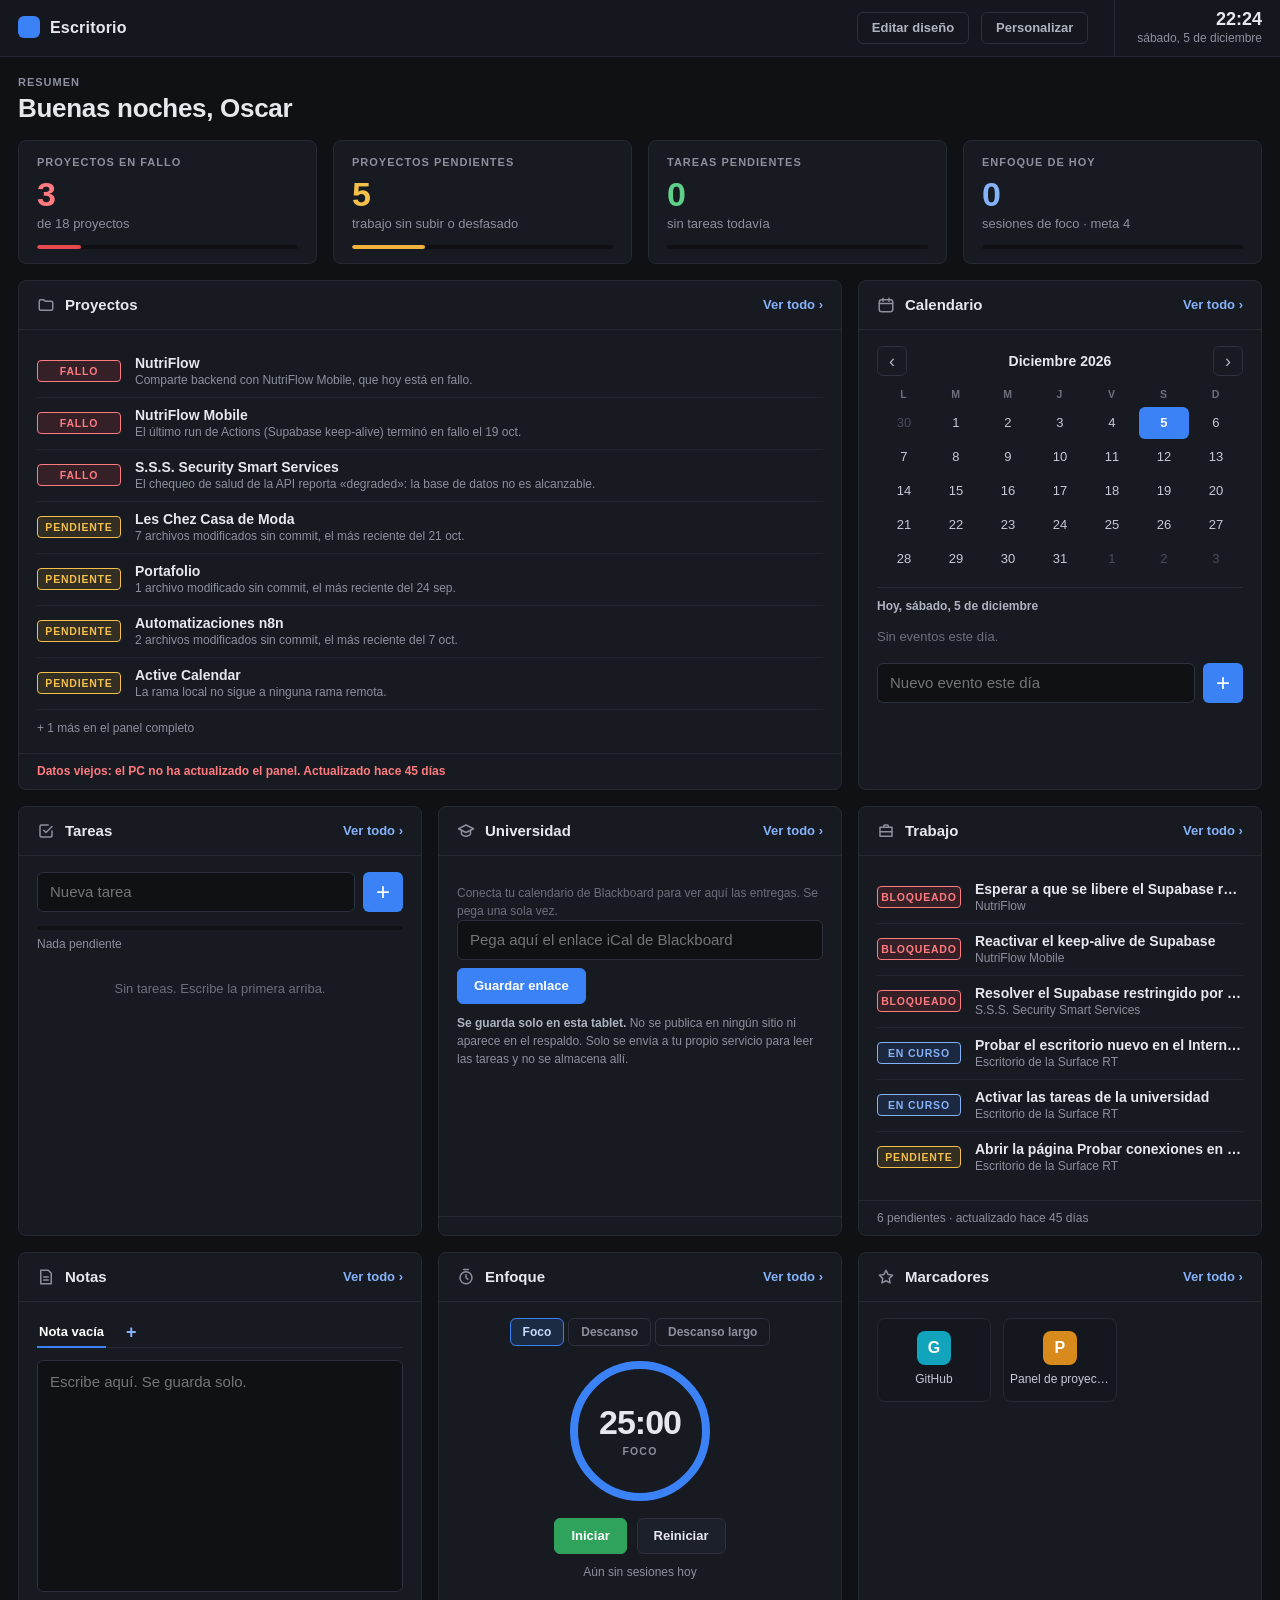
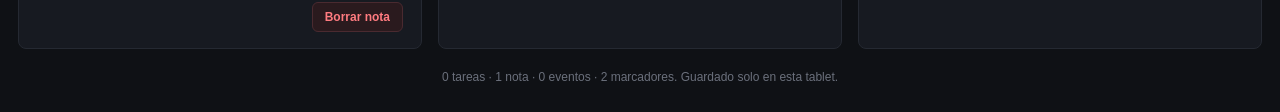
==== commit 4f5c4c57: "Escritorio: widget y vista de Universidad con el enlace guardado una sola vez en la tablet" ====
--- a/index.html
+++ b/index.html
@@ -82,6 +82,12 @@
       </div>
     </div>
 
+    <div class="card s4" data-w="uni" data-title="Universidad" id="uni">
+      <div class="ch" data-go="#/universidad"><svg class="ic" viewBox="0 0 24 24"><path d="M2 9l10-5 10 5-10 5z"/><path d="M6 11v5c0 1 3 3 6 3s6-2 6-3v-5"/></svg><h2>Universidad</h2><a class="ex" href="#/universidad">Ver todo &#8250;</a></div>
+      <div class="cb" id="uni-body"></div>
+      <div class="cf" id="uni-foot"></div>
+    </div>
+
     <div class="card s4" data-w="work" data-title="Trabajo" id="work">
       <div class="ch" data-go="#/trabajo"><svg class="ic" viewBox="0 0 24 24"><path d="M4 7h16v12H4z"/><path d="M9 7V5a1 1 0 0 1 1-1h4a1 1 0 0 1 1 1v2M4 13h16"/></svg><h2>Trabajo</h2><a class="ex" href="#/trabajo">Ver todo &#8250;</a></div>
       <div class="cb" id="work-body"><div class="empty">Sin datos todavía.</div></div>
@@ -116,7 +122,7 @@
       </div>
     </div>
 
-    <div class="card s8" data-w="marks" data-title="Marcadores">
+    <div class="card s4" data-w="marks" data-title="Marcadores">
       <div class="ch" data-go="#/marcadores"><svg class="ic" viewBox="0 0 24 24"><path d="M12 3l2.7 5.6 6.1.9-4.4 4.3 1 6.1L12 17l-5.4 2.9 1-6.1L3.2 9.5l6.1-.9z"/></svg><h2>Marcadores</h2><a class="ex" href="#/marcadores">Ver todo &#8250;</a></div>
       <div class="cb">
         <div class="marks clear" id="marks"></div>
--- a/os/os.css
+++ b/os/os.css
@@ -112,10 +112,10 @@
 #tasks-list { max-height: 214px; overflow-y: auto; overflow-x: hidden; }
 .task { position: relative; min-height: 42px; padding: 3px 38px 3px 34px; border-bottom: 1px solid #20242d; }
 .task:last-child { border-bottom: 0; }
-.task .chk { position: absolute; left: 2px; top: 10px; width: 20px; height: 20px; border-radius: 10px; border: 2px solid #4a505e; }
-.task .chk svg { display: none; width: 12px; height: 12px; margin: 2px 0 0 2px; stroke: #fff; }
-.task.done .chk { border-color: #34c46a; background-color: #34c46a; }
-.task.done .chk svg { display: block; }
+.task .chk, .ur .chk { position: absolute; left: 2px; top: 10px; width: 20px; height: 20px; border-radius: 10px; border: 2px solid #4a505e; }
+.task .chk svg, .ur .chk svg { display: none; width: 12px; height: 12px; margin: 2px 0 0 2px; stroke: #fff; }
+.task.done .chk, .ur.done .chk { border-color: #34c46a; background-color: #34c46a; }
+.task.done .chk svg, .ur.done .chk svg { display: block; }
 .task .tx { display: block; padding: 9px 0; line-height: 20px; word-wrap: break-word; }
 .task.done .tx { color: #6b707c; text-decoration: line-through; }
 .task .del { position: absolute; right: 0; top: 4px; width: 32px; height: 32px; font-size: 20px; line-height: 30px; color: #6b707c; text-align: center; }
@@ -369,3 +369,23 @@
 .light .bn { color: #4a5160; }
 .light .c-azul { color: #1d4ed8; }
 .light .c-verde { color: #1f9d55; background-color: #e6f6ec; border-color: #b9e3c9; }
+
+/* ---------- universidad ---------- */
+.ur { position: relative; padding: 9px 0 9px 34px; border-bottom: 1px solid #20242d; overflow: hidden; }
+.ur:last-child { border-bottom: 0; }
+.ur .chk { top: 11px; }
+.ur .chip { float: right; width: 84px; margin: 2px 0 0 10px; height: 22px; line-height: 20px; border-radius: 4px; border: 1px solid; text-align: center; font-size: 10.5px; font-weight: 700; letter-spacing: 0.8px; }
+.ur .txt { overflow: hidden; }
+.ur .nm { font-size: 14px; line-height: 19px; font-weight: 600; word-wrap: break-word; }
+.ur .ft { font-size: 12px; line-height: 16px; color: #8b909c; }
+.ur.done .nm { color: #6b707c; text-decoration: line-through; }
+.ur.done .chip { opacity: 0.45; }
+.unif .field { margin-bottom: 8px; }
+.note { margin-top: 10px; font-size: 12px; line-height: 1.5; color: #8b909c; }
+.note b { color: #aeb3c0; }
+.stat { margin: 0 0 10px 0; padding: 8px 12px; border-radius: 6px; font-size: 13px; line-height: 1.4; background-color: rgba(240, 180, 60, 0.12); border: 1px solid rgba(240, 180, 60, 0.4); color: #f5c04a; }
+.light .note { color: #667085; } .light .note b { color: #4a5160; }
+.light .ur, .light .ur:last-child { border-bottom-color: #eceef2; }
+.light .ur .ft { color: #667085; }
+.light .stat { color: #9a6700; background-color: #fff4d6; border-color: #f1d894; }
+.light .ur .chk { border-color: #b8bec9; }
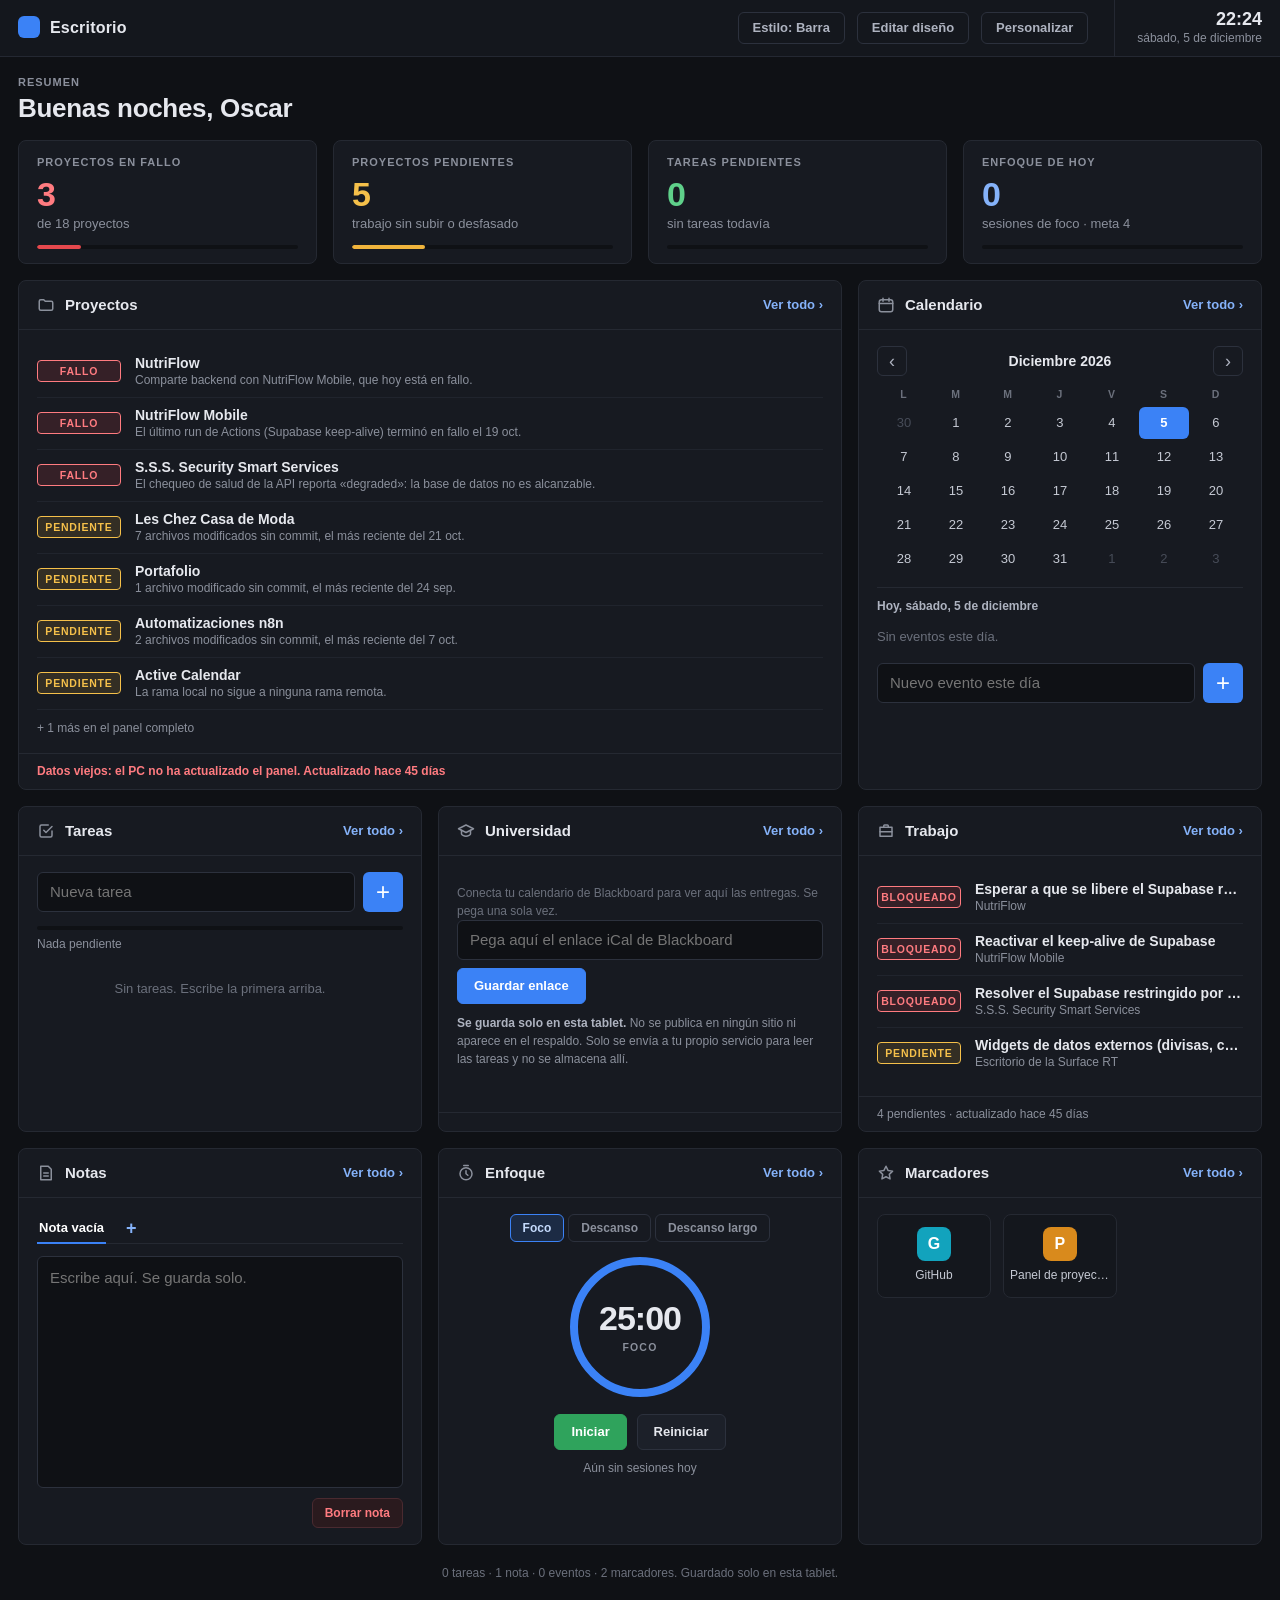
==== commit 96ddf538: "Escritorio: 7 estilos de indicador (barra, anillo, medidor, segmentos, señal, puntos, nivel) con sel" ====
--- a/index.html
+++ b/index.html
@@ -12,6 +12,7 @@
 <div class="topbar"><div class="in clear">
   <a class="brand" href="#/"><span class="logo"></span>Escritorio</a>
   <div class="tr">
+    <button class="tbtn" id="btn-viz" type="button">Estilo</button>
     <button class="tbtn" id="btn-edit" type="button">Editar diseño</button>
     <button class="tbtn" id="btn-custom" type="button">Personalizar</button>
     <div class="clk"><b id="clock">--:--</b><span id="today"></span></div>
@@ -35,16 +36,16 @@
   <div class="row" id="grid">
 
     <div class="card kpi k-red link s3" data-w="kfail" data-title="Proyectos en fallo" data-go="proyectos/">
-      <div class="cb"><div class="kl">PROYECTOS EN FALLO</div><div class="kn" id="k1n">-</div><div class="kc" id="k1c"></div><div class="kbar"><i id="k1b"></i></div></div>
+      <div class="cb"><div class="kl">PROYECTOS EN FALLO</div><div class="kn" id="k1n">-</div><div class="kc" id="k1c"></div><div class="kv" id="k1b"></div></div>
     </div>
     <div class="card kpi k-amber link s3" data-w="kpend" data-title="Proyectos pendientes" data-go="proyectos/">
-      <div class="cb"><div class="kl">PROYECTOS PENDIENTES</div><div class="kn" id="k2n">-</div><div class="kc" id="k2c"></div><div class="kbar"><i id="k2b"></i></div></div>
+      <div class="cb"><div class="kl">PROYECTOS PENDIENTES</div><div class="kn" id="k2n">-</div><div class="kc" id="k2c"></div><div class="kv" id="k2b"></div></div>
     </div>
     <div class="card kpi k-green link s3" data-w="ktask" data-title="Tareas pendientes" data-go="#/tareas">
-      <div class="cb"><div class="kl">TAREAS PENDIENTES</div><div class="kn" id="k3n">0</div><div class="kc" id="k3c"></div><div class="kbar"><i id="k3b"></i></div></div>
+      <div class="cb"><div class="kl">TAREAS PENDIENTES</div><div class="kn" id="k3n">0</div><div class="kc" id="k3c"></div><div class="kv" id="k3b"></div></div>
     </div>
     <div class="card kpi k-blue link s3" data-w="kfoc" data-title="Enfoque de hoy" data-go="#/enfoque">
-      <div class="cb"><div class="kl">ENFOQUE DE HOY</div><div class="kn" id="k4n">0</div><div class="kc" id="k4c"></div><div class="kbar"><i id="k4b"></i></div></div>
+      <div class="cb"><div class="kl">ENFOQUE DE HOY</div><div class="kn" id="k4n">0</div><div class="kc" id="k4c"></div><div class="kv" id="k4b"></div></div>
     </div>
 
     <div class="card s8" data-w="proy" data-title="Proyectos" id="proy">
@@ -148,6 +149,8 @@
   <div class="sw" id="sw-accent"></div>
   <h3>Tamaño de la interfaz</h3>
   <div class="seg" id="seg-scale"></div>
+  <h3>Estilo de indicadores</h3>
+  <div class="vgrid" id="vz-grid"></div>
   <h3>Widgets visibles</h3>
   <div class="tg" id="tg-widgets"></div>
   <h3>Diseño</h3>
--- a/os/os.css
+++ b/os/os.css
@@ -389,3 +389,51 @@
 .light .ur .ft { color: #667085; }
 .light .stat { color: #9a6700; background-color: #fff4d6; border-color: #f1d894; }
 .light .ur .chk { border-color: #b8bec9; }
+
+/* ---------- estilos de indicador (7 formas, se elige en Personalizar o con el botón Estilo) ---------- */
+.kpi { position: relative; }
+.kpi .cb { position: relative; z-index: 1; }
+.kv { margin-top: 12px; }
+.kv .kbar { margin-top: 0; }
+.kv svg { display: block; }
+.kv .vt { stroke: #0f1115; }
+.kv .vx { fill: #e6e8ee; font-size: 14px; font-weight: 700; }
+.kv .vx2 { font-size: 15px; }
+.vseg, .vsig, .vdot { font-size: 0; line-height: 0; }
+.vseg { height: 10px; overflow: hidden; }
+.vseg i { float: left; width: 9%; margin-right: 1%; height: 10px; border-radius: 2px; }
+.vsig { height: 38px; }
+.vsig i { display: inline-block; width: 10%; margin-right: 2.5%; vertical-align: bottom; border-radius: 2px; }
+.vdot i { display: inline-block; width: 9px; height: 9px; margin: 0 5px 6px 0; border-radius: 5px; }
+.kv .vseg i, .kv .vsig i, .kv .vdot i { background-color: #0f1115; }
+.vniv { position: absolute; left: 0; right: 0; bottom: 0; z-index: -1; -webkit-transition: height 0.3s; transition: height 0.3s; }
+body.viz-anillo .kpi .kv, body.viz-medidor .kpi .kv { position: absolute; right: 16px; top: 34px; margin-top: 0; }
+body.viz-anillo .kpi .kn, body.viz-anillo .kpi .kc { margin-right: 78px; }
+body.viz-medidor .kpi .kn, body.viz-medidor .kpi .kc { margin-right: 104px; }
+body.viz-nivel .kpi { overflow: hidden; }
+body.viz-nivel .kpi .kv { margin-top: 0; }
+
+/* selector de estilo en Personalizar */
+.vgrid { margin-right: -8px; }
+.vtile { display: inline-block; width: 31%; margin: 0 2% 8px 0; border: 1px solid #2c313d; border-radius: 8px; background-color: #171a21; cursor: pointer; overflow: hidden; vertical-align: top; }
+.vtile.on { border-color: #3b82f6; }
+.vtile .vpre { position: relative; z-index: 0; display: -ms-flexbox; display: flex; -ms-flex-align: center; align-items: center; height: 84px; padding: 0 14px; }
+.vtile .vpre .kv { -ms-flex: 1 1 auto; flex: 1 1 auto; }
+.vtile .vpre .kv { margin: 0; }
+.vtile .vpre svg { margin: 0 auto; }
+.vtile .vpre .vsig { height: 38px; }
+.vtile .vlab { padding: 6px 10px; border-top: 1px solid #252932; font-size: 12px; font-weight: 700; color: #aeb3c0; text-align: center; }
+.vtile.on .vlab { color: #e6e8ee; }
+
+.light .kv .vt { stroke: #e8eaee; }
+.light .kv .vx { fill: #1d2129; }
+.light .kv .vseg i, .light .kv .vsig i, .light .kv .vdot i { background-color: #e8eaee; }
+/* colores por estado (van al final para ganar a las reglas del tema claro) */
+.k-red .vf { stroke: #e5484d; } .k-red .kv i.lit { background-color: #e5484d; } .k-red .vniv { background-color: rgba(229, 72, 77, 0.2); }
+.k-amber .vf { stroke: #f0b43c; } .k-amber .kv i.lit { background-color: #f0b43c; } .k-amber .vniv { background-color: rgba(240, 180, 60, 0.2); }
+.k-green .vf { stroke: #34c46a; } .k-green .kv i.lit { background-color: #34c46a; } .k-green .vniv { background-color: rgba(52, 196, 106, 0.2); }
+.k-blue .vf { stroke: #3b82f6; } .k-blue .kv i.lit { background-color: #3b82f6; } .k-blue .vniv { background-color: rgba(59, 130, 246, 0.2); }
+.light .vtile { background-color: #ffffff; border-color: #d5d9e0; }
+.light .vtile .vlab { border-top-color: #eceef2; color: #667085; }
+.light .vtile.on .vlab { color: #1d2129; }
+@media (max-width: 599px) { .vtile { width: 47%; } }
